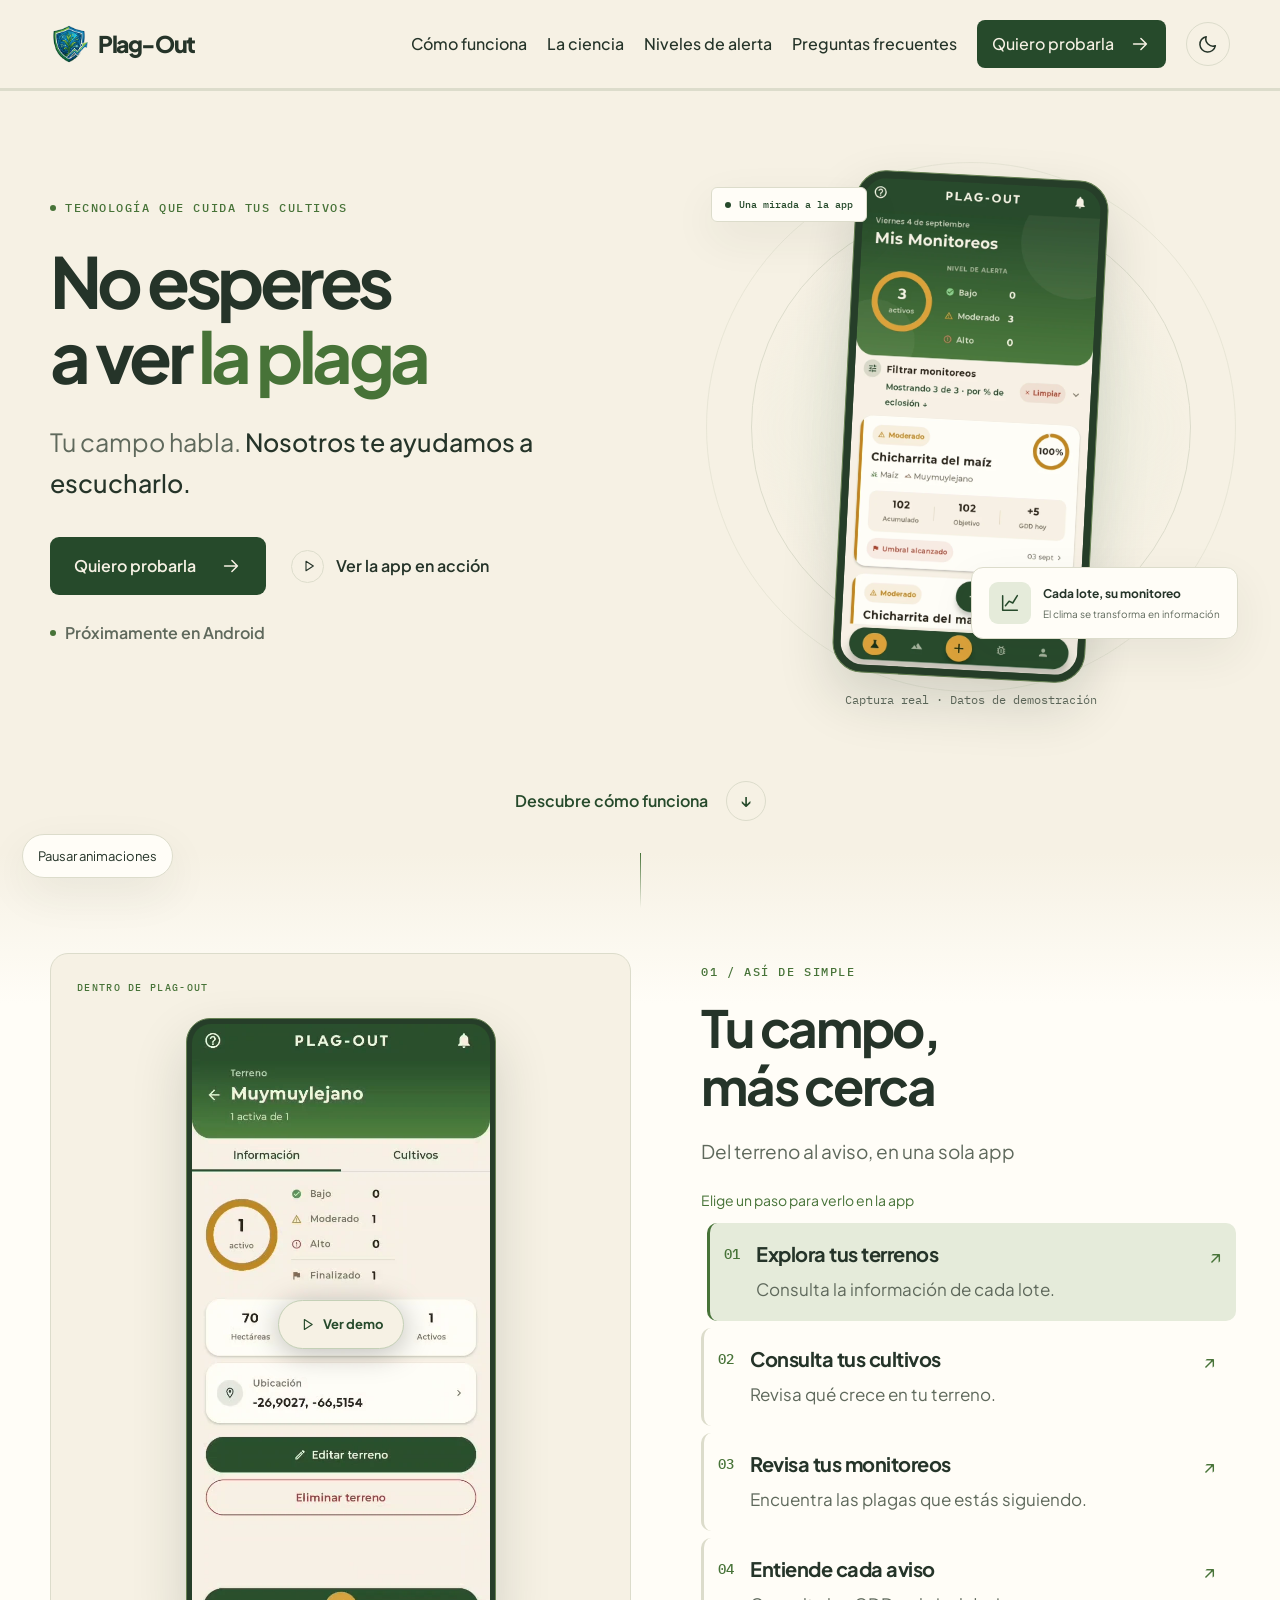
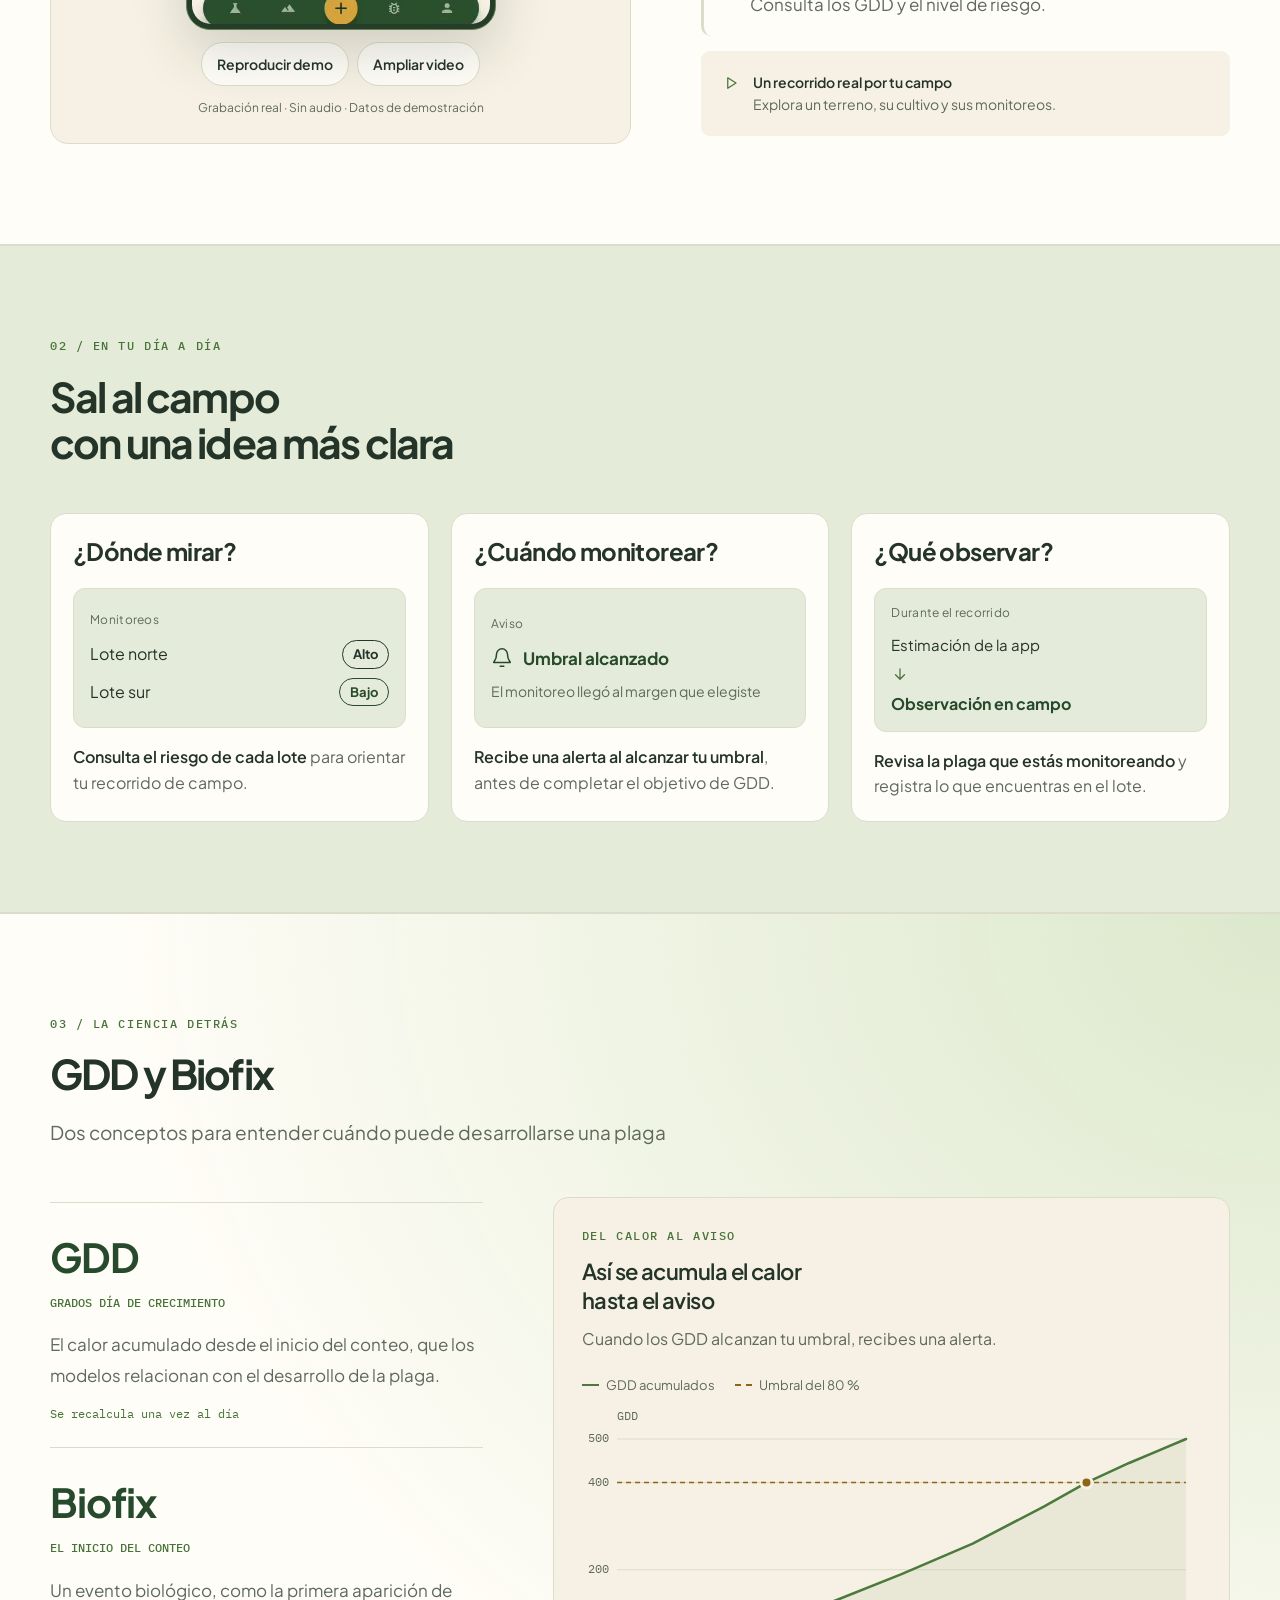
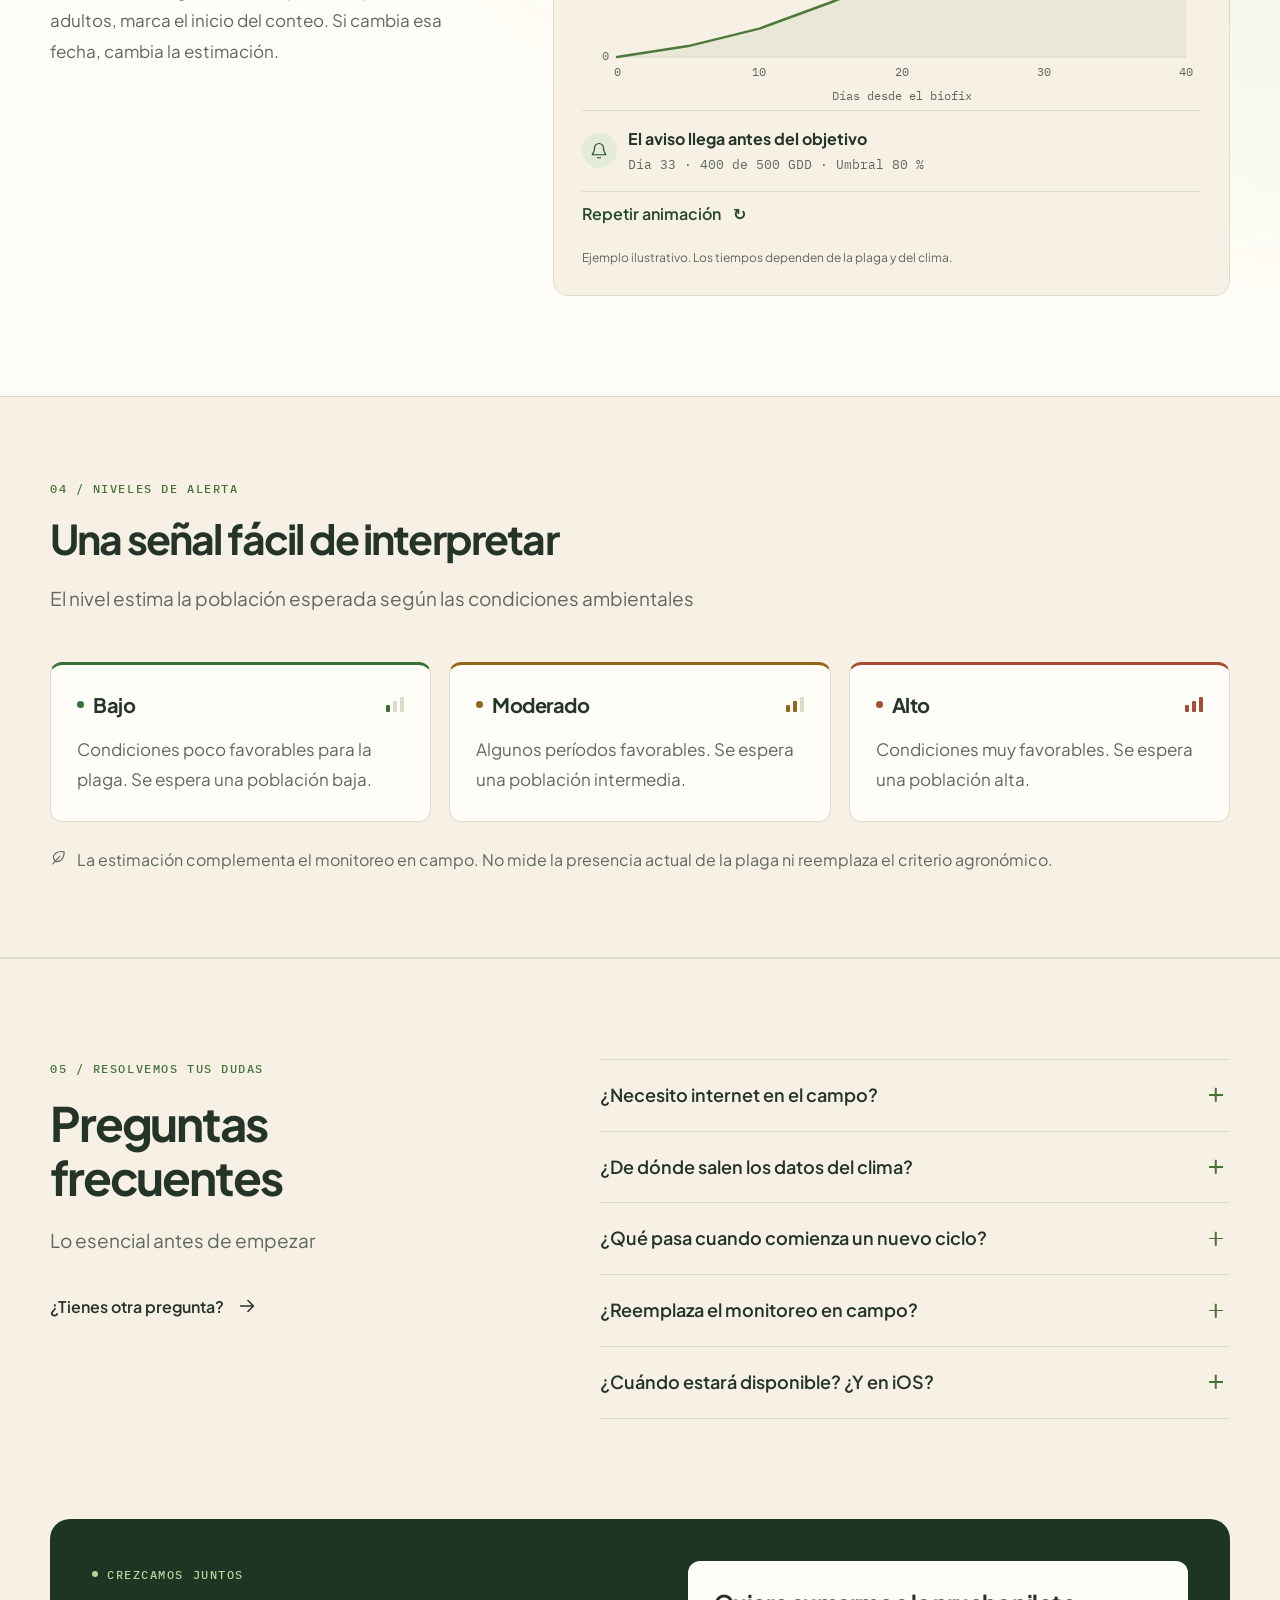
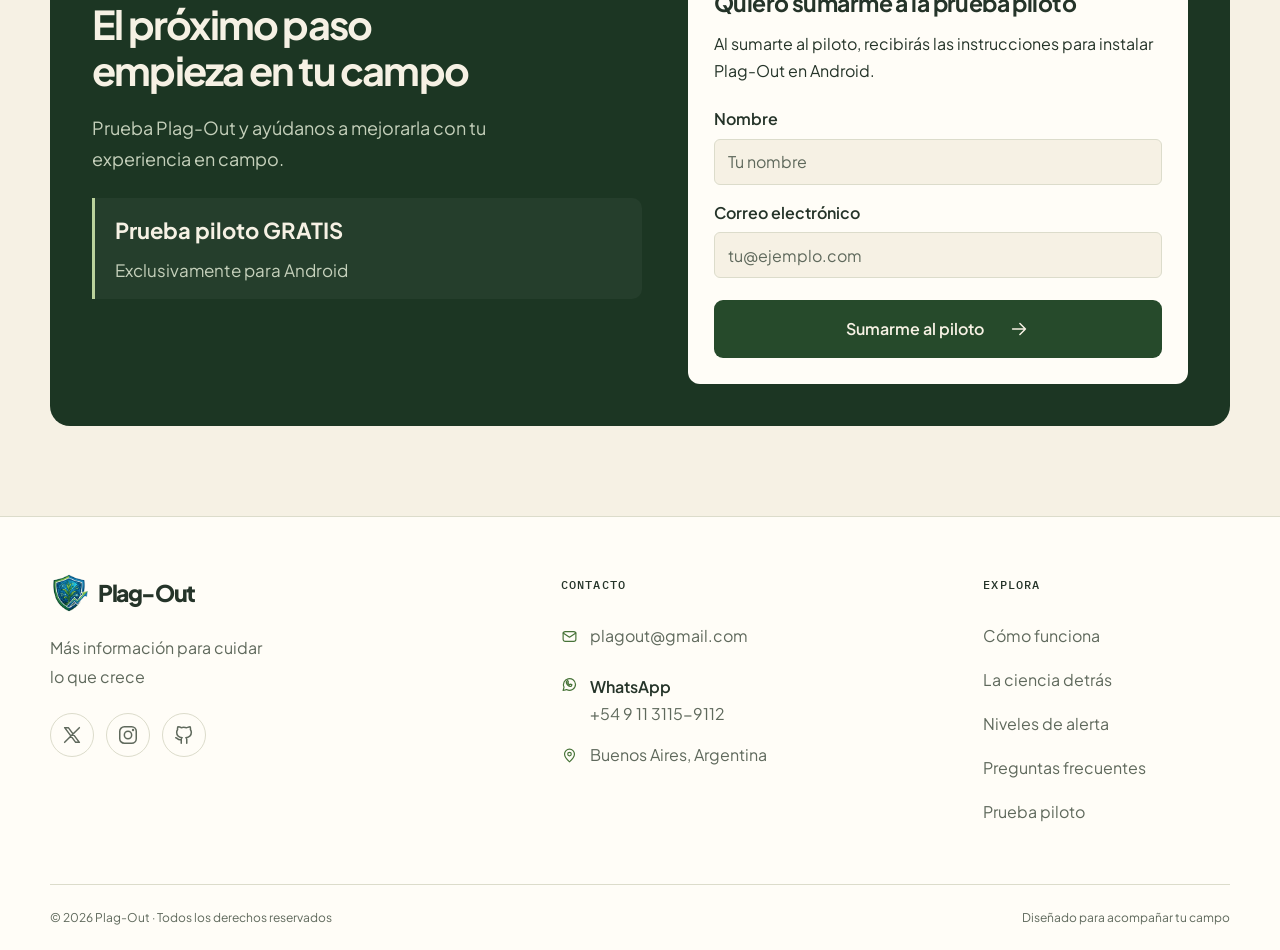
==== index.html @ e7abfa68 "Cambios landing" ====
<!doctype html>
<html lang="es-419">
<head>
  <meta charset="utf-8">
  <meta name="viewport" content="width=device-width, initial-scale=1, viewport-fit=cover">
  <title>Plag-Out — Anticipa las plagas en tus cultivos</title>
  <meta name="description" content="Conoce el riesgo de plagas en tus lotes con datos climáticos, monitoreos y avisos anticipados. Descubre Plag-Out, próximamente en Android.">
  <meta name="robots" content="noindex, nofollow">
  <meta property="og:title" content="Plag-Out — Anticipa las plagas en tus cultivos">
  <meta property="og:description" content="El clima de tus lotes, convertido en información para decidir cuándo mirar más de cerca.">
  <meta property="og:type" content="website">
  <link rel="icon" href="assets/logo.png" type="image/png">
  <link rel="preconnect" href="https://fonts.googleapis.com">
  <link rel="preconnect" href="https://fonts.gstatic.com" crossorigin>
  <link href="https://fonts.googleapis.com/css2?family=Plus+Jakarta+Sans:wght@400;500;600;700;800&family=IBM+Plex+Mono:wght@400;500;600&display=swap" rel="stylesheet">
  <script>try{const t=localStorage.getItem('plagout-theme');if(t==='light'||t==='dark')document.documentElement.dataset.theme=t;}catch{}</script>
  <link rel="stylesheet" href="styles.css?v=20260908-3">
  <script src="app.js?v=20260908-3" defer></script>
</head>
<body id="top">
  <a class="skip-link" href="#contenido">Ir al contenido</a>
  <svg class="svg-defs" xmlns="http://www.w3.org/2000/svg" aria-hidden="true"><defs>
    <symbol id="i-arrow" viewBox="0 0 24 24"><path d="M5 12h14m-6-6 6 6-6 6"/></symbol>
    <symbol id="i-up" viewBox="0 0 24 24"><path d="M12 19V5m-6 6 6-6 6 6"/></symbol>
    <symbol id="i-leaf" viewBox="0 0 24 24"><path d="M20 4c-9-2-16 3-15 9 1 5 6 6 10 3 4-3 5-8 5-12ZM4 21l10-11"/></symbol>
    <symbol id="i-pin" viewBox="0 0 24 24"><path d="M19 10c0 5-7 11-7 11S5 15 5 10a7 7 0 1 1 14 0Z"/><circle cx="12" cy="10" r="2.5"/></symbol>
    <symbol id="i-bell" viewBox="0 0 24 24"><path d="M18 8a6 6 0 0 0-12 0c0 7-3 7-3 9h18c0-2-3-2-3-9M10 21h4"/></symbol>
    <symbol id="i-chart" viewBox="0 0 24 24"><path d="M4 4v16h16M7 15l4-5 4 2 5-8"/></symbol>
    <symbol id="i-check" viewBox="0 0 24 24"><path d="m5 12 4 4L19 6"/></symbol>
    <symbol id="i-mail" viewBox="0 0 24 24"><rect x="3" y="5" width="18" height="14" rx="3"/><path d="m3 7 9 6 9-6"/></symbol>
    <symbol id="i-whatsapp" viewBox="0 0 24 24"><path d="M20.5 11.8a8.5 8.5 0 0 1-12.7 7.4L3 20.5l1.3-4.7a8.5 8.5 0 1 1 16.2-4Z"/><path d="M8 7.5c-2 3 3.5 8.5 6.5 7l1-2-2-1-1 1c-1.4-.6-2.4-1.6-3-3l1-1-1-2-1.5 1Z"/></symbol>
    <symbol id="i-sun" viewBox="0 0 24 24"><circle cx="12" cy="12" r="4"/><path d="M12 2v2m0 16v2M2 12h2m16 0h2M5 5l1.5 1.5m11 11L19 19M5 19l1.5-1.5m11-11L19 5"/></symbol>
    <symbol id="i-moon" viewBox="0 0 24 24"><path d="M20 14A8 8 0 0 1 10 4a8.5 8.5 0 1 0 10 10Z"/></symbol>
    <symbol id="i-play" viewBox="0 0 24 24"><path d="m9 5 11 7-11 7Z"/></symbol>
  </defs></svg>

  <header class="header" id="header">
    <div class="wrap header-inner">
      <a class="brand" href="#top" aria-label="Plag-Out, inicio"><img src="assets/logo.png" alt="" width="38" height="40"><span>Plag-Out</span></a>
      <nav class="nav-links" id="section-nav" aria-label="Secciones">
        <a href="#como-funciona">Cómo funciona</a>
        <a href="#ciencia">La ciencia</a>
        <a href="#alertas">Niveles de alerta</a>
        <a href="#faq">Preguntas frecuentes</a>
        <a class="nav-cta" href="#contacto">Quiero probarla <svg class="icon"><use href="#i-arrow"/></svg></a>
      </nav>
      <div class="header-tools">
        <button class="icon-button" id="theme-toggle" aria-label="Cambiar tema" type="button"><svg class="icon theme-moon"><use href="#i-moon"/></svg><svg class="icon theme-sun"><use href="#i-sun"/></svg></button>
        <button class="menu-toggle" id="menu-toggle" aria-controls="section-nav" aria-expanded="false" type="button"><span>Menú</span><span class="menu-lines" aria-hidden="true"></span></button>
      </div>
    </div>
    <div class="reading-progress" aria-hidden="true"><span id="reading-progress-fill"></span></div>
  </header>

  <main id="contenido">
    <section class="hero" aria-labelledby="hero-title">
      <div class="wrap hero-grid">
        <div class="hero-copy">
          <p class="eyebrow"><span class="status-dot"></span> Tecnología que cuida tus cultivos</p>
          <h1 id="hero-title">No esperes<br>a ver <em>la plaga</em></h1>
          <p class="hero-description">Tu campo habla. <strong>Nosotros te ayudamos a escucharlo.</strong></p>
          <div class="hero-actions"><a class="button primary" href="#contacto">Quiero probarla <svg class="icon"><use href="#i-arrow"/></svg></a><a class="text-link" href="#como-funciona"><span class="small-play"><svg class="icon"><use href="#i-play"/></svg></span> Ver la app en acción</a></div>
          <p class="availability"><span class="status-dot"></span> Próximamente en Android</p>
        </div>
        <div class="hero-visual">
          <div class="orbit orbit-one" aria-hidden="true"></div><div class="orbit orbit-two" aria-hidden="true"></div>
          <div class="visual-tag"><span class="status-dot"></span> Una mirada a la app</div>
          <figure class="phone hero-phone"><img src="assets/monitoreos-portada.webp" width="648" height="1332" alt="Pantalla de Mis Monitoreos de Plag-Out, con plagas, grados día acumulados y niveles de alerta" fetchpriority="high"></figure>
          <div class="insight-card"><span class="insight-icon"><svg class="icon"><use href="#i-chart"/></svg></span><div><strong>Cada lote, su monitoreo</strong><span>El clima se transforma en información</span></div></div>
          <span class="visual-caption">Captura real · Datos de demostración</span>
        </div>
      </div>
      <div class="hero-bridge wrap"><a href="#como-funciona">Descubre cómo funciona <span aria-hidden="true">↓</span></a></div>
    </section>

    <section class="section how" id="como-funciona" aria-labelledby="how-title">
      <div class="wrap how-grid">
        <div class="how-copy">
          <p class="eyebrow">01 / Así de simple</p>
          <h2 id="how-title">Tu campo,<br>más cerca</h2>
          <p class="lead">Del terreno al aviso, en una sola app</p>
          <p class="step-hint">Elige un paso para verlo en la app</p>
          <ol class="steps" aria-label="Pasos del recorrido en video">
            <li data-demo-phase="0" class="is-active"><button class="step-button" type="button" aria-controls="app-demo" aria-label="Ver paso 1: Explora tus terrenos"><span class="step-number">01</span><span class="step-copy"><span class="step-title">Explora tus terrenos</span><span class="step-description">Consulta la información de cada lote.</span></span><span class="step-play" aria-hidden="true">↗</span></button></li>
            <li data-demo-phase="1"><button class="step-button" type="button" aria-controls="app-demo" aria-label="Ver paso 2: Consulta tus cultivos"><span class="step-number">02</span><span class="step-copy"><span class="step-title">Consulta tus cultivos</span><span class="step-description">Revisa qué crece en tu terreno.</span></span><span class="step-play" aria-hidden="true">↗</span></button></li>
            <li data-demo-phase="2"><button class="step-button" type="button" aria-controls="app-demo" aria-label="Ver paso 3: Revisa tus monitoreos"><span class="step-number">03</span><span class="step-copy"><span class="step-title">Revisa tus monitoreos</span><span class="step-description">Encuentra las plagas que estás siguiendo.</span></span><span class="step-play" aria-hidden="true">↗</span></button></li>
            <li data-demo-phase="3"><button class="step-button" type="button" aria-controls="app-demo" aria-label="Ver paso 4: Entiende cada aviso"><span class="step-number">04</span><span class="step-copy"><span class="step-title">Entiende cada aviso</span><span class="step-description">Consulta los GDD y el nivel de riesgo.</span></span><span class="step-play" aria-hidden="true">↗</span></button></li>
          </ol>
          <div class="demo-note"><svg class="icon"><use href="#i-play"/></svg><p><strong>Un recorrido real por tu campo</strong><br>Explora un terreno, su cultivo y sus monitoreos.</p></div>
        </div>
        <div class="demo-panel">
          <div class="demo-panel-top"><span class="eyebrow">Dentro de Plag-Out</span></div>
          <div class="demo-stage">
            <div class="demo-phone phone">
              <video id="app-demo" width="576" height="1160" controls muted loop playsinline preload="none" poster="assets/demo-portada.webp" aria-label="Demostración de Plag-Out: terrenos, cultivos y monitoreos" aria-describedby="demo-description"><source data-src="assets/demo.mp4" type="video/mp4">Tu navegador no admite video. El recorrido muestra cómo consultar un terreno, abrir su cultivo y revisar el monitoreo de una plaga.</video>
              <button type="button" class="demo-play" id="demo-play" aria-label="Reproducir demo de la app"><svg class="icon"><use href="#i-play"/></svg><span>Ver demo</span></button>
            </div>
          </div>
          <div class="demo-controls"><button class="demo-control text-link" id="demo-control" type="button">Reproducir demo</button><button class="demo-control text-link" id="demo-fullscreen" type="button" hidden>Ampliar video</button></div>
          <p class="micro" id="demo-description">Grabación real · Sin audio · Datos de demostración</p>
        </div>
      </div>
    </section>

    <section class="section benefits" id="beneficios" aria-labelledby="benefits-title">
      <div class="wrap">
        <div class="section-heading"><p class="eyebrow">02 / En tu día a día</p><h2 id="benefits-title">Sal al campo<br>con una idea más clara</h2></div>
        <div class="decision-grid">
          <article class="decision-card"><h3 class="decision-question">¿Dónde mirar?</h3><div class="benefit-example"><span class="example-caption">Monitoreos</span><div class="lot-example"><span>Lote norte</span><strong class="example-risk-high">Alto</strong></div><div class="lot-example"><span>Lote sur</span><strong class="example-risk-low">Bajo</strong></div></div><p><strong>Consulta el riesgo de cada lote</strong> para orientar tu recorrido de campo.</p></article>
          <article class="decision-card"><h3 class="decision-question">¿Cuándo monitorear?</h3><div class="benefit-example"><span class="example-caption">Aviso</span><div class="notice-example"><svg class="icon" aria-hidden="true"><use href="#i-bell"/></svg><strong>Umbral alcanzado</strong></div><span class="example-detail">El monitoreo llegó al margen que elegiste</span></div><p><strong>Recibe una alerta al alcanzar tu umbral</strong>, antes de completar el objetivo de GDD.</p></article>
          <article class="decision-card"><h3 class="decision-question">¿Qué observar?</h3><div class="benefit-example"><span class="example-caption">Durante el recorrido</span><div class="observe-example"><span>Estimación de la app</span><svg class="icon" aria-hidden="true"><use href="#i-arrow"/></svg><strong>Observación en campo</strong></div></div><p><strong>Revisa la plaga que estás monitoreando</strong> y registra lo que encuentras en el lote.</p></article>
        </div>
      </div>
    </section>

    <section class="section science" id="ciencia" aria-labelledby="science-title">
      <div class="wrap">
        <div class="section-heading"><p class="eyebrow">03 / La ciencia detrás</p><h2 id="science-title">GDD y Biofix</h2><p class="lead">Dos conceptos para entender cuándo puede desarrollarse una plaga</p></div>
        <div class="science-grid">
          <div class="definitions">
            <article class="definition"><h3>GDD</h3><span class="definition-label">Grados Día de Crecimiento</span><p>El calor acumulado desde el inicio del conteo, que los modelos relacionan con el desarrollo de la plaga.</p><span class="definition-foot">Se recalcula una vez al día</span></article>
            <article class="definition"><h3>Biofix</h3><span class="definition-label">El inicio del conteo</span><p>Un evento biológico, como la primera aparición de adultos, marca el inicio del conteo. Si cambia esa fecha, cambia la estimación.</p></article>
          </div>
          <figure class="chart-card" id="chart-card">
            <figcaption><span class="eyebrow">Del calor al aviso</span><h3>Así se acumula el calor<br>hasta el aviso</h3><p>Cuando los GDD alcanzan tu umbral, recibes una alerta.</p></figcaption>
            <div class="chart-legend"><span><i class="legend-line"></i>GDD acumulados</span><span><i class="legend-dash"></i><span id="threshold-legend">Umbral del 80 %</span></span></div>

            <div class="chart-plot"><svg id="gdd-chart" role="img" aria-labelledby="chart-title chart-desc"><title id="chart-title">Acumulación de grados día desde el biofix</title><desc id="chart-desc">Ejemplo ilustrativo: la curva sube desde cero hasta 500 GDD al día 40. Cruza el umbral de 400 GDD, equivalente al 80 %, alrededor del día 33, cuando se emite el aviso.</desc></svg></div>
            <div class="chart-result"><span class="result-icon"><svg class="icon"><use href="#i-bell"/></svg></span><div><strong>El aviso llega antes del objetivo</strong><span id="threshold-result" aria-live="polite" aria-atomic="true">Día 33 · 400 de 500 GDD · Umbral 80 %</span></div></div>
            <button class="text-link chart-replay" type="button" id="chart-replay">Repetir animación <span aria-hidden="true">↻</span></button><p class="micro">Ejemplo ilustrativo. Los tiempos dependen de la plaga y del clima.</p>
          </figure>
        </div>
      </div>
    </section>

    <section class="section alerts" id="alertas" aria-labelledby="alerts-title">
      <div class="wrap">
        <div class="section-heading"><p class="eyebrow">04 / Niveles de alerta</p><h2 id="alerts-title">Una señal fácil de interpretar</h2><p class="lead">El nivel estima la población esperada según las condiciones ambientales</p></div>
        <div class="alert-grid">
          <article class="alert-card risk-low"><div class="risk-label"><span class="risk-dot"></span><h3>Bajo</h3><span class="risk-bars" aria-hidden="true"><i></i><i></i><i></i></span></div><p>Condiciones poco favorables para la plaga. Se espera una población baja.</p></article>
          <article class="alert-card risk-medium"><div class="risk-label"><span class="risk-dot"></span><h3>Moderado</h3><span class="risk-bars" aria-hidden="true"><i></i><i></i><i></i></span></div><p>Algunos períodos favorables. Se espera una población intermedia.</p></article>
          <article class="alert-card risk-high"><div class="risk-label"><span class="risk-dot"></span><h3>Alto</h3><span class="risk-bars" aria-hidden="true"><i></i><i></i><i></i></span></div><p>Condiciones muy favorables. Se espera una población alta.</p></article>
        </div>
        <p class="field-note"><svg class="icon"><use href="#i-leaf"/></svg>La estimación complementa el monitoreo en campo. No mide la presencia actual de la plaga ni reemplaza el criterio agronómico.</p>
      </div>
    </section>

    <section class="section faq" id="faq" aria-labelledby="faq-title">
      <div class="wrap faq-grid">
        <div class="faq-heading"><p class="eyebrow">05 / Resolvemos tus dudas</p><h2 id="faq-title">Preguntas<br>frecuentes</h2><p class="lead">Lo esencial antes de empezar</p><a class="text-link" href="#contacto">¿Tienes otra pregunta? <svg class="icon"><use href="#i-arrow"/></svg></a></div>
        <div class="faq-list">
          <details><summary>¿Necesito internet en el campo?<span class="plus" aria-hidden="true"></span></summary><div class="detail-content"><p>Puedes consultar los datos guardados en tu teléfono sin conexión. Para actualizarlos necesitas internet; la copia local puede estar desactualizada.</p></div></details>
          <details><summary>¿De dónde salen los datos del clima?<span class="plus" aria-hidden="true"></span></summary><div class="detail-content"><p>De las coordenadas de cada terreno. Con esos datos climáticos, Plag-Out recalcula diariamente los GDD de los monitoreos activos.</p></div></details>
          <details><summary>¿Qué pasa cuando comienza un nuevo ciclo?<span class="plus" aria-hidden="true"></span></summary><div class="detail-content"><p>Al completar los GDD de una generación, la app avisa de un nuevo biofix y reinicia el conteo. La estimación depende del modelo de cada plaga.</p></div></details>
          <details><summary>¿Reemplaza el monitoreo en campo?<span class="plus" aria-hidden="true"></span></summary><div class="detail-content"><p>No. Ayuda a decidir dónde y cuándo observar. Aplicar un control requiere observación en campo y criterio agronómico.</p></div></details>
          <details><summary>¿Cuándo estará disponible? ¿Y en iOS?<span class="plus" aria-hidden="true"></span></summary><div class="detail-content"><p>Preparamos pruebas piloto sin costo en Android. iOS está en los planes, todavía sin fecha.</p></div></details>
        </div>
      </div>
    </section>

    <section class="contact-section" id="contacto" aria-labelledby="contact-title">
      <div class="wrap"><div class="contact-panel">
        <div class="contact-copy"><p class="eyebrow"><span class="status-dot"></span> Crezcamos juntos</p><h2 id="contact-title">El próximo paso<br>empieza en tu campo</h2><p class="lead">Prueba Plag-Out y ayúdanos a mejorarla con tu experiencia en campo.</p><div class="pilot-note"><strong>Prueba piloto GRATIS</strong><span>Exclusivamente para Android</span></div></div>
        <div class="form-card"><h3>Quiero sumarme a la prueba piloto</h3>
          <p class="pilot-next" id="form-help"><svg class="icon" aria-hidden="true"><use href="#i-arrow"/></svg><span>Al sumarte al piloto, recibirás las instrucciones para instalar Plag-Out en Android.</span></p>
          <form id="wait-form" aria-describedby="form-help" novalidate>
            <div class="form-field"><label for="f-name">Nombre</label><input id="f-name" name="name" autocomplete="given-name" placeholder="Tu nombre" required minlength="2" maxlength="100" aria-describedby="e-name"><span class="error" id="e-name"></span></div>
            <div class="form-field"><label for="f-mail">Correo electrónico</label><input id="f-mail" name="email" type="email" autocomplete="email" placeholder="tu@ejemplo.com" required maxlength="254" aria-describedby="e-mail"><span class="error" id="e-mail"></span></div>
            <button class="button primary" type="submit">Sumarme al piloto <svg class="icon"><use href="#i-arrow"/></svg></button>
            <p class="form-status" id="form-status" role="status" tabindex="-1" hidden></p>
          </form>
        </div>
      </div></div>
    </section>
  </main>

  <footer class="footer"><div class="wrap"><div class="footer-grid">
    <div class="footer-brand"><a class="brand" href="#top"><img src="assets/logo.png" alt="" width="38" height="40"><span>Plag-Out</span></a><p>Más información para cuidar<br>lo que crece</p><div class="social-icons" aria-label="Redes sociales, enlaces próximamente"><span role="img" aria-label="X, próximamente" title="X · Próximamente"><svg class="icon" viewBox="0 0 24 24"><path d="M4 4h4l12 16h-4ZM20 4 4 20"/></svg></span><span role="img" aria-label="Instagram, próximamente" title="Instagram · Próximamente"><svg class="icon" viewBox="0 0 24 24"><rect x="3" y="3" width="18" height="18" rx="5"/><circle cx="12" cy="12" r="4"/><circle cx="17.5" cy="6.5" r=".5"/></svg></span><span role="img" aria-label="GitHub, próximamente" title="GitHub · Próximamente"><svg class="icon" viewBox="0 0 24 24"><path d="M9 21v-4c-4 1-4-2-6-2m12 6v-4c0-1-.3-2-1-2 4-.5 6-2 6-6 0-1-.4-2-1-3 .2-1 .2-2-.3-3-2 0-3 1-4 1a12 12 0 0 0-6 0C8 3 7 3 5.3 3c-.5 1-.5 2-.3 3-.6 1-1 2-1 3 0 4 2 5.5 6 6-.7 0-1 1-1 2"/></svg></span></div></div>
    <div><h2 class="footer-title">Contacto</h2><ul class="contact-list"><li><svg class="icon"><use href="#i-mail"/></svg><a href="mailto:plagout@gmail.com">plagout@gmail.com</a></li><li class="whatsapp-contact"><svg class="icon"><use href="#i-whatsapp"/></svg><a class="whatsapp-link" href="https://wa.me/5491131159112"><span class="contact-label">WhatsApp</span><span class="contact-number">+54 9 11 3115-9112</span></a></li><li><svg class="icon"><use href="#i-pin"/></svg><span>Buenos Aires, Argentina</span></li></ul></div>
    <nav aria-label="Navegación del pie de página"><h2 class="footer-title">Explora</h2><a href="#como-funciona">Cómo funciona</a><a href="#ciencia">La ciencia detrás</a><a href="#alertas">Niveles de alerta</a><a href="#faq">Preguntas frecuentes</a><a href="#contacto">Prueba piloto</a></nav>
  </div><div class="footer-bottom"><span>© 2026 Plag-Out · Todos los derechos reservados</span><span>Diseñado para acompañar tu campo</span></div></div></footer>
  <a class="back-top" id="back-top" href="#top" aria-label="Volver al inicio" hidden><svg class="icon"><use href="#i-up"/></svg></a>
</body>
</html>
---- styles.css ----
:root{
color-scheme:light;
--bg:#f6f1e4;
--surface:#fffdf7;
--soft:#eee9db;
--fg:#253429;
--muted:#5f695c;
--green:#264a2b;
--green-soft:#e5ebda;
--accent:#477338;
--line:#dcdccb;
--gold:#dca23a;
--on-green:#f6f1e4;
--dark:#1c3623;
--chart-line:#4c7a3d;
--warning:#8c6515;
--shadow:0 16px 45px #263c2412;
--header-h:88px;
--sans:'Plus Jakarta Sans',system-ui,sans-serif;
--mono:'IBM Plex Mono',monospace;
}
:root[data-theme=dark]{
color-scheme:dark;
--bg:#162b1d;
--surface:#1d3525;
--soft:#203b29;
--fg:#f6f1e4;
--muted:#b5c4ae;
--green:#b0cf96;
--green-soft:#2c4530;
--accent:#a8c68f;
--line:#3b5140;
--on-green:#182d1e;
--dark:#102417;
--chart-line:#a8c68f;
--warning:#e7b960;
--shadow:0 16px 45px #0002}
@media(prefers-color-scheme:dark){
:root:not([data-theme=light]){
color-scheme:dark;
--bg:#162b1d;
--surface:#1d3525;
--soft:#203b29;
--fg:#f6f1e4;
--muted:#b5c4ae;
--green:#b0cf96;
--green-soft:#2c4530;
--accent:#a8c68f;
--line:#3b5140;
--on-green:#182d1e;
--dark:#102417;
--chart-line:#a8c68f;
--warning:#e7b960;
--shadow:0 16px 45px #0002}
}
*{
box-sizing:border-box}
html{
scroll-behavior:smooth;
scroll-padding-top:calc(var(--header-h) + 22px)}
body{
margin:0;
background:var(--bg);
color:var(--fg);
font-family:var(--sans);
font-size:16px;
line-height:1.6;
-webkit-font-smoothing:antialiased}
button,input{
font:inherit}
button,a,input,summary{
-webkit-tap-highlight-color:transparent}
button{
cursor:pointer}
a{
color:inherit;
text-decoration:none}
p,h1,h2,h3,figure{
margin:0}
h1,h2,h3{
line-height:1.13;
letter-spacing:-.045em}
h2{
font-size:clamp(2rem,3.2vw,2.85rem);
font-weight:700}
h3{
font-size:1.12rem;
letter-spacing:-.025em;
font-weight:700;
line-height:1.4}
img,video{
display:block;
max-width:100%;
height:auto}
svg{
display:block}
.icon{
width:22px;
height:22px;
fill:none;
stroke:currentColor;
stroke-width:1.65;
stroke-linecap:round;
stroke-linejoin:round;
flex:none}
.svg-defs{
position:absolute;
width:0;
height:0;
overflow:hidden}
:focus-visible{
outline:3px solid var(--accent);
outline-offset:5px;
border-radius:4px}
[hidden]{
display:none!important}
.wrap{
width:min(1180px,100% - 96px);
margin-inline:auto}
.section{
padding:100px 0}
.eyebrow{
display:flex;
align-items:center;
gap:9px;
font:500 11px/1.6 var(--mono);
letter-spacing:.13em;
text-transform:uppercase;
color:var(--accent)}
.status-dot{
width:6px;
height:6px;
border-radius:50%;
background:currentColor;
flex:none}
.lead{
font-size:17px;
line-height:1.7;
color:var(--muted);
margin-top:20px;
max-width:52ch}
.section-heading{
margin-bottom:48px}
.section-heading h2{
margin-top:17px}
.split-heading{
display:flex;
align-items:flex-end;
justify-content:space-between;
gap:40px}
.split-heading .lead{
font-size:15px}
.text-link{
display:inline-flex;
align-items:center;
gap:12px;
font-size:14px;
font-weight:600;
min-height:44px}
.text-link:hover{
color:var(--accent)}
.button{
display:inline-flex;
align-items:center;
justify-content:center;
gap:24px;
min-height:52px;
padding:15px 23px;
border:1px solid transparent;
border-radius:9px;
font-weight:600;
font-size:14px;
transition:background .2s,transform .2s,box-shadow .2s}
.primary{
background:var(--green);
color:var(--on-green)}
.primary:hover{
box-shadow:0 5px 20px #264a2b26;
transform:translateY(-2px)}
.micro{
font-size:11px;
color:var(--muted);
line-height:1.6}
.skip-link{
position:fixed;
left:16px;
top:-100px;
padding:12px 20px;
background:var(--green);
color:var(--on-green);
z-index:1000}
.skip-link:focus{
top:12px}
/* Navigation */
.header{
position:sticky;
top:0;
z-index:100;
background:var(--bg);
border-bottom:1px solid var(--line)}
.header-inner{
height:var(--header-h);
display:flex;
align-items:center;
gap:32px}
.brand{
display:inline-flex;
align-items:center;
gap:10px;
font-size:23px;
font-weight:800;
letter-spacing:-.06em;
flex:none;
min-height:44px}
.brand img{
object-fit:contain}
.nav-links{
margin-left:auto;
display:flex;
align-items:center;
gap:25px}
.nav-links>a{
min-height:44px;
display:flex;
align-items:center;
gap:15px;
font-size:15px;
font-weight:500;
position:relative}
.nav-links>a:not(.nav-cta)::after{
content:'';
position:absolute;
left:0;
right:0;
bottom:3px;
height:2px;
background:var(--accent);
transform:scaleX(0);
transition:transform .2s}
.nav-links>a[aria-current=location]::after,.nav-links>a:hover::after{
transform:scaleX(1)}
.nav-links .nav-cta{
background:var(--green);
color:var(--on-green);
border-radius:8px;
padding:11px 18px;
font-size:14px}
.header-tools{
display:flex;
gap:8px}
.icon-button{
width:44px;
height:44px;
border:1px solid var(--line);
border-radius:50%;
display:grid;
place-items:center;
color:var(--fg);
background:transparent}
.icon-button:hover{
background:var(--green-soft)}
.theme-sun{
display:none}
:root[data-theme=dark] .theme-sun{
display:block}
:root[data-theme=dark] .theme-moon{
display:none}
@media(prefers-color-scheme:dark){
:root:not([data-theme=light]) .theme-sun{
display:block}
:root:not([data-theme=light]) .theme-moon{
display:none}
}
.menu-toggle{
display:none}
/* Hero */
.hero{
overflow:hidden}
.hero-grid{
display:grid;
grid-template-columns:1.15fr 1fr;
align-items:center;
gap:65px;
padding-top:58px;
padding-bottom:58px}
.hero-copy{
padding-bottom:10px}
.hero h1{
font-size:clamp(3.4rem,5.5vw,4.9rem);
font-weight:700;
line-height:1.075;
letter-spacing:-.064em;
margin-top:25px}
.hero h1 em{
font-style:normal;
color:var(--accent)}
.hero-description{
max-width:33ch;
color:var(--muted);
font-size:18px;
line-height:1.8;
margin-top:28px}
.hero-description strong{
font-weight:500;
color:var(--fg)}
.hero-actions{
display:flex;
align-items:center;
gap:25px;
margin-top:33px}
.small-play{
display:grid;
place-items:center;
border:1px solid var(--line);
border-radius:50%;
width:33px;
height:33px}
.small-play .icon{
width:16px;
height:16px}
.availability{
display:flex;
align-items:center;
flex-wrap:wrap;
gap:9px;
font-size:11px;
color:var(--muted);
margin-top:25px}
.availability .status-dot{
color:var(--accent)}
.availability-separator{
color:var(--muted);
padding:0 3px}
.hero-visual{
position:relative;
min-height:560px;
display:flex;
justify-content:center;
align-items:center}
.phone{
background:#263e29;
padding:7px;
border:1px solid #668153;
border-radius:30px;
box-shadow:0 24px 55px #172c2129;
overflow:hidden}
.phone img,.phone video{
border-radius:23px;
width:100%}
.hero-phone{
width:253px;
z-index:2;
transform:rotate(3deg);
position:relative}
.orbit{
position:absolute;
width:440px;
aspect-ratio:1;
border-radius:50%;
border:1px solid var(--line)}
.orbit-one{
background:radial-gradient(circle at center,var(--green-soft),transparent 70%)}
.orbit-two{
width:530px;
opacity:.55}
.visual-tag{
position:absolute;
z-index:3;
left:0;
top:40px;
background:var(--surface);
border:1px solid var(--line);
border-radius:6px;
box-shadow:var(--shadow);
padding:10px 13px;
display:flex;
align-items:center;
gap:8px;
font:500 10px var(--mono);
color:var(--green)}
.insight-card{
position:absolute;
z-index:3;
bottom:68px;
right:-8px;
background:var(--surface);
border:1px solid var(--line);
border-radius:12px;
padding:14px 17px;
display:flex;
align-items:center;
gap:12px;
box-shadow:var(--shadow)}
.insight-icon{
padding:10px;
border-radius:9px;
background:var(--green-soft);
color:var(--green)}
.insight-card strong{
display:block;
font-size:12px}
.insight-card span:not(.insight-icon){
display:block;
color:var(--muted);
font-size:10px;
margin-top:3px}
.visual-caption{
position:absolute;
bottom:0;
color:var(--muted);
font:400 9px var(--mono)}
.hero-bottom{
border-top:1px solid var(--line);
padding-block:23px;
display:flex;
align-items:center;
justify-content:space-between;
gap:20px;
color:var(--muted);
font-size:12px}
.hero-bottom>span{
font:400 10px var(--mono);
letter-spacing:.12em}
.hero-bottom>div{
display:flex;
align-items:center;
gap:18px}
.hero-bottom .icon{
width:16px;
height:16px;
opacity:.5}
.hero-bottom>a{
min-height:44px;
display:flex;
align-items:center;
gap:24px}
/* Product demonstration */
.how{
background:var(--surface);
border-block:1px solid var(--line)}
.how-grid{
display:grid;
grid-template-columns:1fr 1fr;
gap:110px;
align-items:center}
.how h2{
margin-top:18px;
font-size:clamp(2.4rem,4vw,3.4rem)}
.steps{
list-style:none;
padding:0;
margin:36px 0 0}
.steps li{
display:flex;
gap:19px;
padding:24px 0;
border-top:1px solid var(--line)}
.step-number{
font:500 11px var(--mono);
padding-top:5px;
color:var(--accent)}
.steps h3{
font-size:16px}
.steps p{
font-size:14px;
line-height:1.7;
margin-top:7px;
color:var(--muted);
max-width:34ch}
.demo-note{
display:flex;
gap:14px;
margin-top:15px;
padding:20px;
background:var(--bg);
border-radius:9px;
color:var(--muted);
font-size:12px}
.demo-note .icon{
width:18px;
height:18px;
color:var(--accent);
margin-top:3px}
.demo-note strong{
font-weight:600;
color:var(--fg)}
.demo-panel{
border-radius:18px;
background:var(--bg);
padding:25px 28px 19px;
border:1px solid var(--line)}
.demo-panel-top{
display:flex;
align-items:center;
justify-content:space-between;
gap:12px}
.demo-panel .eyebrow{
font-size:10px}
.demo-duration{
font:400 10px var(--mono);
color:var(--muted)}
.demo-stage{
display:flex;
justify-content:center;
padding:25px 0 21px}
.demo-phone{
width:231px;
padding:5px;
border-radius:24px;
position:relative}
.demo-phone video{
border-radius:19px;
aspect-ratio:576/1160;
object-fit:cover}
.demo-play{
position:absolute;
inset:0;
margin:auto;
width:126px;
height:49px;
display:flex;
align-items:center;
justify-content:center;
gap:8px;
background:#f6f1e4;
color:#264a2b;
border:1px solid #c4d0b6;
border-radius:30px;
font-size:13px;
font-weight:700;
box-shadow:0 4px 30px #0004}
.demo-play .icon{
width:17px;
height:17px}
.demo-caption{
display:flex;
align-items:center;
gap:11px;
padding:15px 0;
border-top:1px solid var(--line);
font-size:13px;
font-weight:600}
.demo-caption-number{
font:500 10px var(--mono);
background:var(--green-soft);
color:var(--green);
padding:4px 6px;
border-radius:4px}
.demo-caption-line{
height:1px;
flex:1;
background:var(--line);
margin-left:8px}
.demo-panel>.micro{
text-align:center;
font-size:9px}
/* Benefits */
.benefits{
padding-block:90px}
.benefit-grid{
display:grid;
grid-template-columns:repeat(3,1fr);
gap:44px}
.benefit-grid article+article{
border-left:1px solid var(--line);
padding-left:35px}
.feature-icon{
display:grid;
place-items:center;
width:44px;
height:44px;
border-radius:11px;
background:var(--green-soft);
color:var(--green);
margin-bottom:21px}
.benefit-grid p{
font-size:14px;
color:var(--muted);
margin-top:12px;
line-height:1.8;
max-width:32ch}
/* Science and responsive chart */
.science{
background:var(--surface);
border-block:1px solid var(--line)}
.science-grid{
display:grid;
grid-template-columns:.78fr 1.22fr;
gap:70px;
align-items:start}
.definitions{
padding-top:5px}
details{
border-bottom:1px solid var(--line)}
summary{
list-style:none;
cursor:pointer;
display:flex;
align-items:center;
justify-content:space-between;
gap:20px;
min-height:64px}
summary::-webkit-details-marker{
display:none}
.definitions summary{
padding:27px 0}
.definitions details:first-child{
border-top:1px solid var(--line)}
.definitions summary strong{
font-size:37px;
letter-spacing:-.055em;
color:var(--green);
display:block;
font-weight:600;
line-height:1.2}
.definitions summary>span>span{
display:block;
font:400 10px/1.7 var(--mono);
text-transform:uppercase;
letter-spacing:.07em;
margin-top:7px;
color:var(--muted)}
.plus{
width:28px;
height:28px;
position:relative;
flex:none;
color:var(--accent)}
.plus::before,.plus::after{
content:'';
position:absolute;
top:13px;
left:7px;
width:14px;
height:1.5px;
background:currentColor;
transition:transform .2s}
.plus::after{
transform:rotate(90deg)}
details[open] .plus::after{
transform:rotate(0)}
.detail-content{
padding:0 0 24px;
font-size:14px;
color:var(--muted);
line-height:1.8}
.definition-foot{
display:block;
margin-top:16px;
font:400 10px var(--mono);
color:var(--accent)}
.chart-card{
border:1px solid var(--line);
border-radius:15px;
padding:28px;
background:var(--bg);
min-width:0}
.chart-card h3{
font-size:22px;
line-height:1.3;
margin-top:12px;
font-weight:600}
.chart-card figcaption>p{
font-size:13px;
color:var(--muted);
max-width:40ch;
margin-top:12px}
.chart-legend{
display:flex;
flex-wrap:wrap;
gap:10px 20px;
margin-top:23px;
font-size:10px;
color:var(--muted)}
.chart-legend>span{
display:flex;
align-items:center;
gap:7px}
.legend-line{
width:17px;
height:2px;
background:var(--chart-line)}
.legend-dash{
width:17px;
border-top:2px dashed var(--warning)}
.chart-plot{
width:100%;
height:252px;
margin-top:10px}
.chart-plot svg{
width:100%;
height:100%;
overflow:visible}
.chart-grid{
stroke:var(--line);
stroke-width:1}
.chart-axis{
fill:var(--muted);
font-family:var(--mono);
font-size:10px}
.chart-curve{
fill:none;
stroke:var(--chart-line);
stroke-width:2.5;
stroke-linecap:round;
stroke-linejoin:round}
.chart-area{
fill:var(--chart-line);
opacity:.08}
.chart-threshold{
stroke:var(--warning);
stroke-dasharray:5 4;
stroke-width:1.5}
.chart-dot{
fill:var(--warning);
stroke:var(--bg);
stroke-width:3}
.chart-result{
display:flex;
align-items:center;
gap:11px;
padding:15px 0;
border-block:1px solid var(--line);
margin-top:4px}
.result-icon{
width:35px;
height:35px;
display:grid;
place-items:center;
background:var(--green-soft);
border-radius:50%;
color:var(--green)}
.result-icon .icon{
width:18px;
height:18px}
.chart-result strong{
font-size:12px;
display:block}
.chart-result div>span{
font:400 10px/1.6 var(--mono);
color:var(--muted);
display:block;
margin-top:4px}
.chart-card>.micro{
margin-top:12px;
font-size:10px}
/* Risk scale */
.alerts{
padding-block:82px}
.alert-grid{
display:grid;
grid-template-columns:repeat(3,1fr);
gap:18px}
.alert-card{
--risk:#397038;
background:var(--surface);
padding:26px;
border-radius:12px;
border:1px solid var(--line);
border-top:3px solid var(--risk)}
.risk-medium{
--risk:#93661a}
.risk-high{
--risk:#a64c36}
.risk-label{
display:flex;
align-items:center;
gap:9px}
.risk-dot{
width:7px;
height:7px;
border-radius:50%;
background:var(--risk)}
.risk-label h3{
font-size:17px}
.risk-bars{
display:flex;
gap:3px;
margin-left:auto;
align-items:flex-end}
.risk-bars i{
width:4px;
height:7px;
background:var(--line);
border-radius:1px}
.risk-bars i:nth-child(2){
height:11px}
.risk-bars i:nth-child(3){
height:15px}
.risk-bars i:first-child,.risk-medium .risk-bars i:nth-child(2),.risk-high .risk-bars i{
background:var(--risk)}
.alert-card p{
font-size:13px;
color:var(--muted);
line-height:1.8;
margin-top:15px}
.field-note{
display:flex;
gap:10px;
color:var(--muted);
font-size:12px;
line-height:1.8;
margin-top:24px;
max-width:92ch}
.field-note .icon{
width:17px;
height:17px;
margin-top:3px}
/* Frequently asked questions */
.faq{
border-top:1px solid var(--line)}
.faq-grid{
display:grid;
grid-template-columns:.85fr 1.15fr;
gap:85px}
.faq-heading h2{
margin-top:19px;
font-size:clamp(2.4rem,3.7vw,3.2rem)}
.faq-heading .text-link{
margin-top:28px;
font-size:13px}
.faq-list{
border-top:1px solid var(--line)}
.faq-list summary{
padding:21px 0;
font-size:14px;
font-weight:600;
line-height:1.6}
.faq-list .detail-content{
max-width:62ch;
font-size:13px}
/* Contact */
.contact-section{
padding:0 0 90px}
.contact-panel{
display:grid;
grid-template-columns:1.1fr 1fr;
gap:65px;
padding:55px;
border-radius:20px;
background:var(--dark);
color:#f6f1e4;
align-items:center}
.contact-copy .eyebrow{
color:#bad29c}
.contact-copy h2{
font-size:clamp(2rem,3.1vw,2.8rem);
line-height:1.15;
margin-top:24px}
.contact-copy .lead{
color:#c5d0bb;
font-size:15px;
max-width:36ch}
.pilot-note{
display:flex;
align-items:center;
gap:8px;
font-size:11px;
color:#c5d0bb;
margin-top:28px}
.pilot-note .icon{
width:17px;
height:17px;
color:#b9d098}
.form-card{
padding:28px;
background:var(--surface);
color:var(--fg);
border-radius:12px}
.preview-badge{
display:inline-block;
color:var(--muted);
font:400 9px/1.8 var(--mono);
margin-bottom:12px}
.form-card h3{
font-size:18px}
.form-card>p{
font-size:11px;
color:var(--muted);
line-height:1.7;
margin-top:10px}
.form-field{
margin-top:16px}
.form-field label{
display:block;
font-size:12px;
font-weight:600;
margin-bottom:7px}
.form-field input{
width:100%;
min-width:0;
height:46px;
border:1px solid var(--line);
border-radius:6px;
background:var(--bg);
color:var(--fg);
padding:10px 13px;
font-size:16px}
.form-field input::placeholder{
color:var(--muted);
opacity:1}
.form-field input[aria-invalid=true]{
border-color:#b14d39}
.error{
display:block;
color:#a93d2e;
font-size:12px}
.error:not(:empty){
margin-top:5px}
.form-card .button{
width:100%;
margin-top:22px;
min-height:47px;
font-size:13px}
.form-status{
padding:12px;
border:1px solid var(--line);
border-radius:6px;
margin-top:14px;
color:var(--fg);
font-size:12px}
.footer{
border-top:1px solid var(--line);
padding-top:54px;
background:var(--surface)}
.footer-grid{
display:grid;
grid-template-columns:1.25fr 1fr .7fr;
gap:70px;
padding-bottom:50px}
.footer-brand>p{
font-size:13px;
color:var(--muted);
line-height:1.8;
margin-top:13px}
.footer-title{
font:500 11px var(--mono);
text-transform:uppercase;
letter-spacing:.1em;
margin:6px 0 22px}
.contact-list{
list-style:none;
margin:0;
padding:0;
display:grid;
gap:16px}
.contact-list li{
display:flex;
align-items:center;
gap:12px;
font-size:12px;
color:var(--muted)}
.contact-list .icon{
width:17px;
height:17px;
color:var(--accent)}
.contact-list .whatsapp-contact{
align-items:flex-start}
.whatsapp-contact>.icon{
margin-top:2px}
.contact-label,.contact-number{
display:block}
.contact-label{
font-weight:600;
color:var(--fg);
font-size:12px}
.contact-number{
white-space:nowrap;
font-size:12px;
margin-top:1px}
.whatsapp-contact small{
font:400 9px var(--mono);
display:block;
margin-top:4px}
.footer nav>a{
display:flex;
align-items:center;
min-height:44px;
font-size:12px;
color:var(--muted)}
.footer a:hover{
color:var(--accent)}
.footer-bottom{
display:flex;
justify-content:space-between;
flex-wrap:wrap;
gap:16px;
padding:23px 0;
border-top:1px solid var(--line);
font-size:10px;
color:var(--muted)}
.preview-label{
font-family:var(--mono);
font-size:9px}
.back-top{
position:fixed;
bottom:22px;
right:22px;
display:grid;
place-items:center;
width:44px;
height:44px;
background:var(--surface);
color:var(--green);
border:1px solid var(--line);
border-radius:50%;
box-shadow:var(--shadow);
z-index:90}
.back-top .icon{
width:18px;
height:18px}
/* Responsive */
@media(min-width:1101px){
.nav-links>a:not(.nav-cta){
font-size:16px}
}
@media(max-width:1100px){
.wrap{
width:calc(100% - 64px)}
.header-inner{
gap:22px}
.nav-links{
gap:17px}
.nav-links>a{
font-size:13px}
.nav-links .nav-cta{
padding-inline:13px;
font-size:12px}
.brand{
font-size:21px}
.hero-grid{
gap:30px}
.hero-actions{
gap:16px;
flex-wrap:wrap}
.hero-visual{
min-height:530px}
.hero-phone{
width:231px}
.insight-card{
right:-9px;
font-size:11px}
.how-grid{
gap:65px}
.science-grid{
gap:40px}
.contact-panel{
padding:40px;
gap:35px}
.faq-grid{
gap:50px}
.footer-grid{
gap:45px}
}
@media(max-width:1099px){
:root{
--header-h:76px}
.wrap{
width:calc(100% - 48px)}
.header-tools{
margin-left:auto}
.menu-toggle{
display:flex;
align-items:center;
gap:10px;
height:44px;
padding:0 13px;
border:1px solid var(--line);
border-radius:22px;
background:transparent;
color:var(--fg);
font-size:13px;
font-weight:600}
.menu-lines{
width:15px;
height:12px;
position:relative}
.menu-lines::before,.menu-lines::after{
content:'';
position:absolute;
left:0;
width:15px;
height:1.5px;
background:currentColor;
top:3px;
transition:transform .2s}
.menu-lines::after{
top:9px}
.menu-toggle[aria-expanded=true] .menu-lines::before{
transform:translateY(3px) rotate(45deg)}
.menu-toggle[aria-expanded=true] .menu-lines::after{
transform:translateY(-3px) rotate(-45deg)}
.nav-links{
display:none;
position:absolute;
top:100%;
left:0;
right:0;
padding:14px 24px 22px;
background:var(--bg);
border-bottom:1px solid var(--line);
box-shadow:var(--shadow);
gap:5px;
max-height:calc(100dvh - var(--header-h));
overflow:auto}
.nav-links.is-open{
display:flex;
flex-direction:column;
align-items:stretch}
.nav-links>a{
padding:11px 13px;
font-size:16px;
min-height:49px;
border-radius:6px}
.nav-links>a:not(.nav-cta)::after{
display:none}
.nav-links>a[aria-current=location]{
background:var(--green-soft)}
.nav-links .nav-cta{
font-size:15px;
justify-content:space-between;
padding:13px;
margin-top:8px}
}
@media(max-width:899px){.hero-grid{
gap:15px;
padding-block:42px}
.hero h1{
font-size:clamp(2.6rem,5.6vw,3.7rem)}
.hero-copy>.eyebrow{
font-size:9px}
.hero-description{
font-size:16px}
.hero-visual{
min-height:490px}
.hero-phone{
width:209px}
.orbit-one{
width:320px}
.orbit-two{
width:400px}
.visual-tag{
font-size:8px;
left:0;
top:24px}
.insight-card{
right:-5px;
bottom:47px;
padding:11px;
gap:8px}
.insight-card strong{
font-size:10px}
.insight-card span:not(.insight-icon){
font-size:8px}
.hero-bottom>span{
font-size:8px}
.hero-bottom>div{
gap:11px;
font-size:11px}
.section{
padding-block:74px}
.how-grid{
gap:45px}
.demo-panel{
padding:20px 18px 16px}
.demo-panel-top{
gap:5px}
.demo-panel .eyebrow{
font-size:8px}
.demo-phone{
width:210px}
.demo-caption{
font-size:11px}
.demo-note{
padding:13px;
font-size:11px}
.benefit-grid{
gap:23px}
.benefit-grid article+article{
padding-left:22px}
.benefit-grid h3{
font-size:16px}
.benefit-grid p{
font-size:13px}
.split-heading{
display:block}
.split-heading .lead br{
display:none}
.science-grid{
grid-template-columns:.8fr 1.2fr;
gap:30px}
.chart-card{
padding:20px}
.chart-result strong{
font-size:10px}
.chart-result div>span{
font-size:9px}
.alert-card{
padding:20px}
.alert-card p{
font-size:12px}
.risk-label h3{
font-size:15px}
.faq-grid{
grid-template-columns:.8fr 1.2fr;
gap:35px}
.contact-panel{
padding:32px;
gap:28px}
.form-card{
padding:23px}
.contact-copy h2{
font-size:31px}
.contact-copy .lead{
font-size:14px}
.pilot-note{
font-size:10px}
.contact-section{
padding-bottom:65px}
.footer-grid{
gap:30px}
}
@media(max-width:639px){
:root{
--header-h:72px}
.wrap{
width:calc(100% - 40px)}
.brand{
font-size:22px;
gap:8px}
.brand img{
width:32px;
height:35px}
.header-inner{
gap:14px}
.icon-button{
width:44px;
height:44px}
.menu-toggle{
padding-inline:12px}
.hero-grid{
grid-template-columns:1fr;
gap:8px;
padding-top:35px;
padding-bottom:26px}
.hero-copy{
padding:0}
.hero-copy>.eyebrow{
font-size:9px;
letter-spacing:.09em}
.hero h1{
font-size:clamp(2.7rem,11.1vw,4.2rem);
margin-top:22px;
line-height:1.08}
.hero-description{
font-size:16px;
line-height:1.75;
max-width:33ch;
margin-top:20px}
.hero-actions{
margin-top:25px;
gap:12px;
align-items:flex-start}
.hero-actions .button{
font-size:13px;
gap:20px;
min-height:50px}
.hero-actions .text-link{
font-size:12px;
gap:8px;
min-height:50px}
.small-play{
width:27px;
height:27px}
.availability{
margin-top:17px;
font-size:10px;
gap:7px}
.hero-visual{
min-height:425px;
margin-top:24px;
margin-inline:0}
.hero-phone{
width:190px;
border-radius:26px;
padding:5px}
.hero-phone img{
border-radius:21px}
.orbit-one{
width:305px}
.orbit-two{
width:375px}
.visual-tag{
left:1px;
top:11px;
padding:8px 10px;
font-size:8px}
.insight-card{
bottom:40px;
right:0;
padding:10px 12px}
.insight-card strong{
font-size:10px}
.insight-card span:not(.insight-icon){
font-size:8px}
.insight-icon{
padding:7px}
.insight-icon .icon{
width:18px;
height:18px}
.visual-caption{
font-size:8px;
bottom:0}
.hero-bottom{
padding-block:12px;
gap:12px}
.hero-bottom>span{
display:none}
.hero-bottom>div{
gap:12px;
font-size:10px}
.hero-bottom>a{
font-size:10px;
gap:8px}
.section{
padding-block:60px}
.section-heading{
margin-bottom:30px}
h2{
font-size:30px;
line-height:1.17}
.lead{
font-size:15px;
margin-top:16px}
.eyebrow{
font-size:10px;
letter-spacing:.1em}
.how-grid,.science-grid,.faq-grid{
grid-template-columns:1fr;
gap:32px}
.how h2{
font-size:38px}
.how h2 br{
display:none}
.steps{
margin-top:26px}
.steps li{
padding:21px 0}
.steps h3{
font-size:16px}
.steps p{
font-size:14px;
max-width:unset}
.demo-note{
margin-top:4px;
padding:16px;
font-size:12px}
.demo-panel{
padding:21px}
.demo-panel .eyebrow{
font-size:9px}
.demo-phone{
width:223px}
.demo-caption{
font-size:12px}
.demo-stage{
padding-top:23px}
.demo-panel>.micro{
font-size:9px}
.benefit-grid{
grid-template-columns:1fr;
gap:0}
.benefit-grid article{
position:relative;
padding:23px 0 23px 62px!important;
border-left:0!important}
.benefit-grid article+article{
border-top:1px solid var(--line)}
.benefit-grid .feature-icon{
position:absolute;
left:0;
top:23px;
width:43px;
height:43px}
.benefit-grid h3{
font-size:17px}
.benefit-grid p{
font-size:14px;
margin-top:9px;
max-width:none}
.split-heading .lead{
font-size:15px}
.definitions summary{
padding:22px 0}
.definitions summary strong{
font-size:33px}
.science-grid{
gap:30px}
.chart-card{
padding:21px 17px}
.chart-card h3{
font-size:21px}
.chart-card figcaption>p{
font-size:13px}
.chart-result{
gap:8px}
.chart-result strong{
font-size:11px}
.chart-result div>span{
font-size:9px}
.chart-card>.micro{
font-size:10px}
.chart-plot{
height:245px}
.alert-grid{
grid-template-columns:1fr;
gap:13px}
.alert-card{
padding:20px 21px}
.risk-label h3{
font-size:17px}
.alert-card p{
font-size:14px;
margin-top:10px}
.field-note{
font-size:12px;
gap:9px}
.faq-heading h2{
font-size:36px}
.faq-heading h2 br{
display:none}
.faq-heading .text-link{
margin-top:15px}
.faq-list summary{
font-size:14px;
padding-block:19px}
.faq-list .detail-content{
font-size:14px}
.faq-grid{
gap:27px}
.contact-section{
padding:0 0 50px}
.contact-section>.wrap{
width:calc(100% - 24px)}
.contact-panel{
grid-template-columns:1fr;
gap:30px;
padding:30px 18px;
border-radius:15px}
.contact-copy{
padding:0 5px}
.contact-copy h2{
font-size:33px;
margin-top:19px}
.contact-copy .lead{
font-size:15px}
.pilot-note{
font-size:11px;
margin-top:22px}
.form-card{
padding:23px 20px}
.form-card h3{
font-size:18px}
.preview-badge{
font-size:9px}
.form-card>p{
font-size:12px}
.form-field label{
font-size:13px}
.form-card .button{
font-size:14px;
min-height:49px}
.footer{
padding-top:37px}
.footer-grid{
grid-template-columns:1fr 1fr;
gap:30px 18px;
padding-bottom:30px}
.footer-brand{
grid-column:1/-1}
.footer-brand>p br{
display:none}
.footer-brand>p{
font-size:12px}
.footer-title{
font-size:10px;
margin-bottom:16px}
.footer nav>a{
font-size:11px}
.contact-list li{
font-size:11px;
gap:7px}
.contact-list .icon{
width:15px;
height:15px}
.contact-number{
font-size:11px}
.contact-label{
font-size:11px}
.whatsapp-contact small{
font-size:8px}
.footer-bottom{
font-size:9px;
gap:9px;
padding-bottom:28px}
.footer-bottom>span:nth-child(2){
display:none}
.back-top{
right:14px;
bottom:max(14px,env(safe-area-inset-bottom))}
}
@media(max-width:374px){
.hero-actions{
flex-direction:column;
gap:5px}
.hero-actions .button{
width:100%;
justify-content:space-between}
.hero-actions .text-link{
align-self:center}
.hero-visual{
min-height:422px}
.contact-panel{
padding-inline:13px}
.form-card{
padding-inline:17px}
.hero h1{
font-size:39px}
.footer-grid{
grid-template-columns:1fr}
.footer-brand{
grid-column:auto}
.footer nav{
display:grid;
grid-template-columns:1fr 1fr}
.footer nav h2{
grid-column:1/-1}
.footer nav>a{
font-size:12px}
.contact-list li,.contact-label,.contact-number{
font-size:13px}
.preview-badge{
font-size:8px}
}
@media(prefers-reduced-motion:no-preference){
.hero-copy,.hero-visual{
animation:enter .6s both}
.hero-visual{
animation-delay:.12s}
@keyframes enter{
from{
opacity:0;
transform:translateY(10px)}
to{
opacity:1;
transform:translateY(0)}
}
}
@media(prefers-reduced-motion:reduce){
html{
scroll-behavior:auto}
*,*::before,*::after{
animation:none!important;
transition:none!important;
scroll-behavior:auto!important}
}
/* Keep chart labels readable at their actual pixel size on small screens. */
.chart-axis{
font-size:11px}
:root[data-theme=dark] .risk-low{
--risk:#8fbd77}
:root[data-theme=dark] .risk-medium{
--risk:#ddb456}
:root[data-theme=dark] .risk-high{
--risk:#e39882}
:root[data-theme=dark] .error{
color:#f0aa96}
@media(prefers-color-scheme:dark){
:root:not([data-theme=light]) .risk-low{
--risk:#8fbd77}
:root:not([data-theme=light]) .risk-medium{
--risk:#ddb456}
:root:not([data-theme=light]) .risk-high{
--risk:#e39882}
:root:not([data-theme=light]) .error{
color:#f0aa96}
}

video { color: #f6f1e4; }
.contact-list a {
display: inline-flex;
align-items: center;
min-height: 44px;
}

/* Readability and guided motion */
body{font-size:18px}
.lead,.split-heading .lead,.contact-copy .lead{font-size:19px}
.hero-description{font-size:clamp(21px,2.1vw,25px);line-height:1.65}
.availability{font-size:16px;font-weight:600}
.eyebrow,.hero-copy>.eyebrow{font-size:12px}
.button,.hero-actions .button,.form-card .button,.text-link,.hero-actions .text-link,.faq-heading .text-link{font-size:16px}
.nav-links>a,.nav-links .nav-cta{font-size:16px}
.benefit-grid p,.alert-card p,.faq-list .detail-content,.detail-content,.steps p{font-size:17px}
.steps h3,.benefit-grid h3,.risk-label h3{font-size:20px}
.faq-list summary{font-size:18px}
.field-note,.form-card>p,.form-field label,.error,.form-status,.footer-brand>p,.contact-list li,.contact-label,.contact-number,.footer nav>a{font-size:16px}
.micro,.chart-card>.micro,.demo-panel>.micro,.preview-badge,.footer-bottom,.footer-title,.definition-foot,.visual-caption,.demo-duration{font-size:12px}
.chart-card figcaption>p,.chart-result strong{font-size:16px}
.chart-result div>span,.chart-legend{font-size:13px}
.chart-axis{font-size:12px}
.chart-plot{height:300px}
.hero-actions{flex-wrap:wrap}
.how-grid{grid-template-columns:1.1fr 1fr;gap:70px}
.demo-panel{grid-column:1;grid-row:1;padding:26px}
.how-copy{grid-column:2;grid-row:1}
.demo-phone{width:min(100%,310px)}
.demo-stage{padding:22px 0 12px}
.demo-control{display:flex;margin:0 auto 12px;border:1px solid var(--line);border-radius:24px;padding:8px 20px;background:var(--surface);color:var(--fg)}
.steps{margin-top:25px}
.steps li{padding:17px 14px;border-radius:10px;border-top:0;border-left:3px solid var(--line);margin:7px 0;transition:background .35s,border-color .35s,transform .35s}
.steps li.is-active{background:var(--green-soft);border-color:var(--accent);transform:translateX(6px)}
.step-number{font-size:14px}
.demo-note{font-size:14px}
.definition{padding:26px 0;border-top:1px solid var(--line)}
.definition h3{font-size:40px;color:var(--green)}
.definition-label{display:block;font:500 12px/1.7 var(--mono);text-transform:uppercase;margin:8px 0 16px;color:var(--accent)}
.definition p{font-size:17px;color:var(--muted);line-height:1.8}
.pilot-note{display:flex;flex-direction:column;align-items:flex-start;gap:8px;border-left:3px solid #bad29c;padding:15px 20px;background:#ffffff0a;border-radius:0 10px 10px 0}
.pilot-note strong{font-size:22px;color:#f6f1e4}
.pilot-note span{font-size:17px;color:#c5d0bb}
.contact-list .whatsapp-link{display:flex;flex-direction:column;align-items:flex-start}
.social-icons{display:flex;gap:12px;margin-top:22px}
.social-icons>span{display:grid;place-items:center;width:44px;height:44px;border:1px solid var(--line);border-radius:50%;color:var(--muted)}
.chart-replay{border:0;background:transparent;color:var(--green);padding:8px 0}
.motion-control{position:fixed;bottom:22px;left:22px;z-index:90;background:var(--surface);color:var(--fg);border:1px solid var(--line);border-radius:25px;min-height:44px;padding:8px 15px;font-size:13px;box-shadow:var(--shadow)}
@media(min-width:900px) and (max-width:1100px){.header-inner{gap:14px}.nav-links{gap:12px}.nav-links>a,.nav-links .nav-cta{font-size:14px}}
@media(max-width:899px){.how-grid{gap:30px}.science-grid,.faq-grid{grid-template-columns:1fr}.contact-panel{grid-template-columns:1fr}.footer-grid{gap:25px}.demo-panel{padding:18px}.insight-card strong{font-size:12px}.insight-card span:not(.insight-icon){font-size:10px}}
@media(max-width:639px){.how-grid{grid-template-columns:1fr}.how-copy{grid-column:1;grid-row:1}.demo-panel{grid-row:2}.steps{margin-top:20px}.steps li{padding:12px}.steps h3{font-size:18px}.steps p{font-size:16px}.demo-phone{width:min(100%,290px)}.footer-grid{grid-template-columns:1fr}.hero-bottom>div,.hero-bottom>a{font-size:12px}.chart-legend{font-size:12px}.chart-result div>span{font-size:12px}.chart-result strong{font-size:15px}.chart-plot{height:270px}.motion-control{bottom:14px;left:14px}.hero-description{font-size:21px}.hero-actions{gap:14px}.hero-copy>.eyebrow{font-size:11px}.availability{font-size:16px}.pilot-note strong{font-size:21px}}
@media(prefers-reduced-motion:no-preference){
.reveal{opacity:0;transform:translateY(24px);transition:opacity .7s ease,transform .7s ease;transition-delay:var(--reveal-delay,0ms)}
.reveal.is-visible{opacity:1;transform:none}
.hero-phone{animation:phone-float 5s ease-in-out infinite}
.insight-card{animation:card-float 5s ease-in-out infinite .7s}
.orbit-two{animation:orbit-breathe 6s ease-in-out infinite}
.benefit-grid article:hover .feature-icon{transform:translateY(-5px) rotate(-7deg)}
.feature-icon{transition:transform .3s}
.chart-running .chart-curve{stroke-dasharray:1;stroke-dashoffset:1;animation:draw-curve 1.6s ease-in-out forwards}
.chart-running .chart-area{animation:area-in 1.6s ease-in-out both}
.chart-running .chart-dot{animation:notice-in .25s 1.1s both}
.chart-running .result-icon{animation:notice-in .25s 1.1s both}
@keyframes phone-float{50%{transform:translateY(-10px) rotate(1deg)}}
@keyframes card-float{50%{transform:translateY(-8px)}}
@keyframes orbit-breathe{50%{transform:scale(.94);opacity:.9}}
@keyframes draw-curve{to{stroke-dashoffset:0}}
@keyframes area-in{from{opacity:0}to{opacity:.08}}
@keyframes notice-in{from{opacity:0}to{opacity:1}}
}
.motion-paused *, .motion-paused *::before,.motion-paused *::after{animation:none!important;transition:none!important}
.motion-paused .reveal{opacity:1;transform:none}
.motion-paused .chart-curve{stroke-dashoffset:0}

/* A quiet guide through the page and a clear entrance into the demo. */
.reading-progress{position:absolute;bottom:-3px;left:0;width:100%;height:3px;background:var(--line);pointer-events:none}
.reading-progress span{display:block;width:100%;height:100%;background:var(--accent);transform:scaleX(0);transform-origin:left}
.hero-bridge{display:flex;justify-content:center;padding:12px 0 28px}
.hero-bridge a{display:flex;align-items:center;gap:18px;font-size:16px;font-weight:600;min-height:48px;color:var(--green)}
.hero-bridge a span{display:grid;place-items:center;width:40px;height:40px;border:1px solid var(--line);border-radius:50%}
.how{position:relative;border-top:0;background:linear-gradient(var(--bg),var(--surface) 150px)}
.how::before{content:'';position:absolute;top:0;left:50%;height:55px;width:1px;background:linear-gradient(var(--accent),transparent)}
@media(prefers-reduced-motion:no-preference){
.hero-bridge a span{animation:scroll-cue 2.8s ease-in-out infinite}
.demo-panel.reveal{transform:translateY(36px) scale(.97);transition:opacity .85s ease,transform .85s ease}
.demo-panel.reveal.is-visible{transform:none}
@keyframes scroll-cue{50%{transform:translateY(5px)}}
}
@media(max-width:639px){.hero-bridge{padding-bottom:20px}.how::before{height:30px}}
.motion-paused .demo-panel.reveal{transform:none}

/* Product exploration and more distinct section backgrounds. */
:root{--benefit-bg:#e4ecd9;--alert-bg:#ede4d0;--science-glow:#dce8cc}
:root[data-theme=dark]{--benefit-bg:#284330;--alert-bg:#343a28;--science-glow:#304c35}
@media(prefers-color-scheme:dark){:root:not([data-theme=light]){--benefit-bg:#284330;--alert-bg:#343a28;--science-glow:#304c35}}
.benefits{background:var(--benefit-bg);border-block:1px solid var(--line)}
.science{background:radial-gradient(ellipse at top right,var(--science-glow),transparent 65%),var(--surface)}
.alerts{background:var(--alert-bg);border-bottom:1px solid var(--line)}
.faq{background:var(--bg)}
.step-hint{font-size:14px;color:var(--accent);margin-top:22px}
.steps{margin-top:12px}
.steps li{display:block;padding:0;overflow:hidden}
.step-button{display:flex;align-items:flex-start;gap:16px;width:100%;text-align:left;padding:17px 14px;background:transparent;color:var(--fg);border:0;min-height:64px}
.step-button:hover{background:var(--green-soft)}
.step-button:focus-visible{outline-offset:-4px}
.step-copy{flex:1;min-width:0}
.step-title{display:block;font-size:20px;font-weight:700;line-height:1.4;letter-spacing:-.025em}
.step-description{display:block;font-size:17px;line-height:1.7;color:var(--muted);margin-top:7px}
.step-play{color:var(--accent);font-size:19px}
.threshold-control{margin-top:22px;padding:18px;border-radius:10px;background:var(--green-soft)}
.threshold-control>div{display:flex;align-items:center;justify-content:space-between;gap:14px}
.threshold-control label{font-size:15px;font-weight:600;line-height:1.5;max-width:27ch}
.threshold-control output{font:600 20px var(--mono);color:var(--green);white-space:nowrap}
.threshold-control input{display:block;width:100%;height:44px;margin:8px 0 0;padding:0;accent-color:var(--green);cursor:pointer}
.threshold-control p{font-size:13px;line-height:1.6;color:var(--muted)}
@media(min-width:1100px){.header-inner{gap:20px}.nav-links{gap:20px}.nav-links>a{font-size:16px}.nav-links .nav-cta{padding-inline:15px}}
@media(max-width:639px){.step-title{font-size:18px}.step-description{font-size:16px}.steps li{padding:0}.step-button{padding:14px 12px;gap:12px}.threshold-control{padding:14px}.threshold-control label{font-size:14px}.threshold-control output{font-size:18px}}

.form-card .pilot-next{display:flex;gap:12px;margin-top:18px;padding:15px 0;border-block:1px solid var(--line);font-size:15px;color:var(--fg)}
.pilot-next .icon{color:var(--accent);margin-top:2px}

/* Focused refinements: stable video, compact chart and balanced contact. */
.alerts{background:var(--bg)}
.demo-panel{opacity:1;transform:none;isolation:isolate}
.demo-phone video{opacity:1;filter:none;transform:none;background:#f6f1e4}
.demo-controls{display:flex;flex-wrap:wrap;justify-content:center;gap:8px;margin-bottom:12px}
.demo-controls .demo-control{margin:0;font-size:14px;padding:8px 15px}
.threshold-options{display:flex;flex-wrap:wrap;align-items:center;gap:10px 16px;border:0;padding:0;margin:18px 0 8px;min-width:0}
.threshold-options legend{float:left;padding:0;margin:0;font-size:14px;color:var(--muted);line-height:44px}
.threshold-options>div{display:flex;gap:6px}
.threshold-options label{position:relative;cursor:pointer}
.threshold-options input{position:absolute;opacity:0;width:100%;height:100%;margin:0;cursor:pointer}
.threshold-options label span{display:grid;place-items:center;min-width:58px;min-height:44px;border:1px solid var(--line);border-radius:8px;font:500 14px var(--mono);background:var(--surface);color:var(--muted)}
.threshold-options input:checked+span{background:var(--green);color:var(--on-green);border-color:var(--green)}
.threshold-options input:focus-visible+span{outline:3px solid var(--accent);outline-offset:3px}
.contact-panel{align-items:start;gap:46px;padding:42px}
.contact-copy{padding-top:4px}
.contact-copy h2{margin-top:18px}
.contact-copy .lead{font-size:18px;margin-top:20px}
.contact-copy .pilot-note{margin-top:24px}
.form-card{padding:26px}
.form-card h3{font-size:23px;line-height:1.35}
.form-card .pilot-next{padding:0;border:0;margin:12px 0 22px;font-size:16px}
.pilot-next>.icon{display:none}
.form-field{margin-top:15px}
.decision-grid{display:grid;grid-template-columns:repeat(3,1fr);gap:22px}
.decision-card{padding:26px;border-radius:16px;background:var(--surface);border:1px solid var(--line)}
.decision-question{font-size:16px;font-weight:600;color:var(--accent)}
.decision-visual{height:125px;display:grid;place-items:center;margin:20px 0;color:var(--accent);background:var(--green-soft);border-radius:10px}
.decision-visual svg{width:100%;height:110px;max-width:260px}
.field-shape{fill:none;stroke:currentColor;stroke-width:2.5;stroke-linecap:round}
.field-path{fill:none;stroke:currentColor;stroke-width:2;stroke-linecap:round;stroke-linejoin:round}
.field-target{fill:var(--surface);stroke:currentColor;stroke-width:2}
.decision-card h3{font-size:23px;line-height:1.3}
.decision-card p{font-size:17px;color:var(--muted);line-height:1.7;margin-top:12px}
@media(max-width:899px){.decision-grid{gap:15px}.decision-card{padding:20px}.decision-card h3{font-size:20px}.contact-panel{padding:32px}}
@media(max-width:639px){.decision-grid{grid-template-columns:1fr}.decision-card{display:grid;grid-template-columns:1fr 90px;column-gap:14px;padding:22px}.decision-question{grid-column:1/-1;margin-bottom:15px}.decision-visual{grid-column:2;grid-row:2/4;height:90px;margin:0}.decision-visual svg{height:80px}.decision-card h3{grid-column:1;font-size:21px}.decision-card p{grid-column:1;font-size:16px;margin-top:10px}.contact-panel{padding:28px 18px;gap:26px}.form-card{padding:23px 20px}.form-card h3{font-size:22px}.threshold-options{gap:4px 12px}.threshold-options legend{line-height:32px;font-size:13px}}

/* Concrete examples make the benefit visible without abstract illustrations. */
.decision-card{display:flex;flex-direction:column;gap:0}
.decision-card .decision-question{font-size:26px;line-height:1.25;color:var(--fg);font-weight:700;min-height:2.5em;margin:0 0 22px}
.benefit-example{display:flex;flex-direction:column;justify-content:center;gap:12px;background:var(--green-soft);border:1px solid var(--line);border-radius:12px;padding:18px;min-height:190px}
.example-caption{font-size:12px;letter-spacing:.025em;color:var(--muted);margin-bottom:2px}
.lot-example{display:flex;justify-content:space-between;align-items:center;gap:12px;font-size:16px}
.lot-example strong{font-size:13px;padding:3px 10px;border-radius:20px;border:1px solid currentColor}
.example-risk-high{color:var(--fg)}
.example-risk-low{color:var(--green)}
.notice-example{display:flex;align-items:center;gap:10px;font-size:17px;color:var(--green)}
.example-detail{font-size:14px;line-height:1.5;color:var(--muted)}
.observe-example{display:flex;flex-direction:column;align-items:flex-start;gap:8px;font-size:15px}
.observe-example .icon{transform:rotate(90deg);width:18px;height:18px;color:var(--accent)}
.observe-example strong{color:var(--green);font-size:16px}
.decision-card p{margin-top:20px}
.decision-card p strong{color:var(--fg);font-weight:600}
@media(max-width:899px){.decision-grid{grid-template-columns:1fr}.decision-card{display:grid;grid-template-columns:1fr 1fr;column-gap:26px;padding:26px}.decision-card .decision-question{grid-column:1;min-height:0;margin:0;font-size:25px}.benefit-example{grid-column:2;grid-row:1/3}.decision-card p{grid-column:1;margin-top:14px}}
@media(max-width:639px){.decision-card{display:flex;padding:24px}.decision-card .decision-question{font-size:25px;margin-bottom:18px}.benefit-example{min-height:165px}.decision-card p{font-size:17px;margin-top:18px}}

/* Compact spacing shared by the three benefit cards. */
.decision-card .decision-question{min-height:0;margin-bottom:14px}
.benefit-example{min-height:160px;padding:16px}
.decision-card p{margin-top:16px}
@media(min-width:900px){.decision-card .decision-question{display:flex;align-items:flex-end;height:2.5em}}
@media(min-width:640px) and (max-width:899px){.decision-card .decision-question{margin-bottom:0}}

/* Shorter cards, natural title alignment and a deliberate gap above each inset. */
.decision-card{padding:22px}
.decision-card .decision-question{display:block;height:auto;min-height:0;font-size:24px;line-height:1.25;margin:0 0 22px}
.benefit-example{min-height:140px;padding:14px 16px;gap:9px}
.decision-card p{margin-top:16px;font-size:16px;line-height:1.6}
@media(min-width:640px) and (max-width:899px){.decision-card .decision-question{margin-bottom:0}}
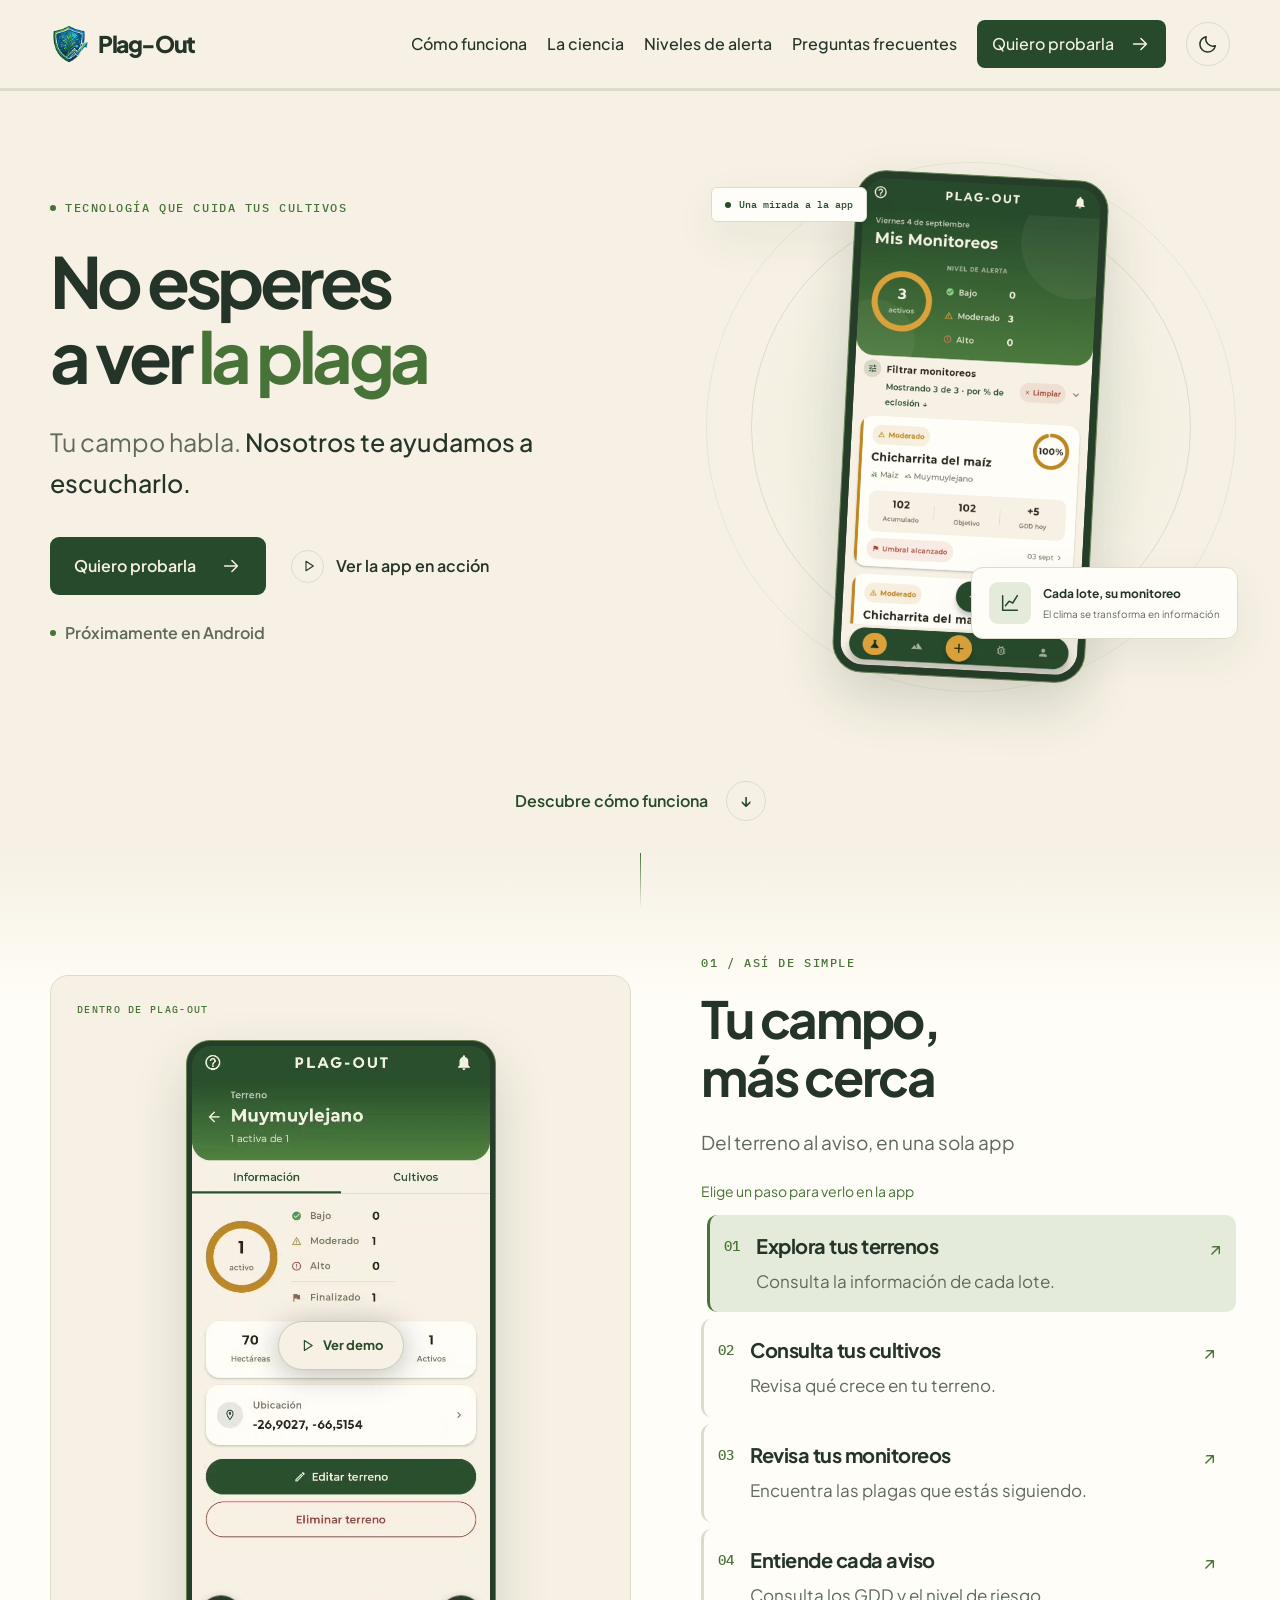
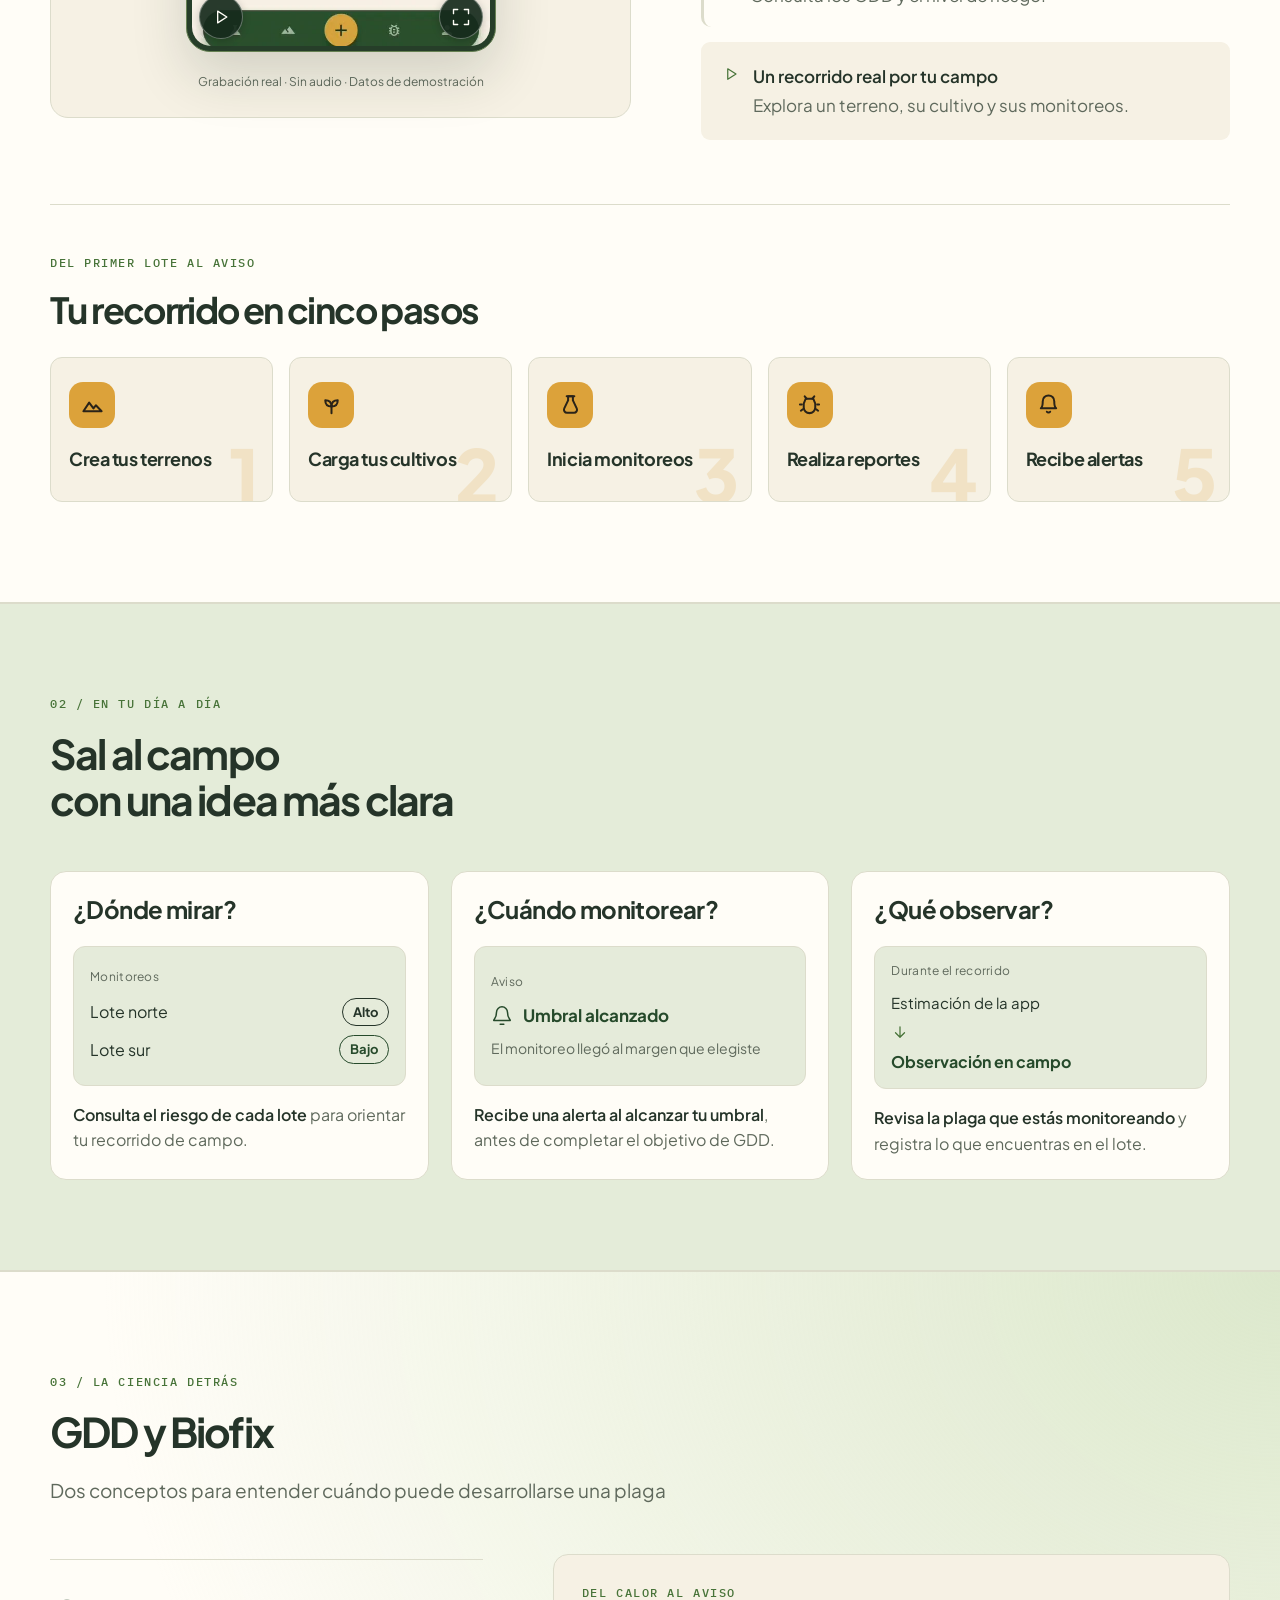
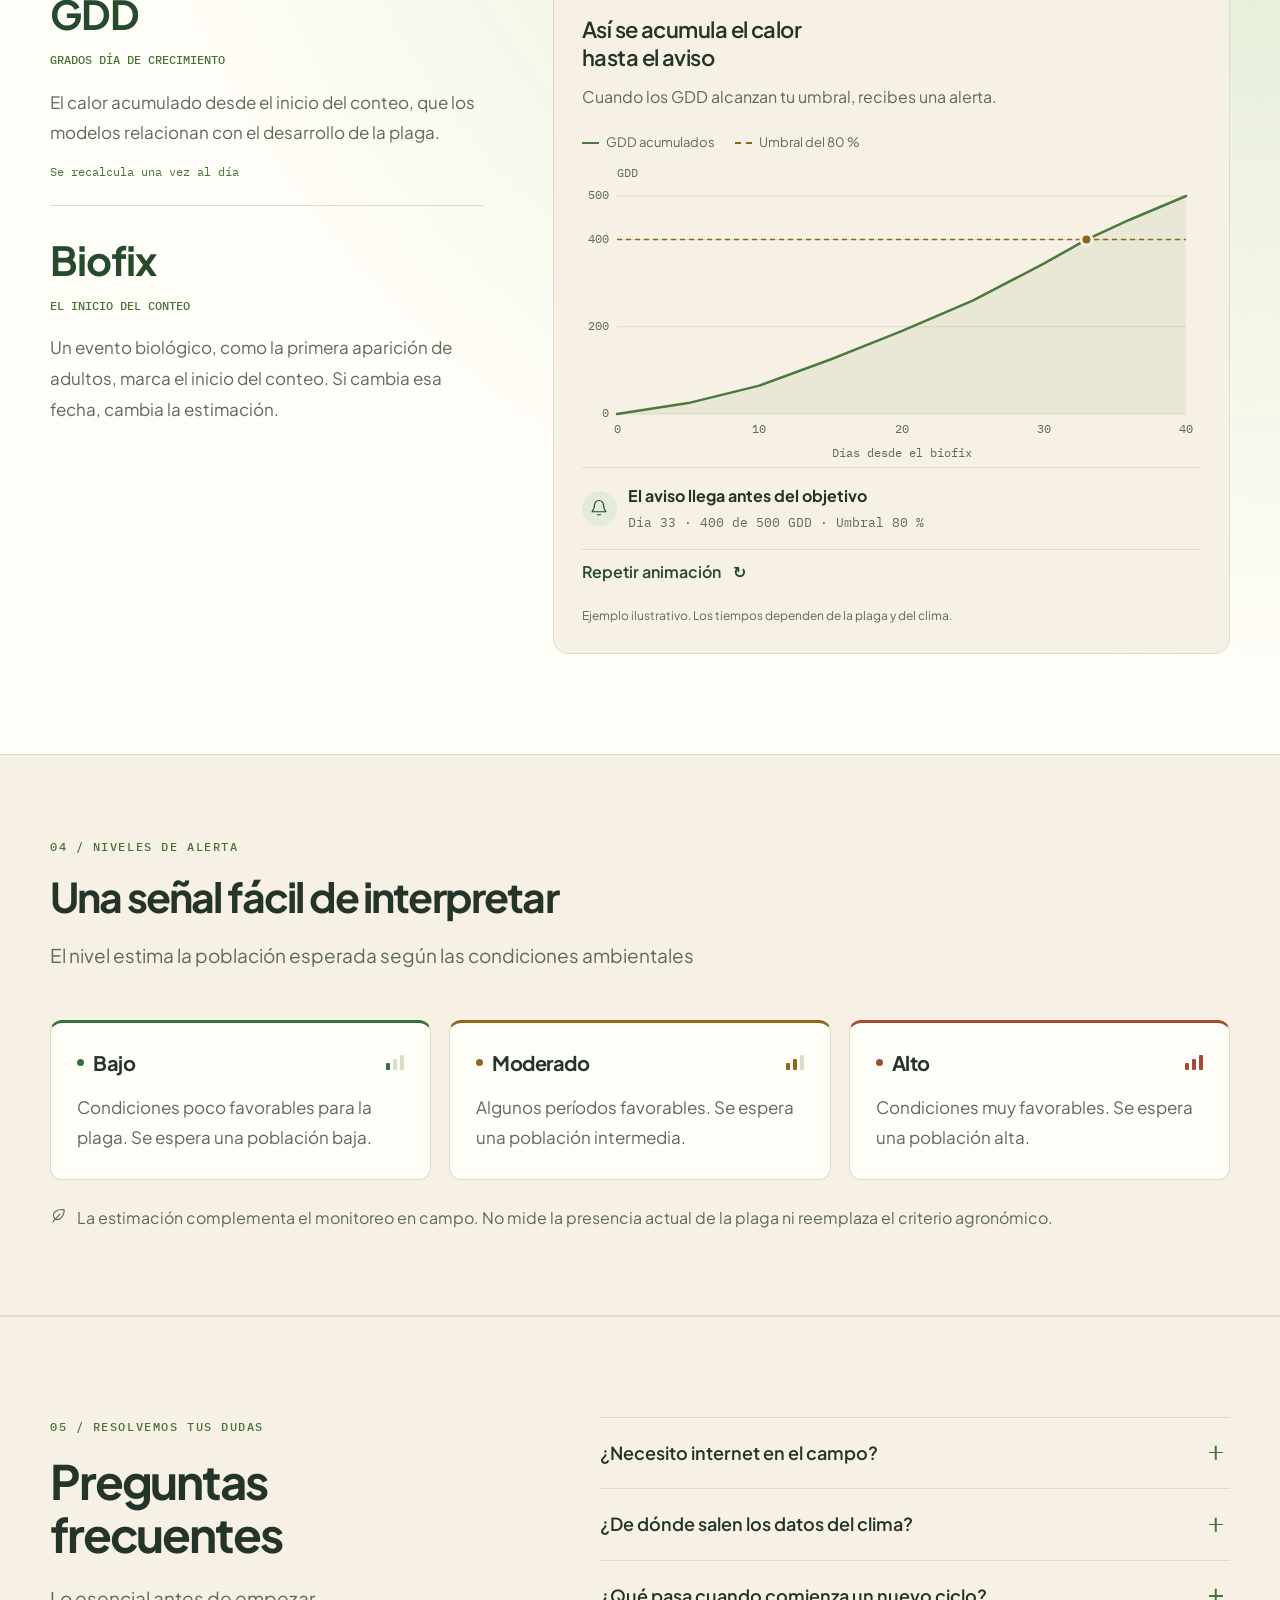
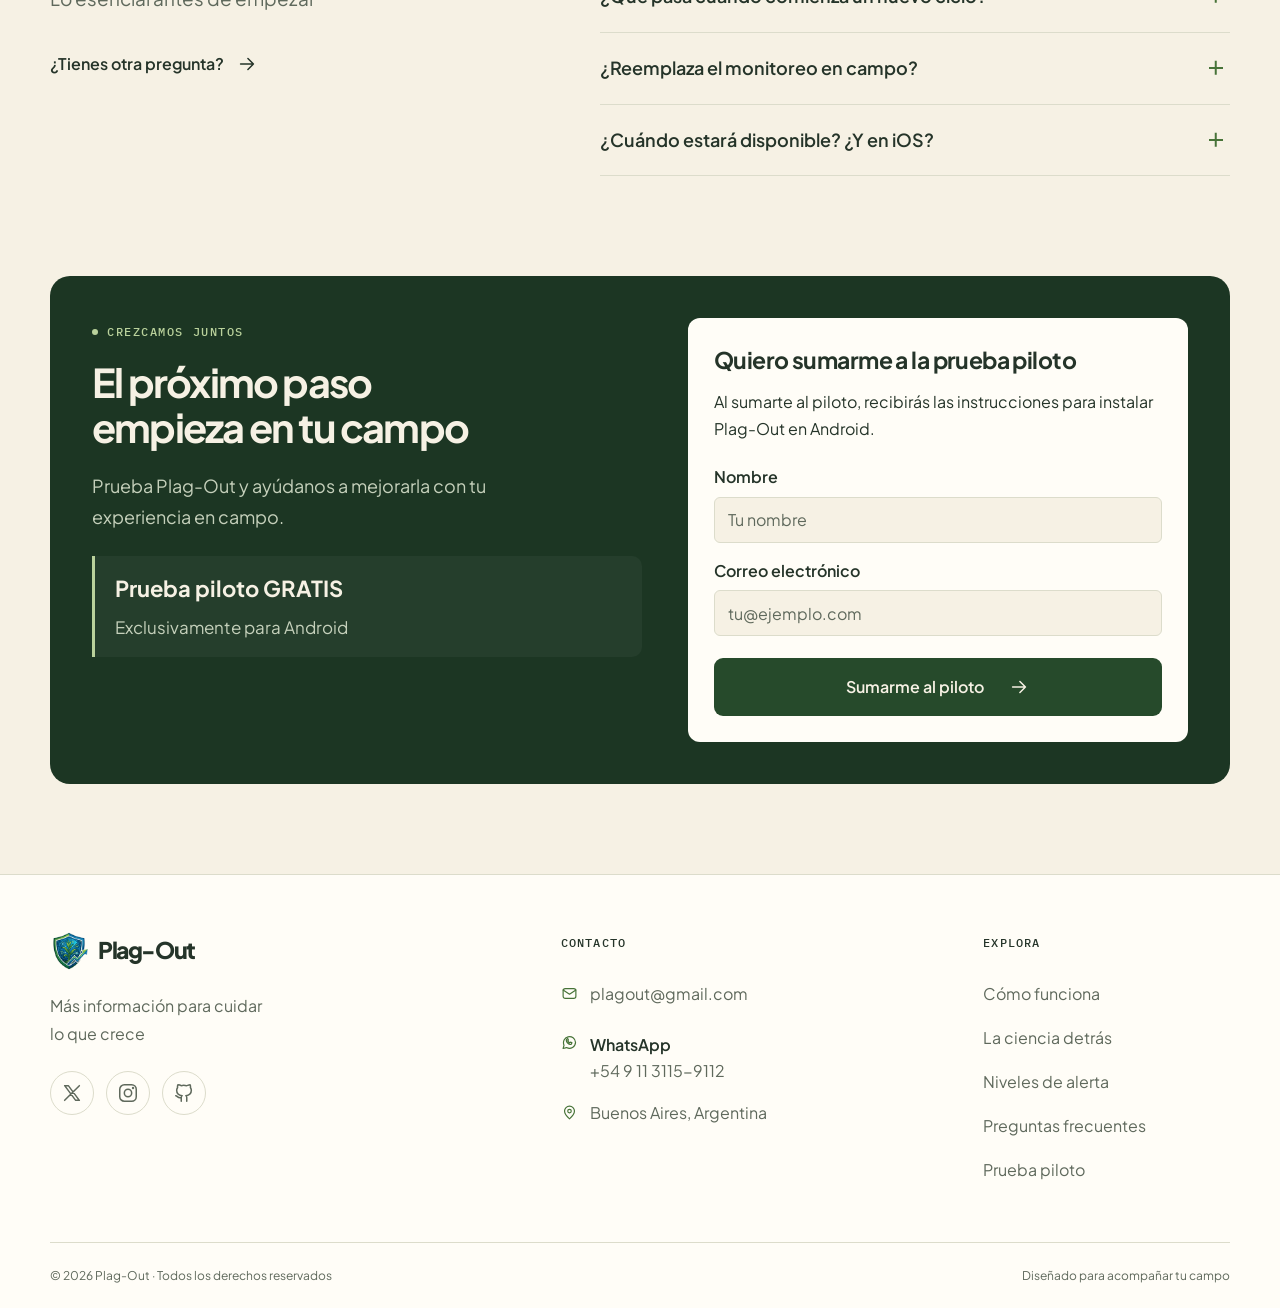
==== commit b0bf93dd: "Mejora recorrido, controles de demo e inscripción al piloto" ====
--- a/index.html
+++ b/index.html
@@ -14,8 +14,8 @@
   <link rel="preconnect" href="https://fonts.gstatic.com" crossorigin>
   <link href="https://fonts.googleapis.com/css2?family=Plus+Jakarta+Sans:wght@400;500;600;700;800&family=IBM+Plex+Mono:wght@400;500;600&display=swap" rel="stylesheet">
   <script>try{const t=localStorage.getItem('plagout-theme');if(t==='light'||t==='dark')document.documentElement.dataset.theme=t;}catch{}</script>
-  <link rel="stylesheet" href="styles.css?v=20260908-3">
-  <script src="app.js?v=20260908-3" defer></script>
+  <link rel="stylesheet" href="styles.css?v=20260908-6">
+  <script src="app.js?v=6995d4b9f348" defer></script>
 </head>
 <body id="top">
   <a class="skip-link" href="#contenido">Ir al contenido</a>
@@ -67,7 +67,6 @@
           <div class="visual-tag"><span class="status-dot"></span> Una mirada a la app</div>
           <figure class="phone hero-phone"><img src="assets/monitoreos-portada.webp" width="648" height="1332" alt="Pantalla de Mis Monitoreos de Plag-Out, con plagas, grados día acumulados y niveles de alerta" fetchpriority="high"></figure>
           <div class="insight-card"><span class="insight-icon"><svg class="icon"><use href="#i-chart"/></svg></span><div><strong>Cada lote, su monitoreo</strong><span>El clima se transforma en información</span></div></div>
-          <span class="visual-caption">Captura real · Datos de demostración</span>
         </div>
       </div>
       <div class="hero-bridge wrap"><a href="#como-funciona">Descubre cómo funciona <span aria-hidden="true">↓</span></a></div>
@@ -94,11 +93,44 @@
             <div class="demo-phone phone">
               <video id="app-demo" width="576" height="1160" controls muted loop playsinline preload="none" poster="assets/demo-portada.webp" aria-label="Demostración de Plag-Out: terrenos, cultivos y monitoreos" aria-describedby="demo-description"><source data-src="assets/demo.mp4" type="video/mp4">Tu navegador no admite video. El recorrido muestra cómo consultar un terreno, abrir su cultivo y revisar el monitoreo de una plaga.</video>
               <button type="button" class="demo-play" id="demo-play" aria-label="Reproducir demo de la app"><svg class="icon"><use href="#i-play"/></svg><span>Ver demo</span></button>
+              <div class="video-overlay-controls"><button class="video-icon-button" id="demo-control" type="button" aria-label="Reproducir demo"><svg class="icon" aria-hidden="true" viewBox="0 0 24 24"><path class="pause-glyph" d="M8 5v14M16 5v14"/><path class="play-glyph" d="m8 5 11 7-11 7Z"/></svg></button><button class="video-icon-button" id="demo-fullscreen" type="button" aria-label="Ampliar video"><svg class="icon" aria-hidden="true" viewBox="0 0 24 24"><path d="M8 3H3v5m13-5h5v5M3 16v5h5m13-5v5h-5"/></svg></button></div>
             </div>
           </div>
-          <div class="demo-controls"><button class="demo-control text-link" id="demo-control" type="button">Reproducir demo</button><button class="demo-control text-link" id="demo-fullscreen" type="button" hidden>Ampliar video</button></div>
+
           <p class="micro" id="demo-description">Grabación real · Sin audio · Datos de demostración</p>
         </div>
+      </div>
+      <div class="wrap journey" aria-labelledby="journey-title"><div class="section-heading"><p class="eyebrow">Del primer lote al aviso</p><h2 id="journey-title">Tu recorrido en cinco pasos</h2></div>    <div class="journey-steps">
+      <article class="journey-step">
+        <span class="journey-icon" aria-hidden="true"><svg viewBox="0 0 24 24" fill="none" stroke="currentColor" stroke-width="2.1" stroke-linecap="round" stroke-linejoin="round" aria-hidden="true"><path d="m2.5 19 6-9 4.5 6 2.5-3.2L21.5 19H2.5Z"/></svg></span>
+        <h3>Crea tus terrenos</h3>
+        <span class="journey-number" aria-hidden="true">1</span>
+      </article>
+
+      <article class="journey-step">
+        <span class="journey-icon" aria-hidden="true"><svg viewBox="0 0 24 24" fill="none" stroke="currentColor" stroke-width="2.1" stroke-linecap="round" stroke-linejoin="round" aria-hidden="true"><path d="M12 21v-7"/><path d="M12 14c0-4-2.5-6.5-6.5-6.5C5.5 11.5 8 14 12 14Z"/><path d="M12 14c0-4 2.5-6.5 6.5-6.5C18.5 11.5 16 14 12 14Z"/></svg></span>
+        <h3>Carga tus cultivos</h3>
+        <span class="journey-number" aria-hidden="true">2</span>
+      </article>
+
+      <article class="journey-step">
+        <span class="journey-icon" aria-hidden="true"><svg viewBox="0 0 24 24" fill="none" stroke="currentColor" stroke-width="2.1" stroke-linecap="round" stroke-linejoin="round" aria-hidden="true"><path d="M9.5 3.5h5v4.2l4 8.4a3.2 3.2 0 0 1-2.9 4.6H8.4a3.2 3.2 0 0 1-2.9-4.6l4-8.4V3.5Z"/><path d="M8 3.5h8"/></svg></span>
+        <h3>Inicia monitoreos</h3>
+        <span class="journey-number" aria-hidden="true">3</span>
+      </article>
+
+      <article class="journey-step">
+        <span class="journey-icon" aria-hidden="true"><svg viewBox="0 0 24 24" fill="none" stroke="currentColor" stroke-width="2.1" stroke-linecap="round" stroke-linejoin="round" aria-hidden="true"><path d="M8 6h8l2 5v4a6 6 0 0 1-12 0v-4l2-5Z"/><path d="M9 6 7 3.5M15 6l2-2.5M4 12H2M22 12h-2M5 17l-2 1.5M19 17l2 1.5"/></svg></span>
+        <h3>Realiza reportes</h3>
+        <span class="journey-number" aria-hidden="true">4</span>
+      </article>
+
+      <article class="journey-step">
+        <span class="journey-icon" aria-hidden="true"><svg viewBox="0 0 24 24" fill="none" stroke="currentColor" stroke-width="2.1" stroke-linecap="round" stroke-linejoin="round" aria-hidden="true"><path d="M18 8.5a6 6 0 1 0-12 0c0 6-2 7.5-2 7.5h16s-2-1.5-2-7.5Z"/><path d="M13.7 19.5a2 2 0 0 1-3.4 0"/></svg></span>
+        <h3>Recibe alertas</h3>
+        <span class="journey-number" aria-hidden="true">5</span>
+      </article>
+    </div>
       </div>
     </section>
 
@@ -163,7 +195,11 @@
         <div class="contact-copy"><p class="eyebrow"><span class="status-dot"></span> Crezcamos juntos</p><h2 id="contact-title">El próximo paso<br>empieza en tu campo</h2><p class="lead">Prueba Plag-Out y ayúdanos a mejorarla con tu experiencia en campo.</p><div class="pilot-note"><strong>Prueba piloto GRATIS</strong><span>Exclusivamente para Android</span></div></div>
         <div class="form-card"><h3>Quiero sumarme a la prueba piloto</h3>
           <p class="pilot-next" id="form-help"><svg class="icon" aria-hidden="true"><use href="#i-arrow"/></svg><span>Al sumarte al piloto, recibirás las instrucciones para instalar Plag-Out en Android.</span></p>
-          <form id="wait-form" aria-describedby="form-help" novalidate>
+          <form id="pilot-form" action="https://formsubmit.co/diegohcanetti@gmail.com" method="POST" aria-describedby="form-help">
+            <input type="hidden" name="_next" value="https://plag-out-landing-page.vercel.app/inscripcion.html">
+            <input type="hidden" name="_subject" value="Plag-Out: nueva solicitud para el piloto">
+            <input type="hidden" name="_template" value="table">
+            <input type="hidden" name="_autoresponse" value="Gracias por tu interés en Plag-Out. Recibimos tu solicitud para participar en la prueba piloto gratuita, exclusiva para Android. Próximamente te enviaremos las instrucciones para instalar la app. Equipo Plag-Out.">
             <div class="form-field"><label for="f-name">Nombre</label><input id="f-name" name="name" autocomplete="given-name" placeholder="Tu nombre" required minlength="2" maxlength="100" aria-describedby="e-name"><span class="error" id="e-name"></span></div>
             <div class="form-field"><label for="f-mail">Correo electrónico</label><input id="f-mail" name="email" type="email" autocomplete="email" placeholder="tu@ejemplo.com" required maxlength="254" aria-describedby="e-mail"><span class="error" id="e-mail"></span></div>
             <button class="button primary" type="submit">Sumarme al piloto <svg class="icon"><use href="#i-arrow"/></svg></button>
@@ -179,6 +215,7 @@
     <div><h2 class="footer-title">Contacto</h2><ul class="contact-list"><li><svg class="icon"><use href="#i-mail"/></svg><a href="mailto:plagout@gmail.com">plagout@gmail.com</a></li><li class="whatsapp-contact"><svg class="icon"><use href="#i-whatsapp"/></svg><a class="whatsapp-link" href="https://wa.me/5491131159112"><span class="contact-label">WhatsApp</span><span class="contact-number">+54 9 11 3115-9112</span></a></li><li><svg class="icon"><use href="#i-pin"/></svg><span>Buenos Aires, Argentina</span></li></ul></div>
     <nav aria-label="Navegación del pie de página"><h2 class="footer-title">Explora</h2><a href="#como-funciona">Cómo funciona</a><a href="#ciencia">La ciencia detrás</a><a href="#alertas">Niveles de alerta</a><a href="#faq">Preguntas frecuentes</a><a href="#contacto">Prueba piloto</a></nav>
   </div><div class="footer-bottom"><span>© 2026 Plag-Out · Todos los derechos reservados</span><span>Diseñado para acompañar tu campo</span></div></div></footer>
+  <dialog class="video-dialog" id="video-dialog" aria-label="Demo de Plag-Out ampliada"><button class="video-dialog-close" type="button" aria-label="Cerrar video ampliado">Cerrar <span aria-hidden="true">×</span></button><div class="expanded-video-stage"></div></dialog>
   <a class="back-top" id="back-top" href="#top" aria-label="Volver al inicio" hidden><svg class="icon"><use href="#i-up"/></svg></a>
 </body>
 </html>
--- a/styles.css
+++ b/styles.css
@@ -1776,3 +1776,52 @@
 .benefit-example{min-height:140px;padding:14px 16px;gap:9px}
 .decision-card p{margin-top:16px;font-size:16px;line-height:1.6}
 @media(min-width:640px) and (max-width:899px){.decision-card .decision-question{margin-bottom:0}}
+
+/* Complete app journey and controls inside the video frame. */
+.demo-note{font-size:17px;line-height:1.7}
+.video-overlay-controls{position:absolute;left:12px;right:12px;bottom:12px;display:flex;justify-content:space-between;gap:12px;pointer-events:none}
+.video-icon-button{display:grid;place-items:center;width:44px;height:44px;border:1px solid #ffffff55;border-radius:50%;background:#162b1deb;color:#fffdf7;pointer-events:auto;box-shadow:0 2px 8px #0003}
+.video-icon-button .icon{width:20px;height:20px}
+.video-icon-button .pause-glyph{display:none}
+.video-icon-button.is-playing .pause-glyph{display:block}
+.video-icon-button.is-playing .play-glyph{display:none}
+.video-icon-button:focus-visible{outline-color:#fffdf7}
+.demo-stage{padding-bottom:20px}
+.video-expanded{overflow:hidden}
+.video-dialog{border:1px solid var(--line);border-radius:18px;padding:58px 24px 20px;width:min(720px,calc(100vw - 24px));max-width:none;height:calc(100dvh - 24px);max-height:none;background:var(--bg);color:var(--fg);overflow:hidden}
+.video-dialog::backdrop{background:#07150ee8}
+.video-dialog-close{position:absolute;right:18px;top:9px;min-height:44px;background:transparent;border:0;color:var(--fg);font-size:16px;display:flex;align-items:center;gap:14px}
+.video-dialog-close span{font-size:26px}
+.expanded-video-stage{height:100%;display:flex;justify-content:center;align-items:center}
+.video-dialog .demo-phone{width:auto;height:100%;max-width:100%;aspect-ratio:576/1160;flex:none}
+.video-dialog .demo-phone video{width:100%;height:100%;object-fit:contain;aspect-ratio:auto}
+.journey{margin-top:64px;padding-top:48px;border-top:1px solid var(--line)}
+.journey .section-heading{margin-bottom:26px}
+.journey h2{font-size:clamp(28px,3vw,36px)}
+.journey-steps{display:grid;grid-template-columns:repeat(5,minmax(0,1fr));gap:16px}
+.journey-step{position:relative;overflow:hidden;display:flex;flex-direction:column;align-items:flex-start;gap:18px;padding:24px 18px 30px;border:1px solid var(--line);border-radius:12px;background:var(--bg);transition:transform .28s,box-shadow .28s,border-color .28s}
+.journey-step:hover{transform:translateY(-4px);box-shadow:var(--shadow);border-color:var(--gold)}
+.journey-icon{width:46px;height:46px;display:grid;place-items:center;background:var(--gold);color:#2a2318;border-radius:14px}
+.journey-icon svg{width:23px;height:23px}
+.journey-step h3{font-size:18px;position:relative;z-index:1;line-height:1.4;max-width:12ch}
+.journey-number{position:absolute;right:12px;bottom:-10px;color:var(--gold);opacity:.18;font-size:74px;font-weight:800;line-height:1;pointer-events:none}
+@media(max-width:899px){.journey-steps{grid-template-columns:repeat(3,minmax(0,1fr))}.journey{margin-top:44px}.demo-note{font-size:16px}}
+@media(max-width:639px){.journey-steps{grid-template-columns:1fr}.journey-step{flex-direction:row;align-items:center;padding:18px 22px;gap:20px}.journey-step h3{max-width:none}.journey-number{font-size:62px}.video-dialog{padding:56px 8px 12px}.demo-note{font-size:16px}}
+/* Decorative motion settles on its own; the demo retains an explicit pause control. */
+.hero-phone,.insight-card,.orbit-two,.hero-bridge a span{animation-iteration-count:2}
+
+.form-provider{margin-top:12px;font-size:12px}
+
+@media(prefers-reduced-motion:no-preference){
+.journey-running .journey-step{animation:journey-focus 1.8s ease both;animation-delay:var(--journey-delay)}
+.journey-running .journey-icon{animation:journey-icon-in .65s ease both;animation-delay:var(--journey-delay)}
+@keyframes journey-focus{0%{border-color:var(--line);transform:translateY(10px)}35%{border-color:var(--gold);box-shadow:0 6px 22px #dca23a22;transform:translateY(-4px)}100%{border-color:var(--line);transform:none}}
+@keyframes journey-icon-in{0%{transform:scale(.8) rotate(-10deg)}60%{transform:scale(1.12) rotate(4deg)}100%{transform:none}}
+}
+.signup-confirmation{min-height:100dvh;display:grid;place-items:center;padding:30px 20px;background:radial-gradient(ellipse at top,var(--green-soft),transparent 70%),var(--bg)}
+.signup-card{width:min(620px,100%);padding:clamp(26px,5vw,52px);border:1px solid var(--line);border-radius:20px;background:var(--surface);box-shadow:var(--shadow)}
+.signup-card h1{font-size:clamp(30px,5vw,44px);margin:28px 0 20px}
+.signup-card p{font-size:18px;color:var(--muted);line-height:1.7}
+.signup-card .button{margin-top:28px}
+.signup-card .micro{font-size:14px;margin-top:16px}
+button:disabled{cursor:wait;opacity:.7}
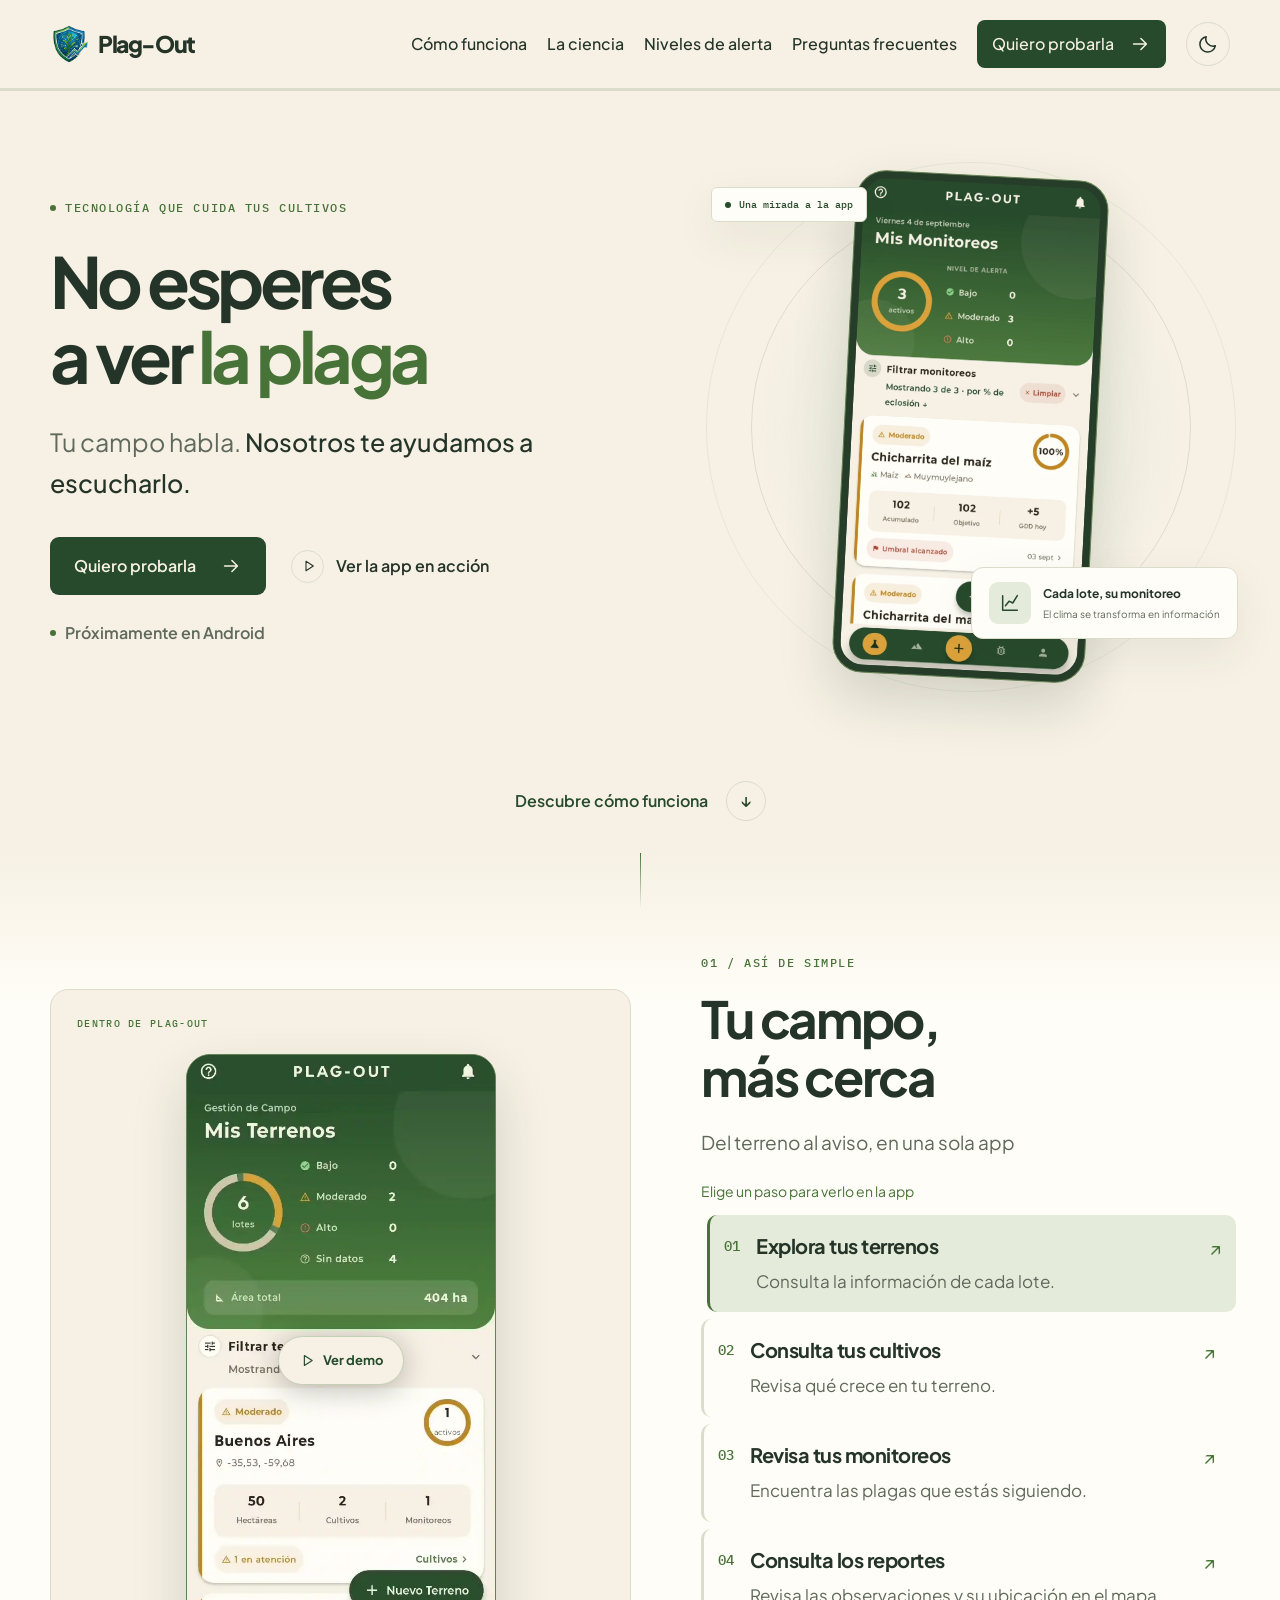
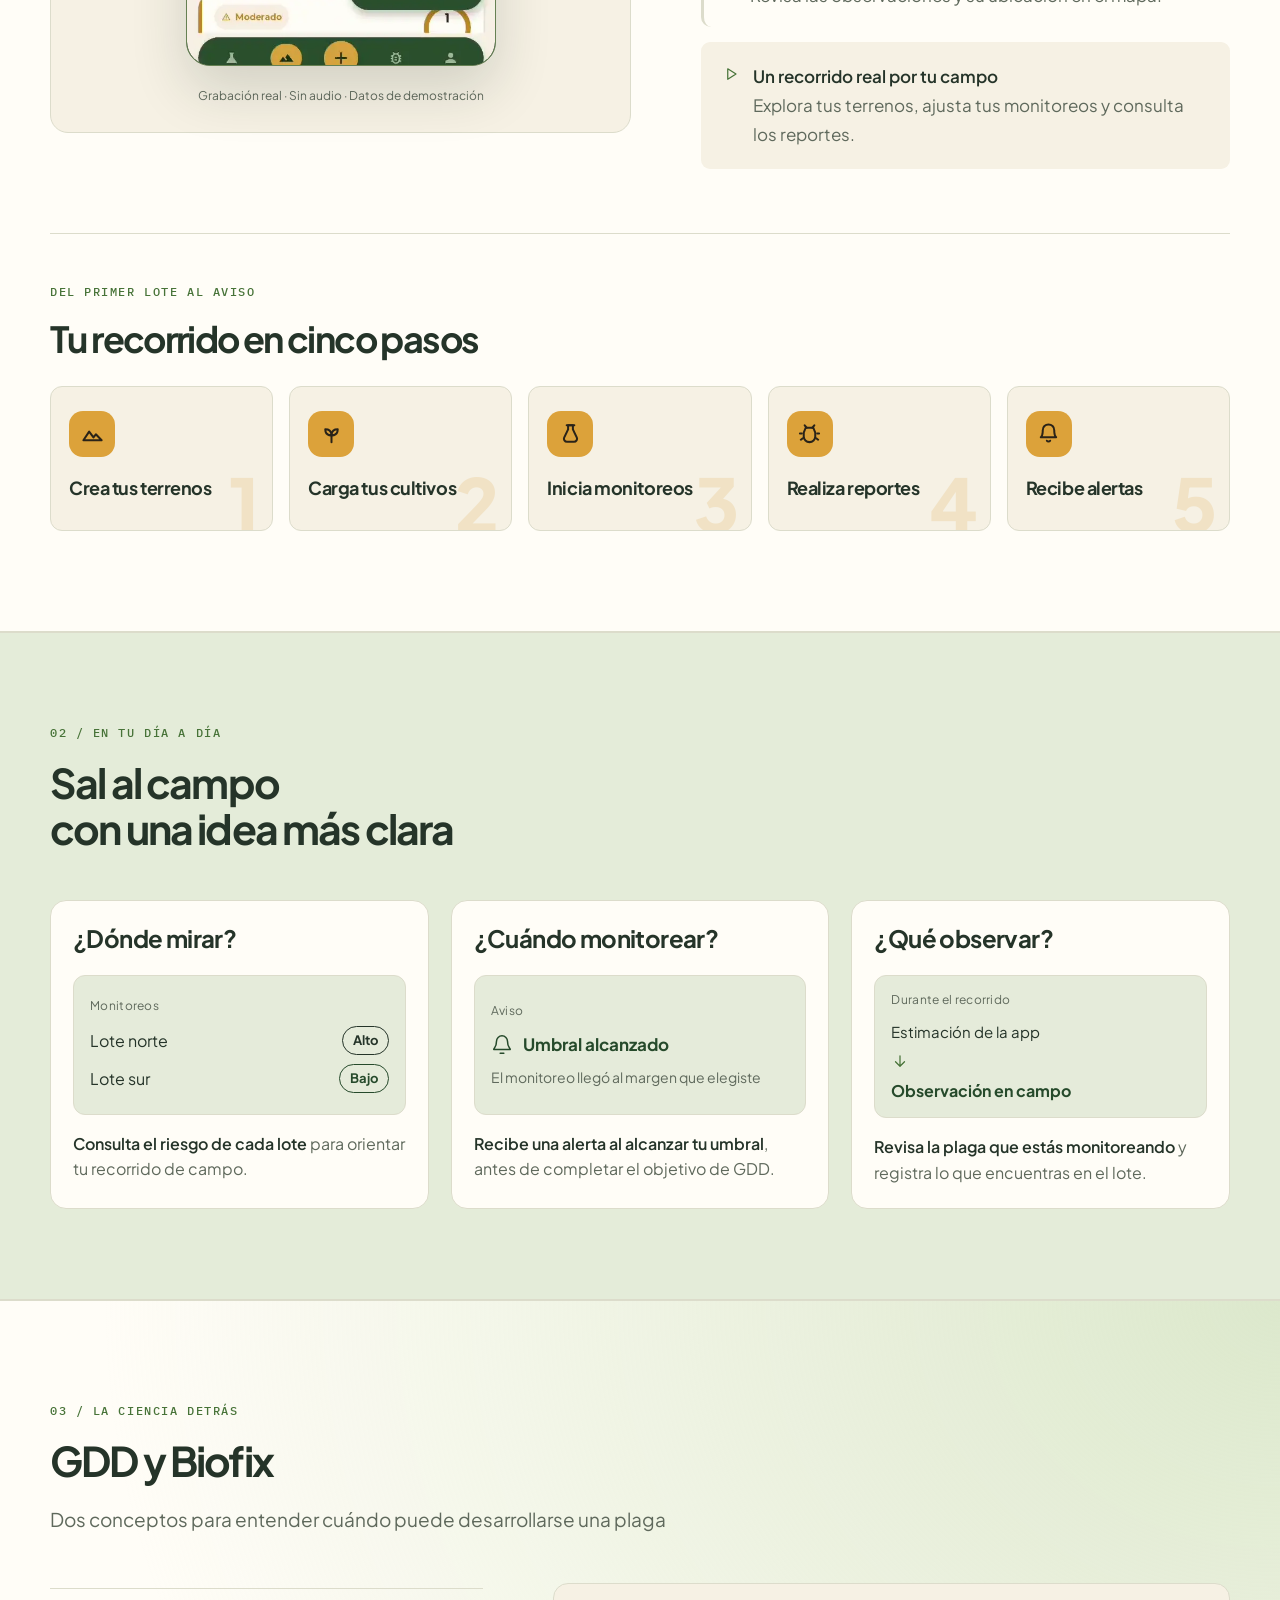
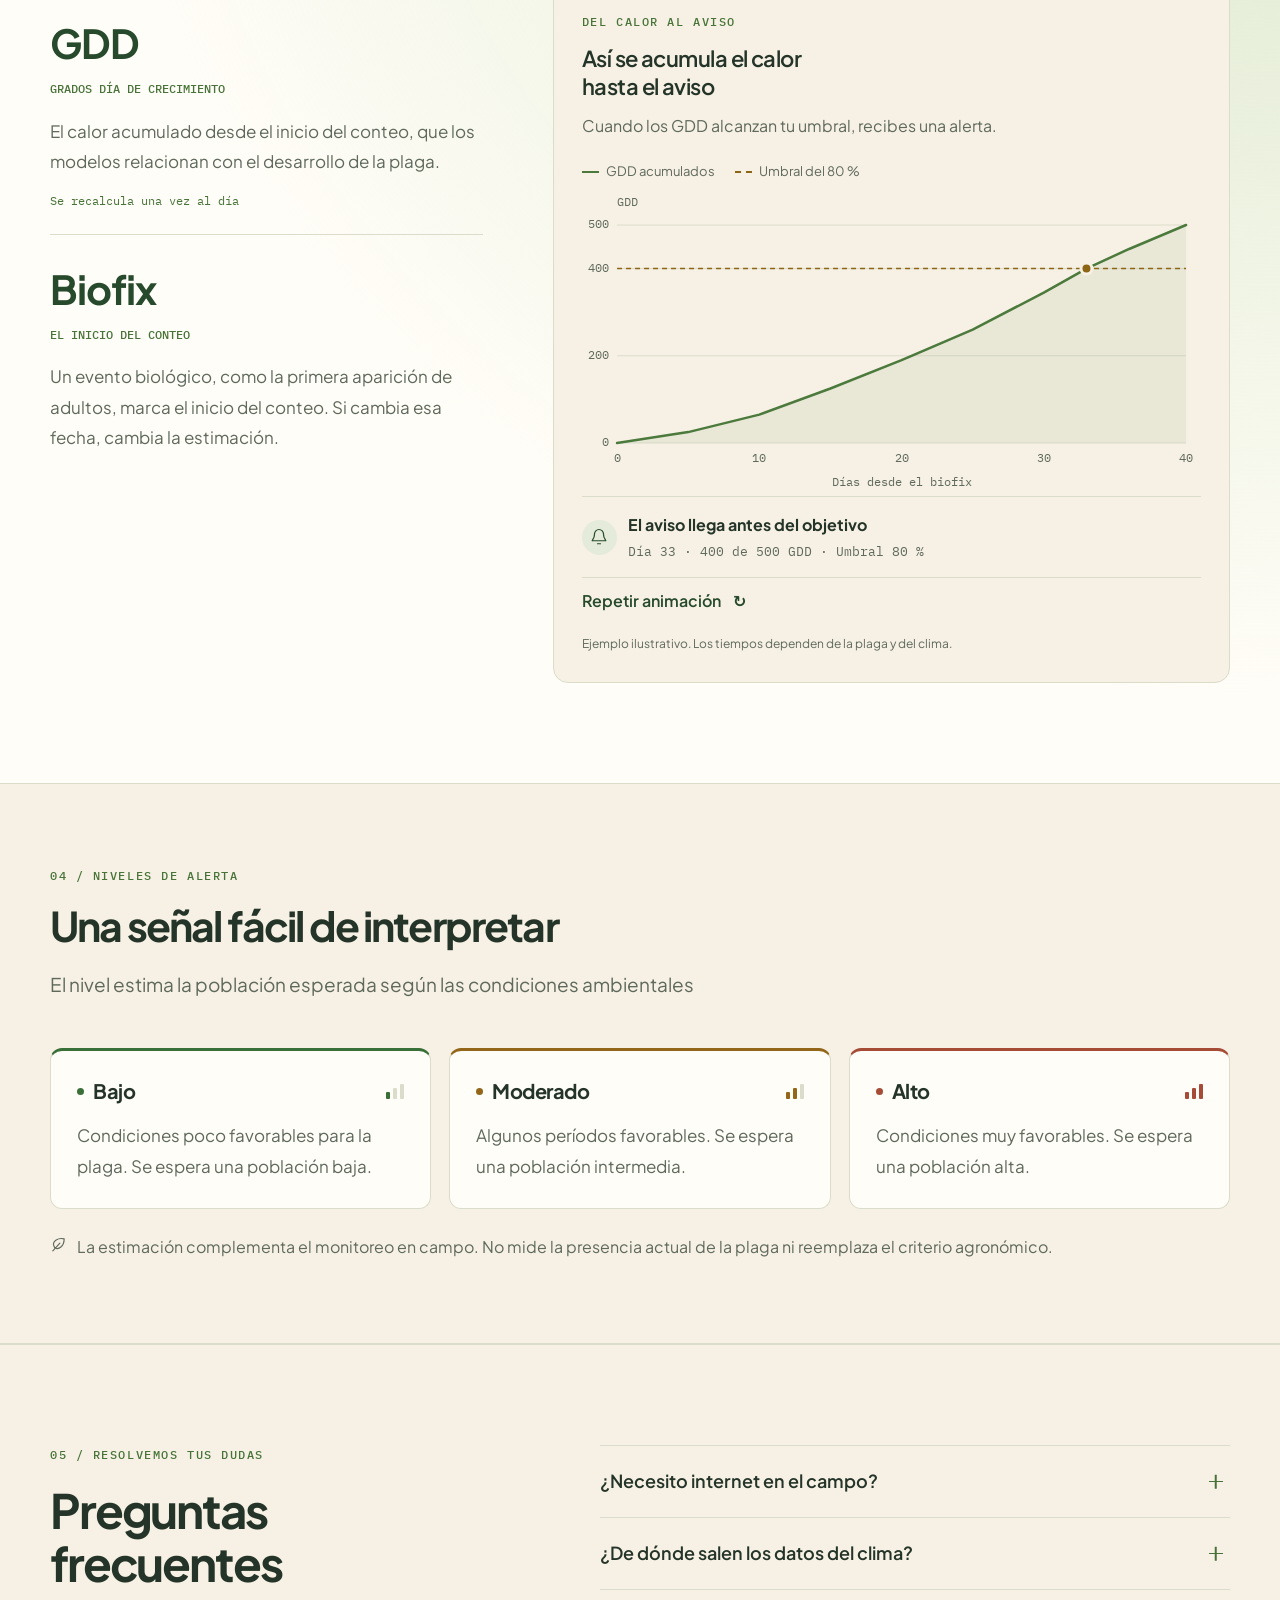
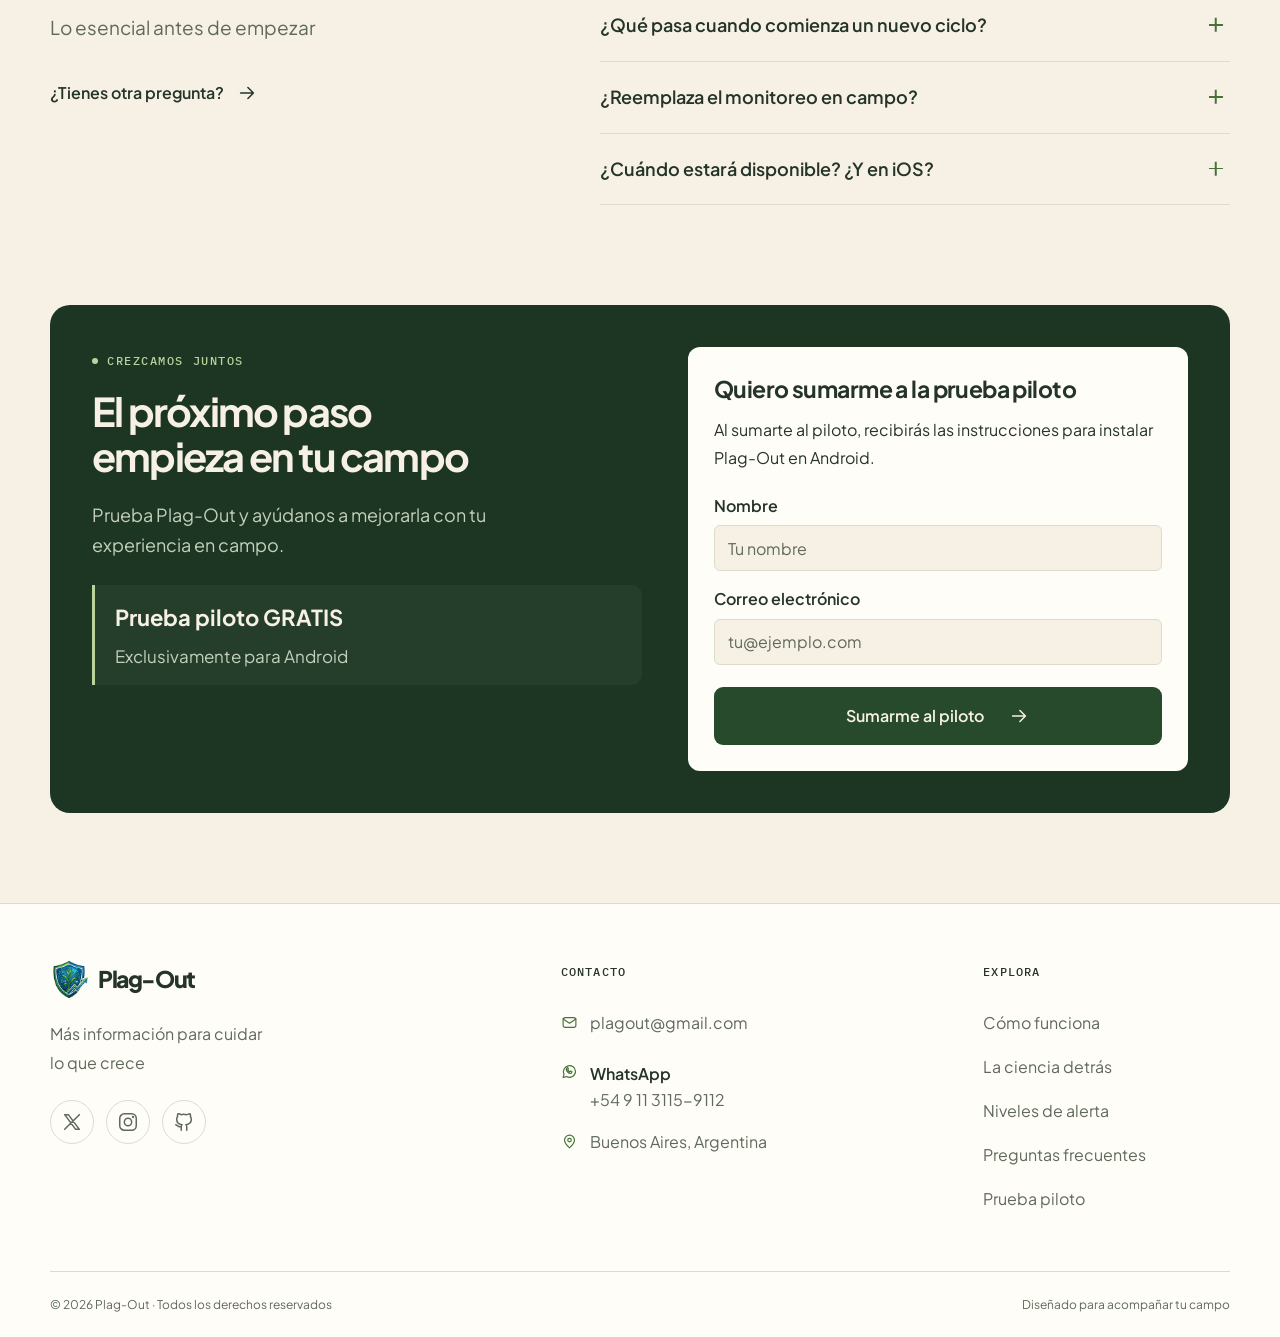
==== commit 233d4800: "Update app demo journey and reveal video controls on interaction" ====
--- a/index.html
+++ b/index.html
@@ -14,8 +14,8 @@
   <link rel="preconnect" href="https://fonts.gstatic.com" crossorigin>
   <link href="https://fonts.googleapis.com/css2?family=Plus+Jakarta+Sans:wght@400;500;600;700;800&family=IBM+Plex+Mono:wght@400;500;600&display=swap" rel="stylesheet">
   <script>try{const t=localStorage.getItem('plagout-theme');if(t==='light'||t==='dark')document.documentElement.dataset.theme=t;}catch{}</script>
-  <link rel="stylesheet" href="styles.css?v=20260908-6">
-  <script src="app.js?v=6995d4b9f348" defer></script>
+  <link rel="stylesheet" href="styles.css?v=20260909-video2">
+  <script src="app.js?v=20260909-video2" defer></script>
 </head>
 <body id="top">
   <a class="skip-link" href="#contenido">Ir al contenido</a>
@@ -83,15 +83,15 @@
             <li data-demo-phase="0" class="is-active"><button class="step-button" type="button" aria-controls="app-demo" aria-label="Ver paso 1: Explora tus terrenos"><span class="step-number">01</span><span class="step-copy"><span class="step-title">Explora tus terrenos</span><span class="step-description">Consulta la información de cada lote.</span></span><span class="step-play" aria-hidden="true">↗</span></button></li>
             <li data-demo-phase="1"><button class="step-button" type="button" aria-controls="app-demo" aria-label="Ver paso 2: Consulta tus cultivos"><span class="step-number">02</span><span class="step-copy"><span class="step-title">Consulta tus cultivos</span><span class="step-description">Revisa qué crece en tu terreno.</span></span><span class="step-play" aria-hidden="true">↗</span></button></li>
             <li data-demo-phase="2"><button class="step-button" type="button" aria-controls="app-demo" aria-label="Ver paso 3: Revisa tus monitoreos"><span class="step-number">03</span><span class="step-copy"><span class="step-title">Revisa tus monitoreos</span><span class="step-description">Encuentra las plagas que estás siguiendo.</span></span><span class="step-play" aria-hidden="true">↗</span></button></li>
-            <li data-demo-phase="3"><button class="step-button" type="button" aria-controls="app-demo" aria-label="Ver paso 4: Entiende cada aviso"><span class="step-number">04</span><span class="step-copy"><span class="step-title">Entiende cada aviso</span><span class="step-description">Consulta los GDD y el nivel de riesgo.</span></span><span class="step-play" aria-hidden="true">↗</span></button></li>
+            <li data-demo-phase="3"><button class="step-button" type="button" aria-controls="app-demo" aria-label="Ver paso 4: Consulta los reportes"><span class="step-number">04</span><span class="step-copy"><span class="step-title">Consulta los reportes</span><span class="step-description">Revisa las observaciones y su ubicación en el mapa.</span></span><span class="step-play" aria-hidden="true">↗</span></button></li>
           </ol>
-          <div class="demo-note"><svg class="icon"><use href="#i-play"/></svg><p><strong>Un recorrido real por tu campo</strong><br>Explora un terreno, su cultivo y sus monitoreos.</p></div>
+          <div class="demo-note"><svg class="icon"><use href="#i-play"/></svg><p><strong>Un recorrido real por tu campo</strong><br>Explora tus terrenos, ajusta tus monitoreos y consulta los reportes.</p></div>
         </div>
         <div class="demo-panel">
           <div class="demo-panel-top"><span class="eyebrow">Dentro de Plag-Out</span></div>
           <div class="demo-stage">
             <div class="demo-phone phone">
-              <video id="app-demo" width="576" height="1160" controls muted loop playsinline preload="none" poster="assets/demo-portada.webp" aria-label="Demostración de Plag-Out: terrenos, cultivos y monitoreos" aria-describedby="demo-description"><source data-src="assets/demo.mp4" type="video/mp4">Tu navegador no admite video. El recorrido muestra cómo consultar un terreno, abrir su cultivo y revisar el monitoreo de una plaga.</video>
+              <video id="app-demo" width="576" height="1160" controls muted loop playsinline preload="none" poster="assets/demo-recorrido-v2.webp" aria-label="Demostración de Plag-Out: terrenos, cultivos, monitoreos y reportes" aria-describedby="demo-description"><source data-src="assets/demo-recorrido-v2.mp4" type="video/mp4">Tu navegador no admite video. El recorrido muestra cómo consultar un terreno, abrir su cultivo, ajustar un monitoreo y consultar reportes en el mapa.</video><img class="demo-loading-poster" src="assets/demo-recorrido-v2.webp" alt="" aria-hidden="true" width="576" height="1160">
               <button type="button" class="demo-play" id="demo-play" aria-label="Reproducir demo de la app"><svg class="icon"><use href="#i-play"/></svg><span>Ver demo</span></button>
               <div class="video-overlay-controls"><button class="video-icon-button" id="demo-control" type="button" aria-label="Reproducir demo"><svg class="icon" aria-hidden="true" viewBox="0 0 24 24"><path class="pause-glyph" d="M8 5v14M16 5v14"/><path class="play-glyph" d="m8 5 11 7-11 7Z"/></svg></button><button class="video-icon-button" id="demo-fullscreen" type="button" aria-label="Ampliar video"><svg class="icon" aria-hidden="true" viewBox="0 0 24 24"><path d="M8 3H3v5m13-5h5v5M3 16v5h5m13-5v5h-5"/></svg></button></div>
             </div>
--- a/styles.css
+++ b/styles.css
@@ -1825,3 +1825,23 @@
 .signup-card .button{margin-top:28px}
 .signup-card .micro{font-size:14px;margin-top:16px}
 button:disabled{cursor:wait;opacity:.7}
+
+/* Keep the subtle hero motion looping. */
+.hero-phone,.insight-card,.orbit-two{animation-iteration-count:infinite}
+
+/* Reveal player controls on intent, including keyboard navigation. */
+.video-overlay-controls{opacity:0;transition:opacity .18s ease}
+.video-overlay-controls .video-icon-button{pointer-events:none}
+.demo-phone.controls-visible .video-overlay-controls,
+.demo-phone:has(.video-icon-button:focus-visible) .video-overlay-controls{opacity:1}
+.demo-phone.controls-visible .video-icon-button,
+.demo-phone .video-icon-button:focus-visible{pointer-events:auto}
+@media(hover:hover) and (pointer:fine){
+  .demo-phone:hover .video-overlay-controls{opacity:1}
+  .demo-phone:hover .video-icon-button{pointer-events:auto}
+}
+@media(prefers-reduced-motion:reduce){.video-overlay-controls{transition:none}}
+
+.demo-phone .demo-loading-poster{position:absolute;inset:0;width:100%;height:100%;object-fit:cover;z-index:1;pointer-events:none}
+.demo-phone .demo-loading-poster[hidden]{display:none}
+.video-overlay-controls,.demo-play{z-index:2}
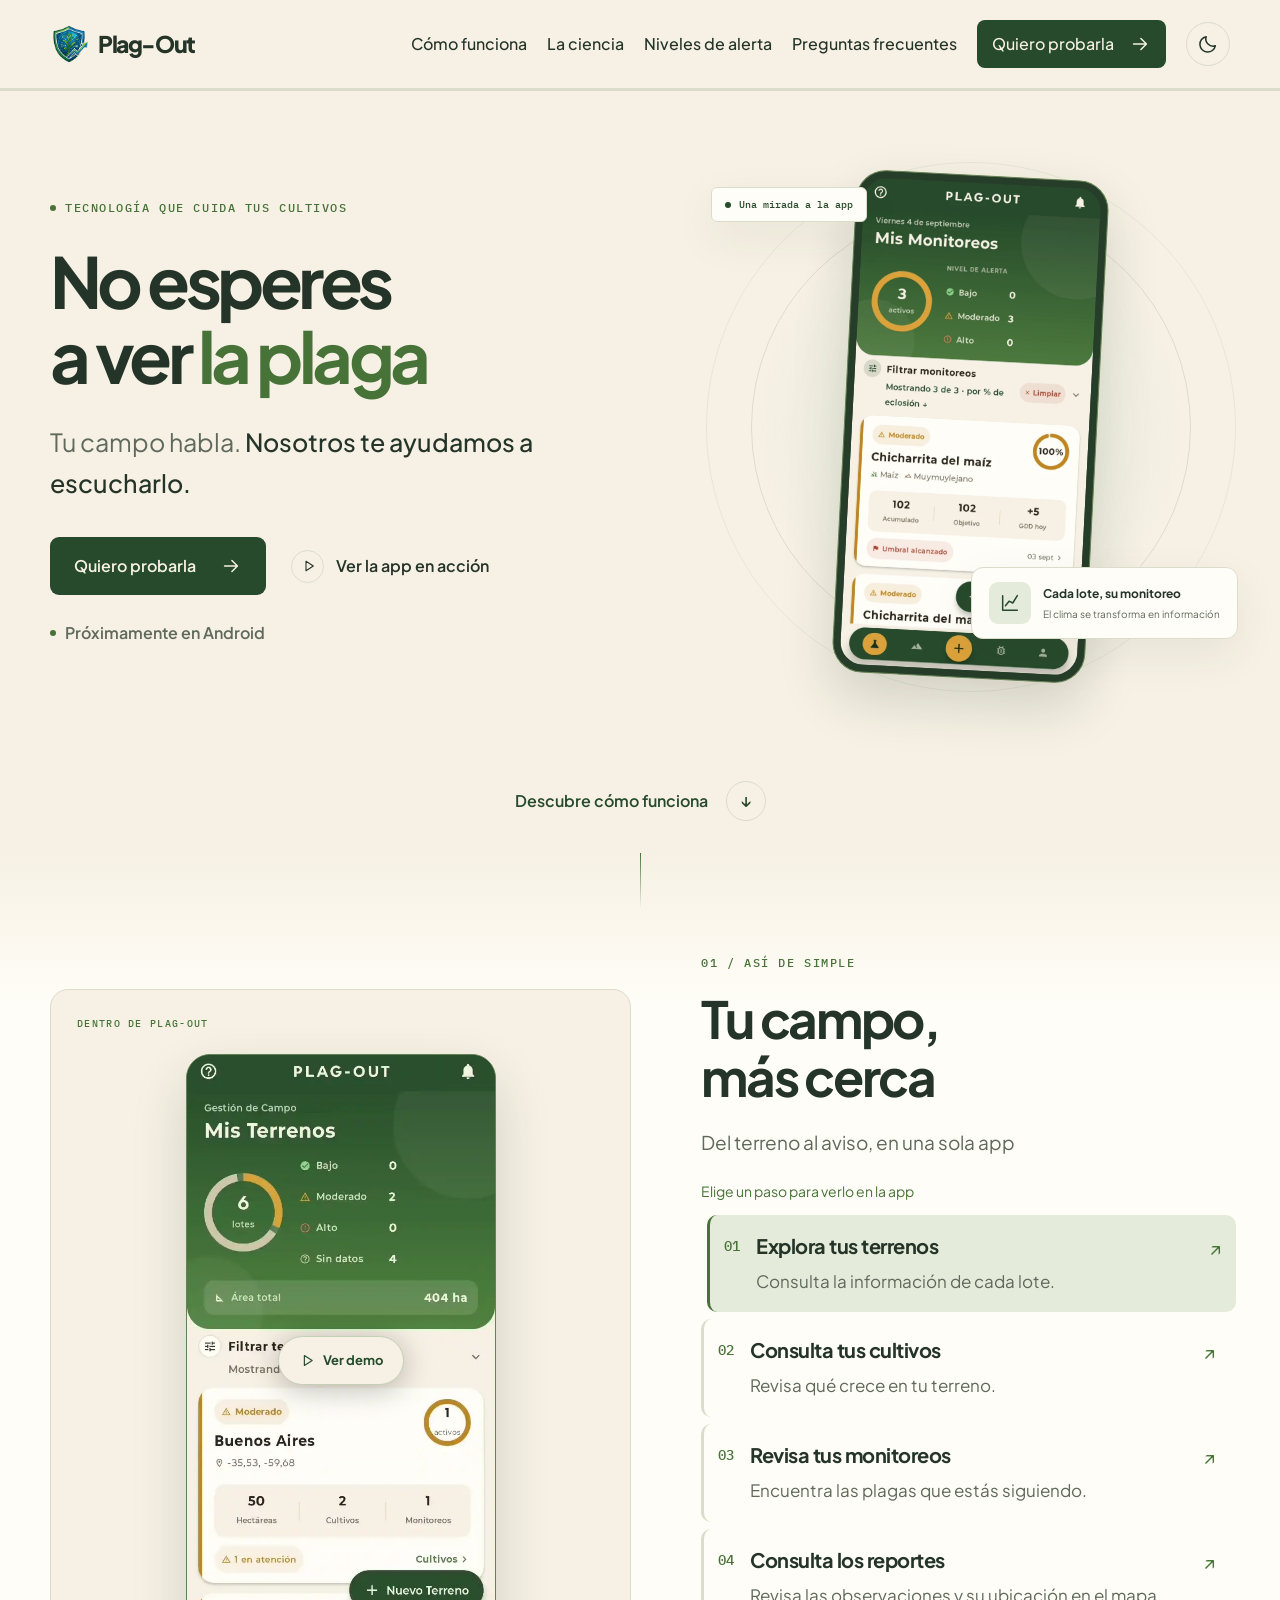
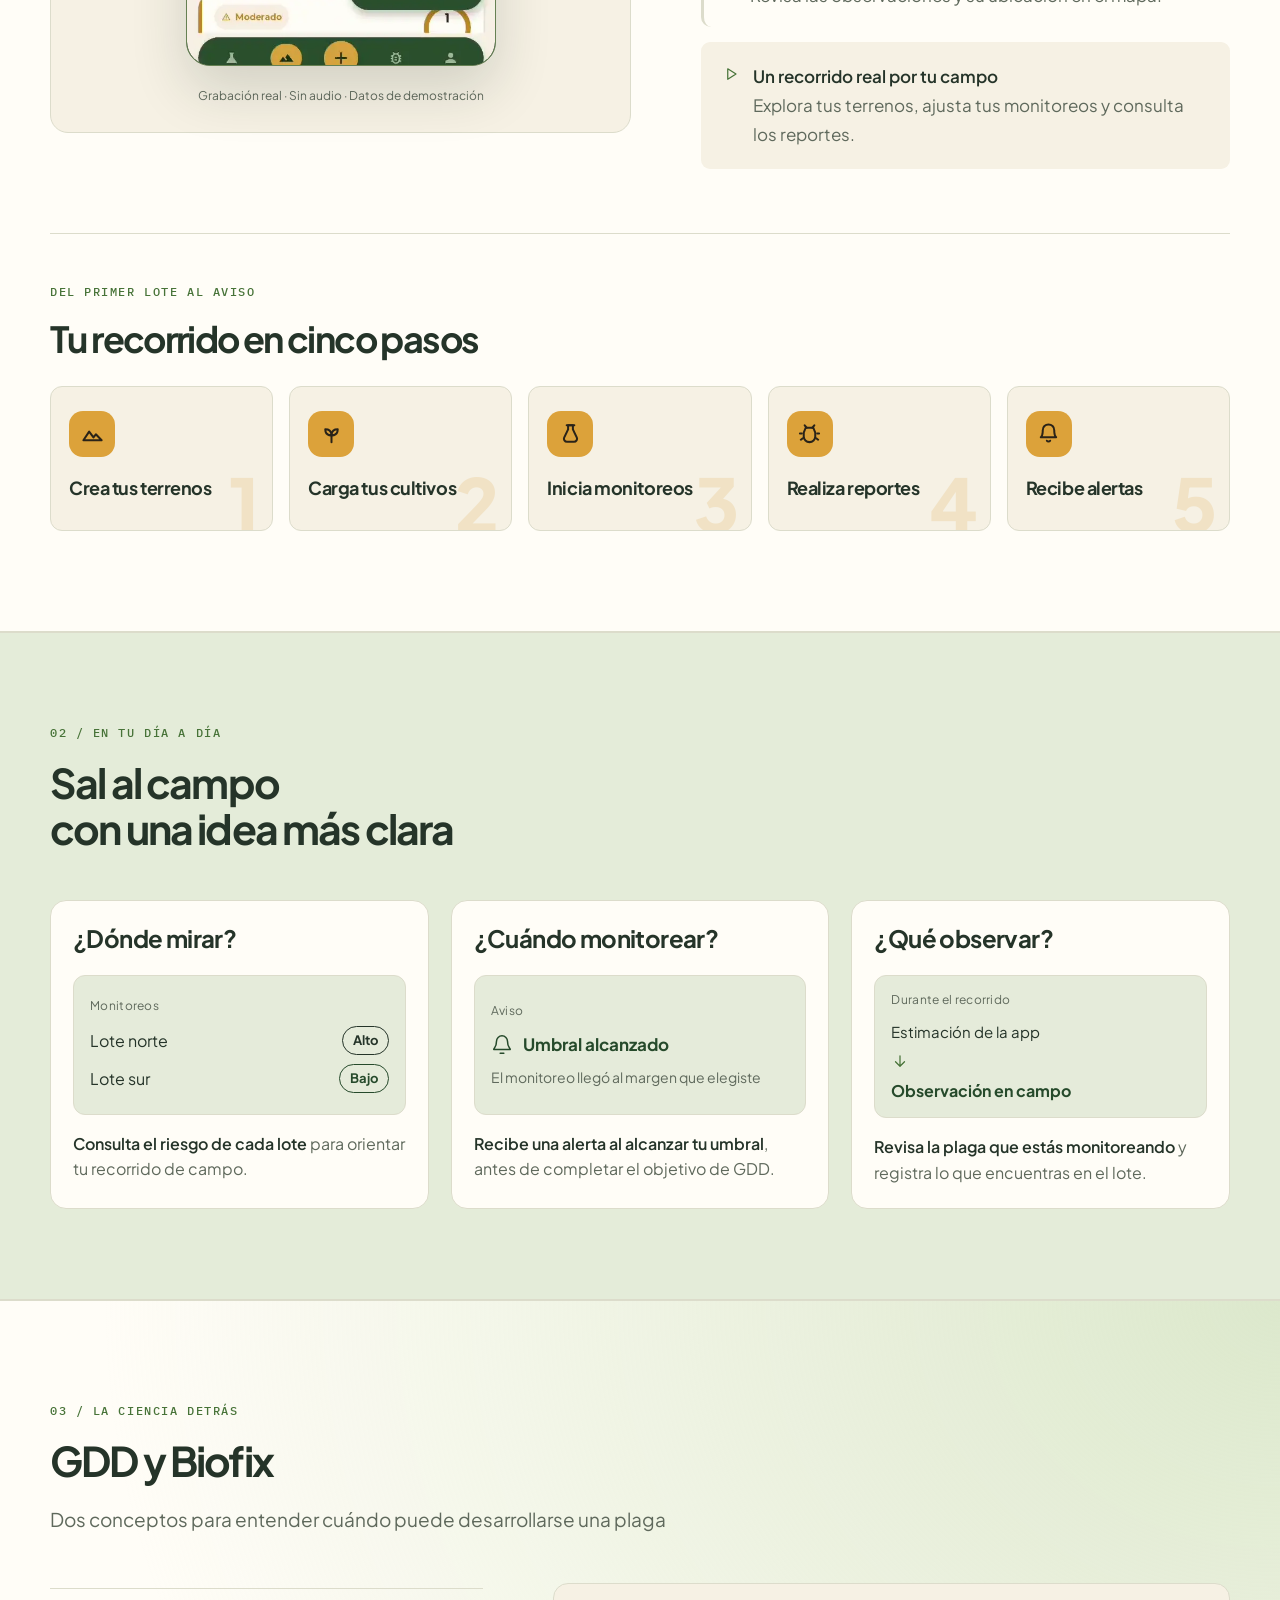
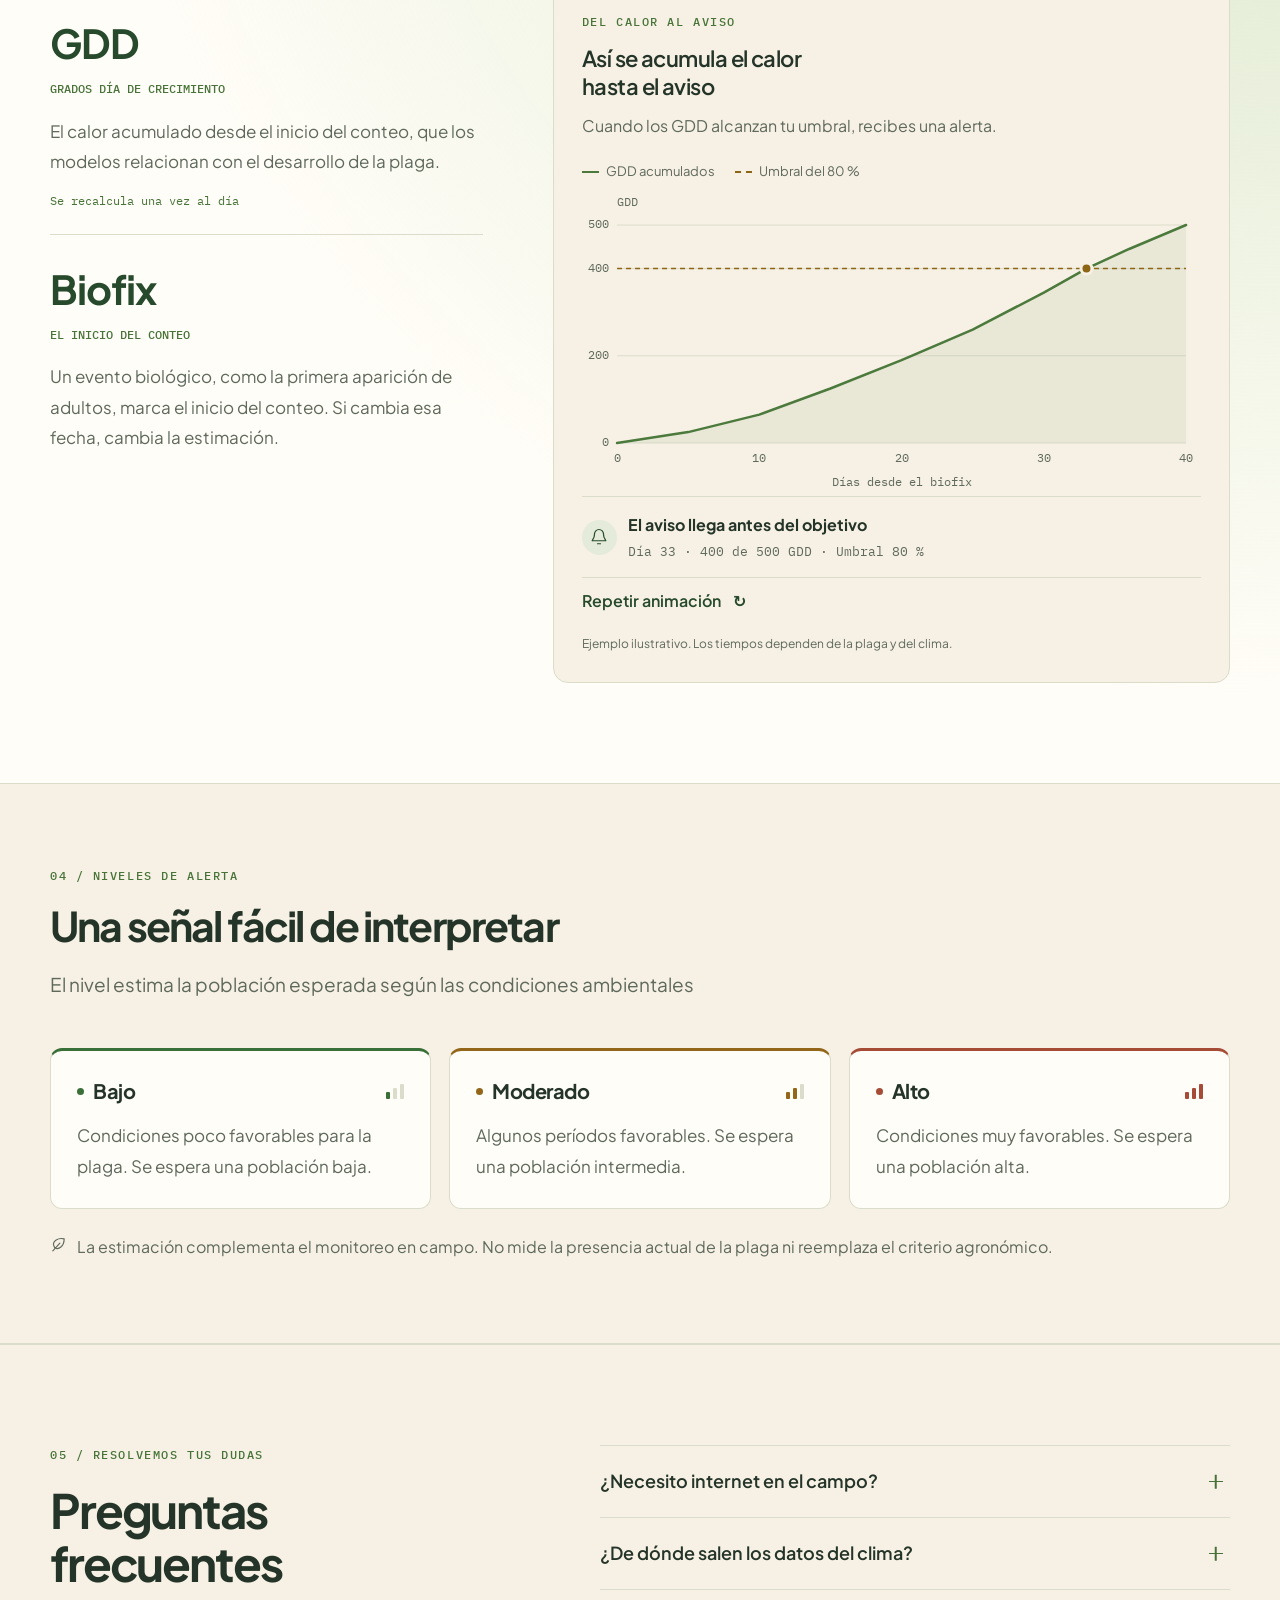
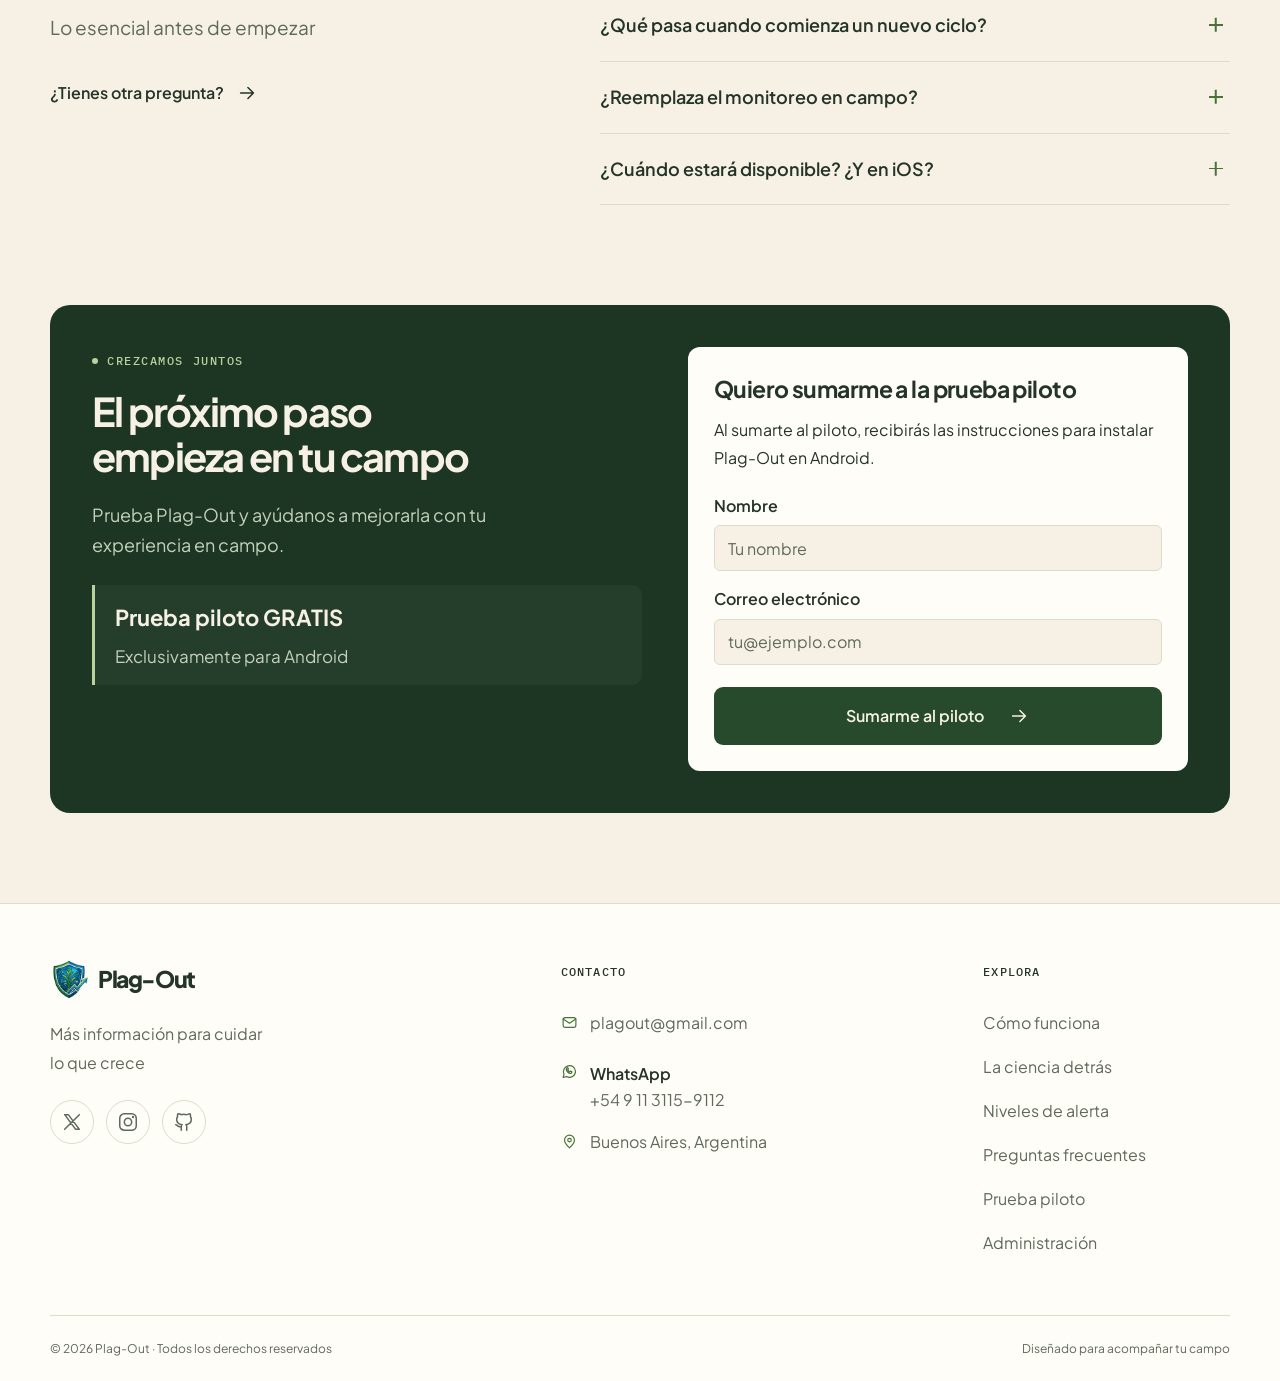
==== commit ab93d911: "feat: enlace al panel de administración en el pie de página Apunta al panel publicado en https://pla" ====
--- a/index.html
+++ b/index.html
@@ -213,7 +213,7 @@
   <footer class="footer"><div class="wrap"><div class="footer-grid">
     <div class="footer-brand"><a class="brand" href="#top"><img src="assets/logo.png" alt="" width="38" height="40"><span>Plag-Out</span></a><p>Más información para cuidar<br>lo que crece</p><div class="social-icons" aria-label="Redes sociales, enlaces próximamente"><span role="img" aria-label="X, próximamente" title="X · Próximamente"><svg class="icon" viewBox="0 0 24 24"><path d="M4 4h4l12 16h-4ZM20 4 4 20"/></svg></span><span role="img" aria-label="Instagram, próximamente" title="Instagram · Próximamente"><svg class="icon" viewBox="0 0 24 24"><rect x="3" y="3" width="18" height="18" rx="5"/><circle cx="12" cy="12" r="4"/><circle cx="17.5" cy="6.5" r=".5"/></svg></span><span role="img" aria-label="GitHub, próximamente" title="GitHub · Próximamente"><svg class="icon" viewBox="0 0 24 24"><path d="M9 21v-4c-4 1-4-2-6-2m12 6v-4c0-1-.3-2-1-2 4-.5 6-2 6-6 0-1-.4-2-1-3 .2-1 .2-2-.3-3-2 0-3 1-4 1a12 12 0 0 0-6 0C8 3 7 3 5.3 3c-.5 1-.5 2-.3 3-.6 1-1 2-1 3 0 4 2 5.5 6 6-.7 0-1 1-1 2"/></svg></span></div></div>
     <div><h2 class="footer-title">Contacto</h2><ul class="contact-list"><li><svg class="icon"><use href="#i-mail"/></svg><a href="mailto:plagout@gmail.com">plagout@gmail.com</a></li><li class="whatsapp-contact"><svg class="icon"><use href="#i-whatsapp"/></svg><a class="whatsapp-link" href="https://wa.me/5491131159112"><span class="contact-label">WhatsApp</span><span class="contact-number">+54 9 11 3115-9112</span></a></li><li><svg class="icon"><use href="#i-pin"/></svg><span>Buenos Aires, Argentina</span></li></ul></div>
-    <nav aria-label="Navegación del pie de página"><h2 class="footer-title">Explora</h2><a href="#como-funciona">Cómo funciona</a><a href="#ciencia">La ciencia detrás</a><a href="#alertas">Niveles de alerta</a><a href="#faq">Preguntas frecuentes</a><a href="#contacto">Prueba piloto</a></nav>
+    <nav aria-label="Navegación del pie de página"><h2 class="footer-title">Explora</h2><a href="#como-funciona">Cómo funciona</a><a href="#ciencia">La ciencia detrás</a><a href="#alertas">Niveles de alerta</a><a href="#faq">Preguntas frecuentes</a><a href="#contacto">Prueba piloto</a><!-- URL del panel admin: único lugar a cambiar al publicarlo. --><a href="https://plag-out-admin.vercel.app/login" rel="nofollow">Administración</a></nav>
   </div><div class="footer-bottom"><span>© 2026 Plag-Out · Todos los derechos reservados</span><span>Diseñado para acompañar tu campo</span></div></div></footer>
   <dialog class="video-dialog" id="video-dialog" aria-label="Demo de Plag-Out ampliada"><button class="video-dialog-close" type="button" aria-label="Cerrar video ampliado">Cerrar <span aria-hidden="true">×</span></button><div class="expanded-video-stage"></div></dialog>
   <a class="back-top" id="back-top" href="#top" aria-label="Volver al inicio" hidden><svg class="icon"><use href="#i-up"/></svg></a>
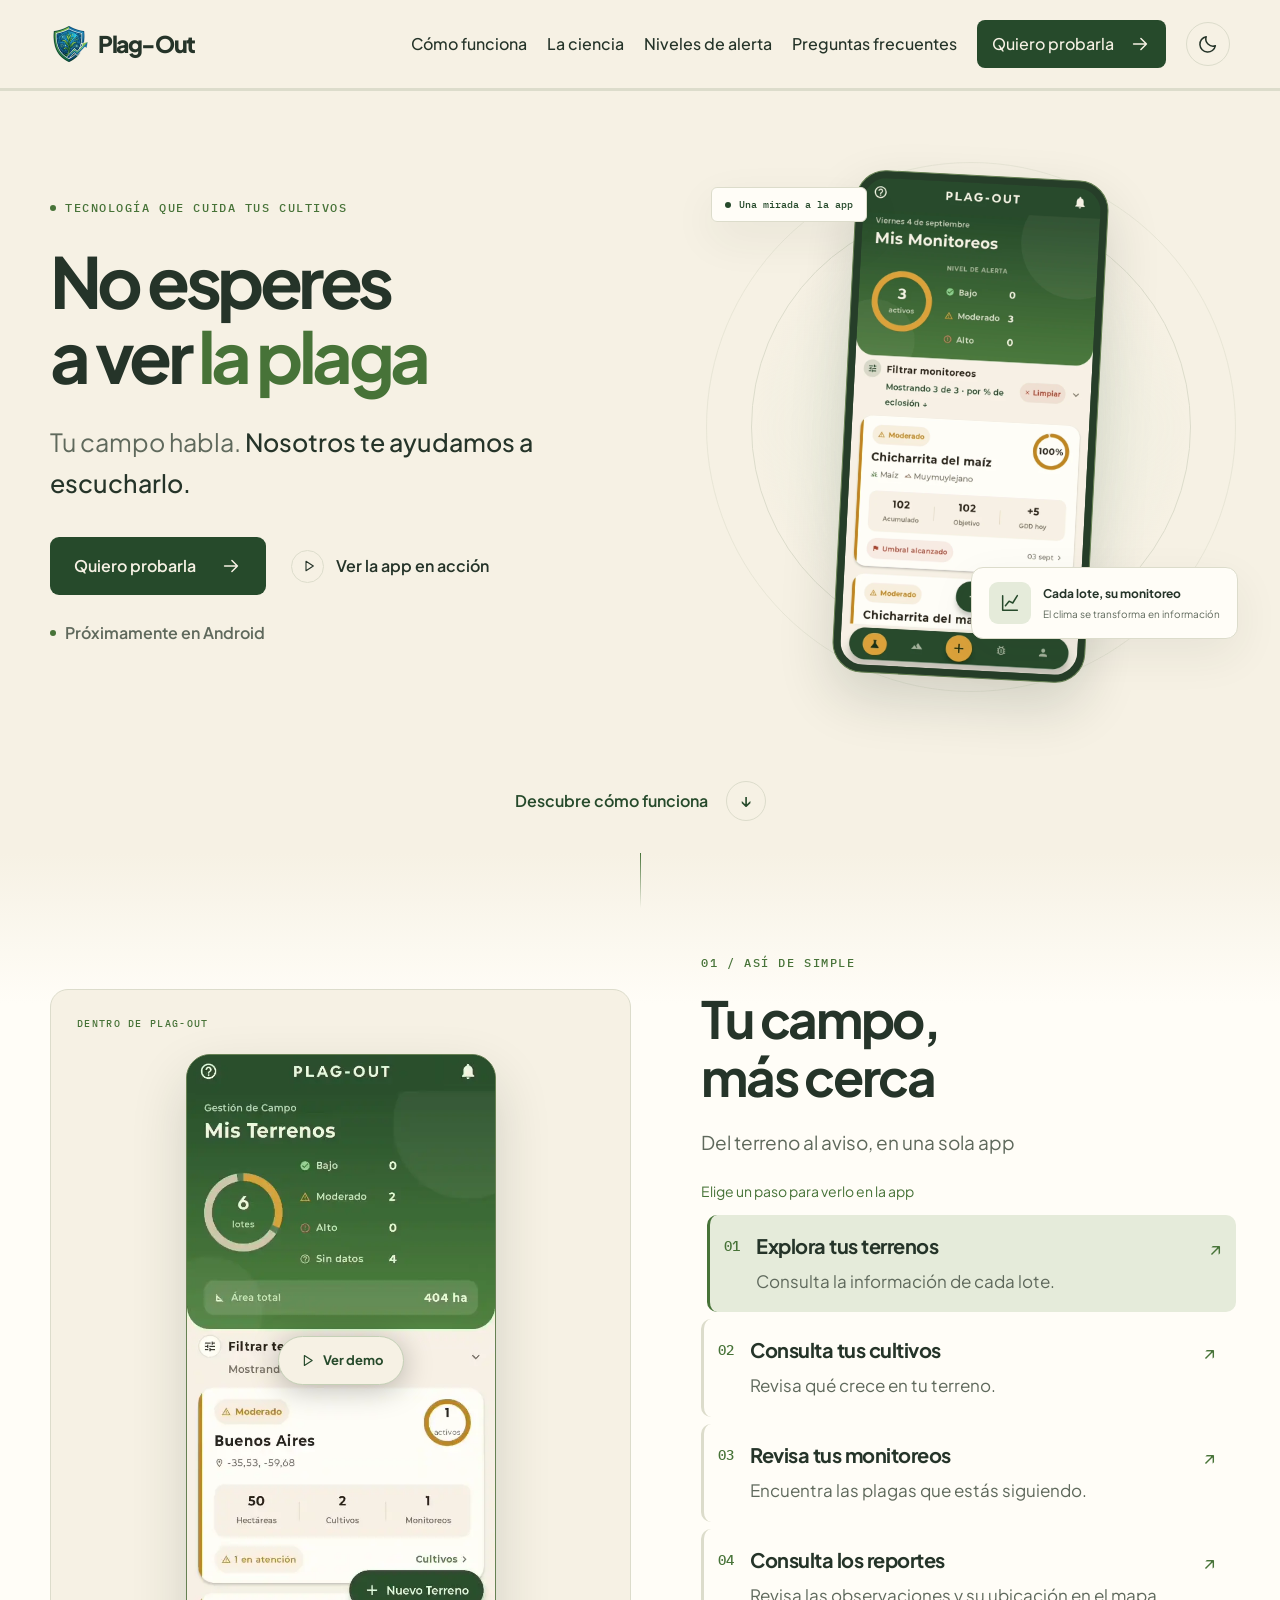
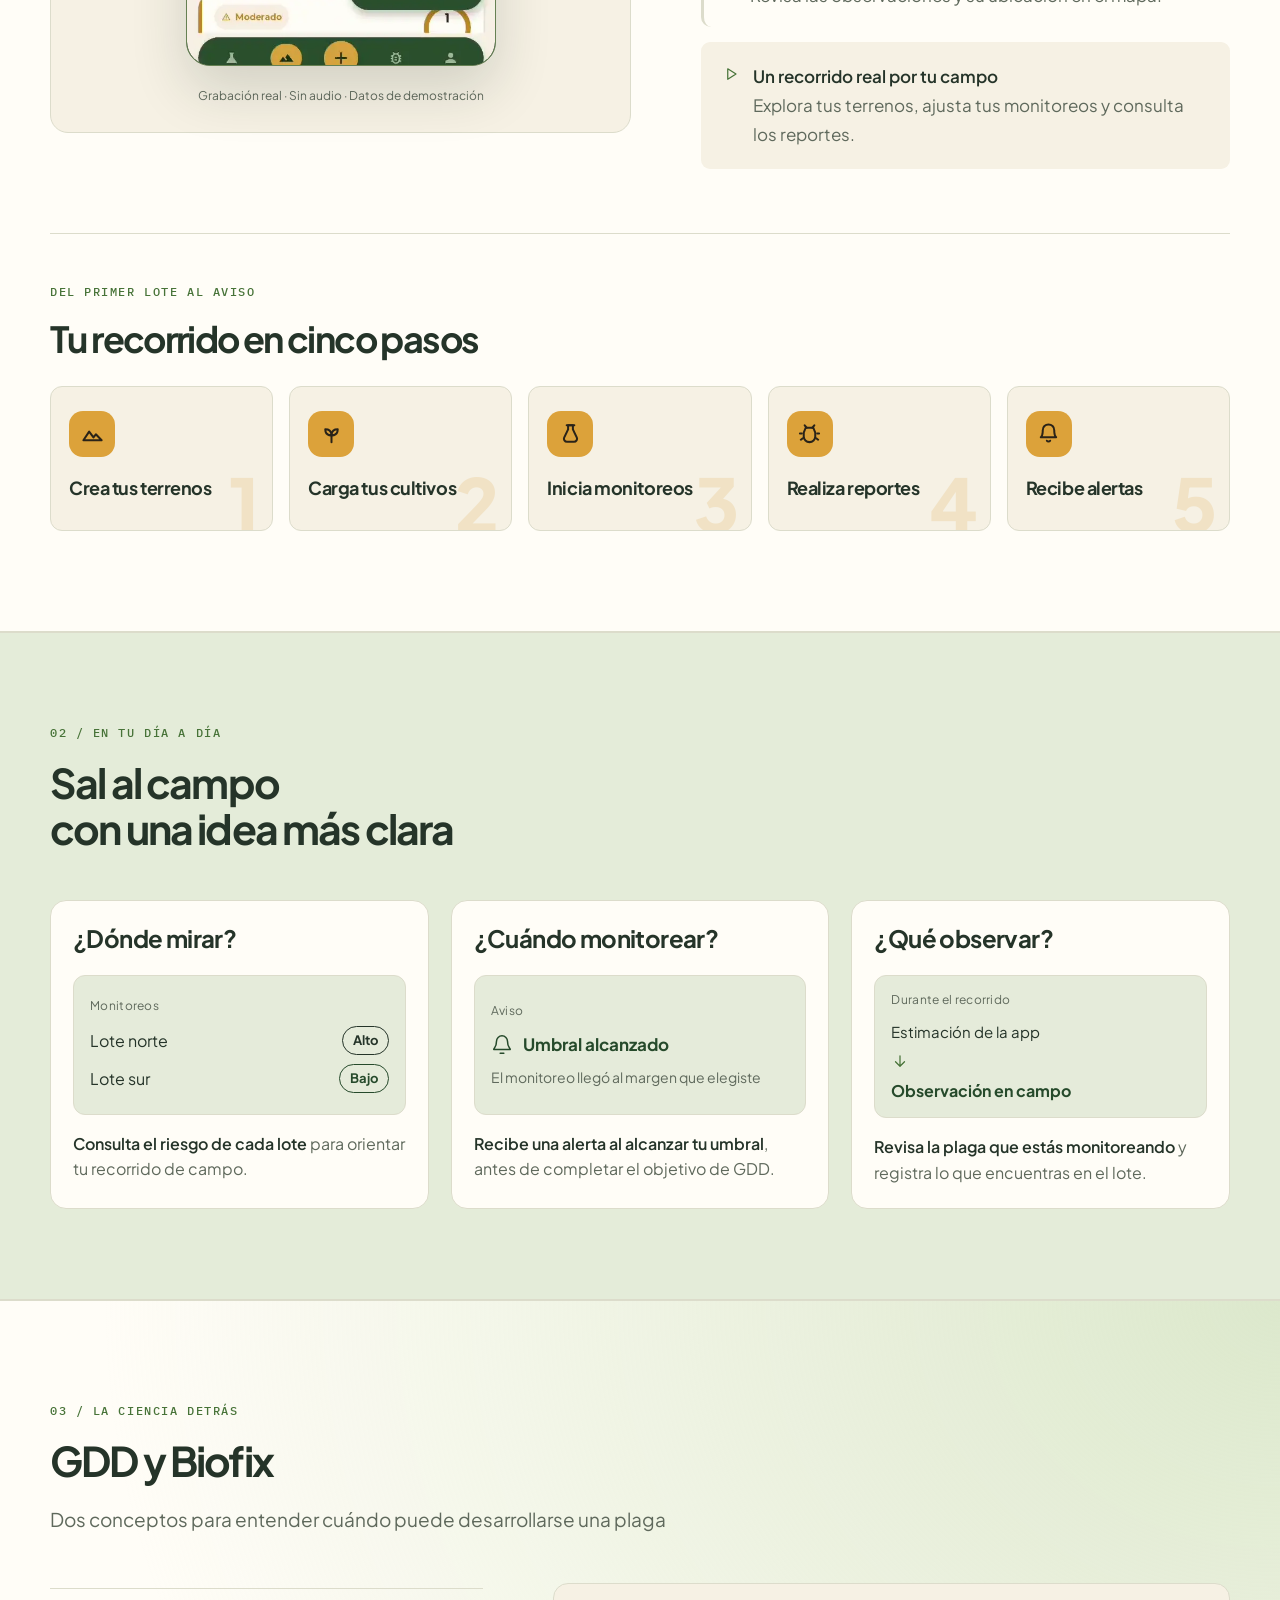
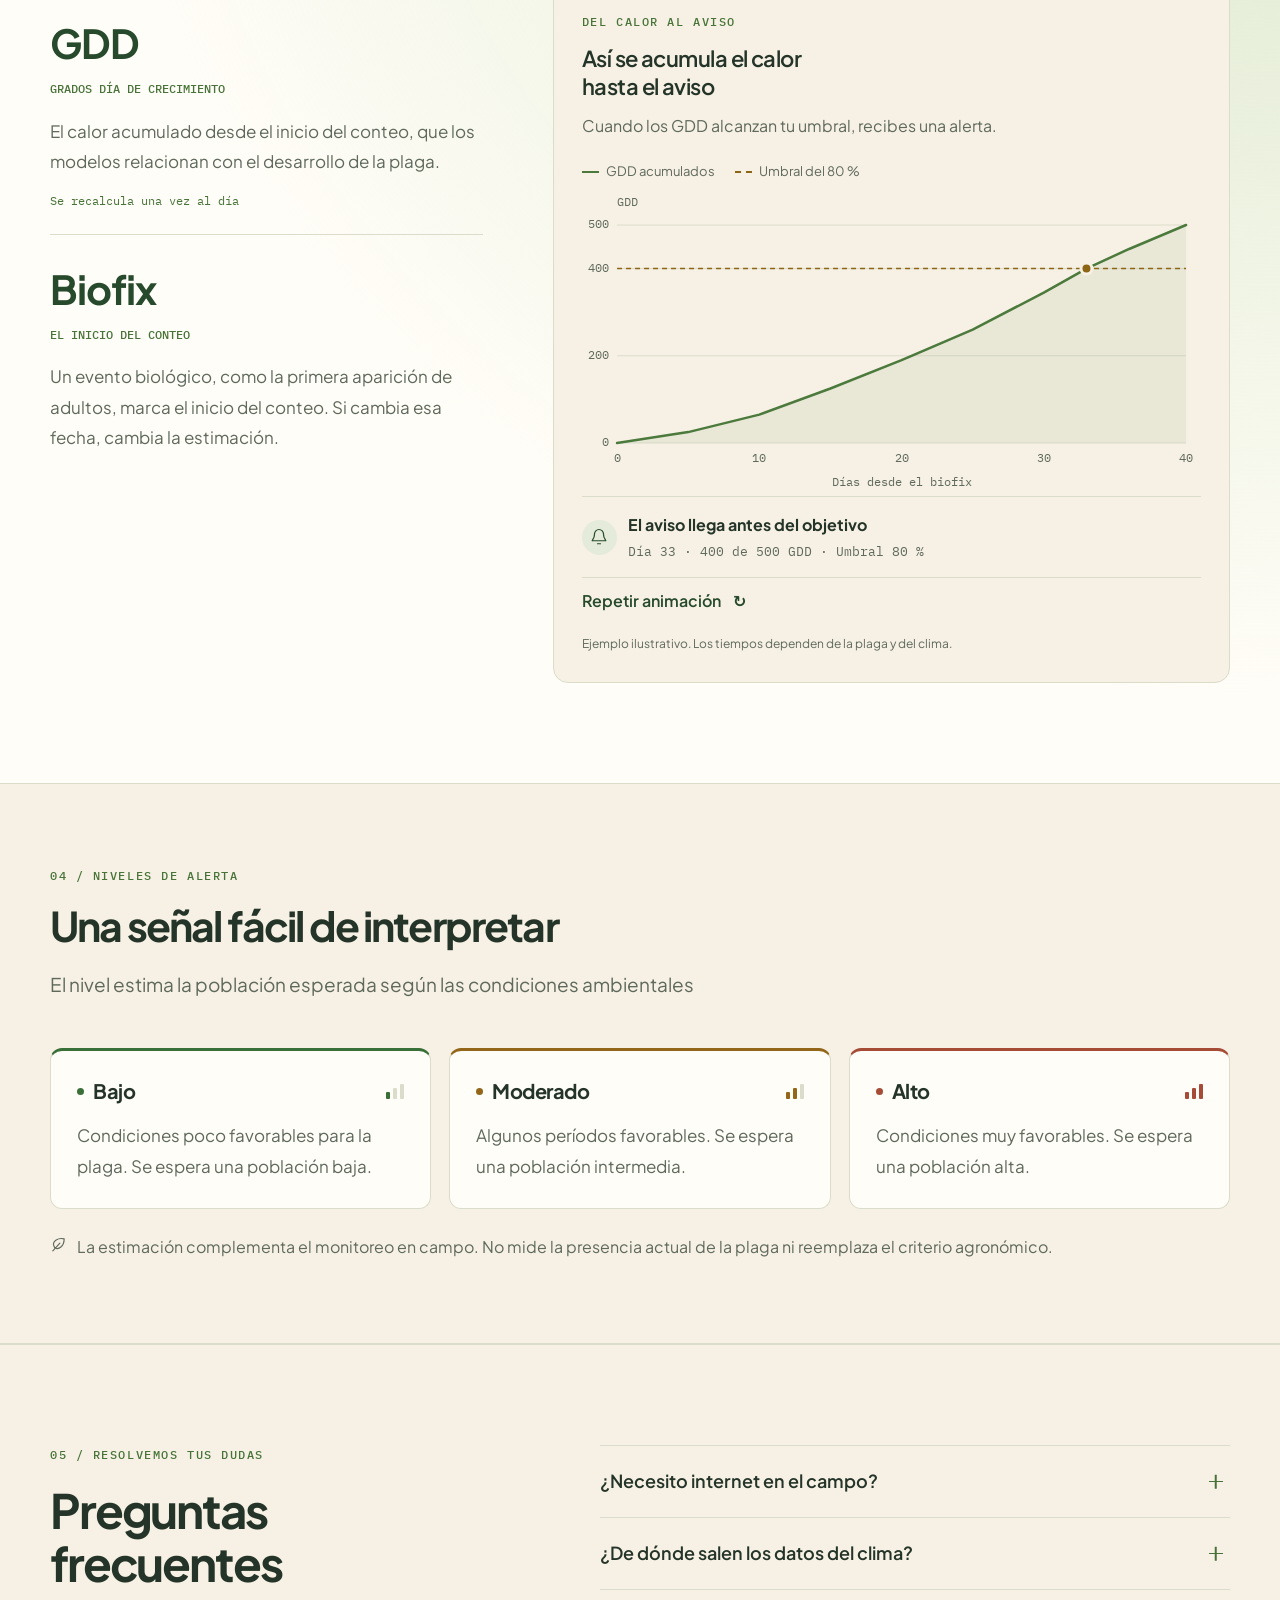
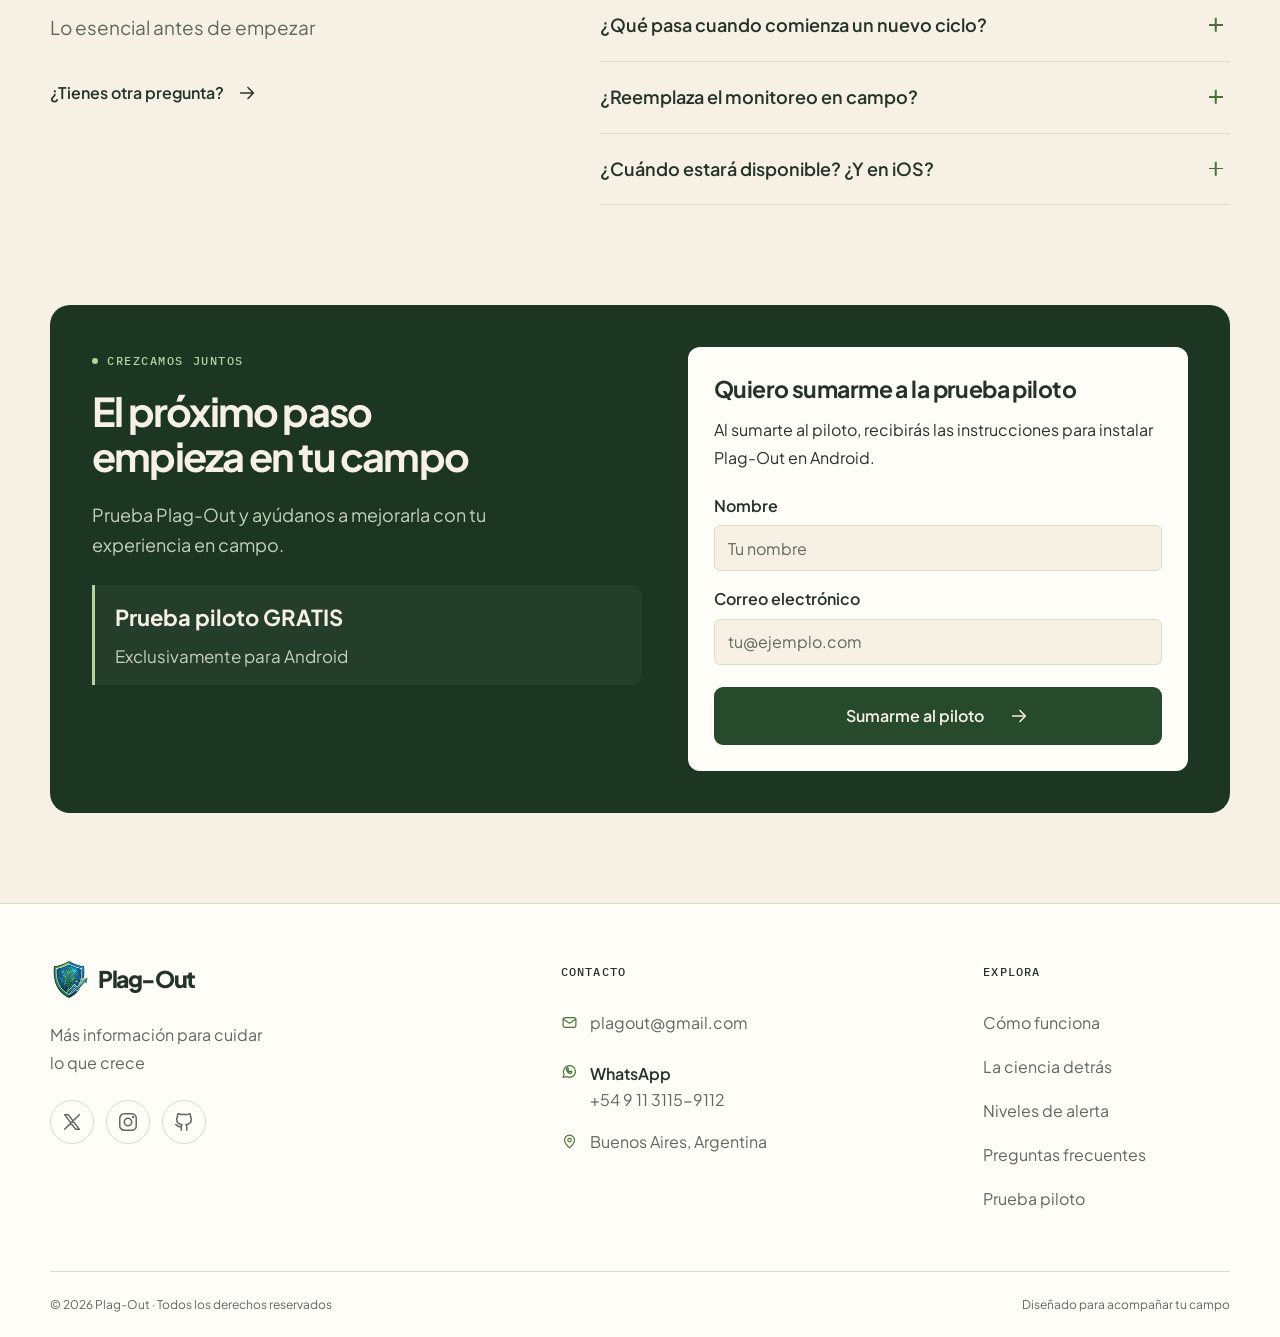
==== commit 3db196ce: "perf: logo liviano en el encabezado, el pie y el favicon El logo se servía como un PNG de 435×460 (2" ====
--- a/index.html
+++ b/index.html
@@ -36,7 +36,7 @@
 
   <header class="header" id="header">
     <div class="wrap header-inner">
-      <a class="brand" href="#top" aria-label="Plag-Out, inicio"><img src="assets/logo.png" alt="" width="38" height="40"><span>Plag-Out</span></a>
+      <a class="brand" href="#top" aria-label="Plag-Out, inicio"><img src="assets/logo.webp" alt="" width="38" height="40"><span>Plag-Out</span></a>
       <nav class="nav-links" id="section-nav" aria-label="Secciones">
         <a href="#como-funciona">Cómo funciona</a>
         <a href="#ciencia">La ciencia</a>
@@ -211,9 +211,9 @@
   </main>
 
   <footer class="footer"><div class="wrap"><div class="footer-grid">
-    <div class="footer-brand"><a class="brand" href="#top"><img src="assets/logo.png" alt="" width="38" height="40"><span>Plag-Out</span></a><p>Más información para cuidar<br>lo que crece</p><div class="social-icons" aria-label="Redes sociales, enlaces próximamente"><span role="img" aria-label="X, próximamente" title="X · Próximamente"><svg class="icon" viewBox="0 0 24 24"><path d="M4 4h4l12 16h-4ZM20 4 4 20"/></svg></span><span role="img" aria-label="Instagram, próximamente" title="Instagram · Próximamente"><svg class="icon" viewBox="0 0 24 24"><rect x="3" y="3" width="18" height="18" rx="5"/><circle cx="12" cy="12" r="4"/><circle cx="17.5" cy="6.5" r=".5"/></svg></span><span role="img" aria-label="GitHub, próximamente" title="GitHub · Próximamente"><svg class="icon" viewBox="0 0 24 24"><path d="M9 21v-4c-4 1-4-2-6-2m12 6v-4c0-1-.3-2-1-2 4-.5 6-2 6-6 0-1-.4-2-1-3 .2-1 .2-2-.3-3-2 0-3 1-4 1a12 12 0 0 0-6 0C8 3 7 3 5.3 3c-.5 1-.5 2-.3 3-.6 1-1 2-1 3 0 4 2 5.5 6 6-.7 0-1 1-1 2"/></svg></span></div></div>
+    <div class="footer-brand"><a class="brand" href="#top"><img src="assets/logo.webp" alt="" width="38" height="40"><span>Plag-Out</span></a><p>Más información para cuidar<br>lo que crece</p><div class="social-icons" aria-label="Redes sociales, enlaces próximamente"><span role="img" aria-label="X, próximamente" title="X · Próximamente"><svg class="icon" viewBox="0 0 24 24"><path d="M4 4h4l12 16h-4ZM20 4 4 20"/></svg></span><span role="img" aria-label="Instagram, próximamente" title="Instagram · Próximamente"><svg class="icon" viewBox="0 0 24 24"><rect x="3" y="3" width="18" height="18" rx="5"/><circle cx="12" cy="12" r="4"/><circle cx="17.5" cy="6.5" r=".5"/></svg></span><span role="img" aria-label="GitHub, próximamente" title="GitHub · Próximamente"><svg class="icon" viewBox="0 0 24 24"><path d="M9 21v-4c-4 1-4-2-6-2m12 6v-4c0-1-.3-2-1-2 4-.5 6-2 6-6 0-1-.4-2-1-3 .2-1 .2-2-.3-3-2 0-3 1-4 1a12 12 0 0 0-6 0C8 3 7 3 5.3 3c-.5 1-.5 2-.3 3-.6 1-1 2-1 3 0 4 2 5.5 6 6-.7 0-1 1-1 2"/></svg></span></div></div>
     <div><h2 class="footer-title">Contacto</h2><ul class="contact-list"><li><svg class="icon"><use href="#i-mail"/></svg><a href="mailto:plagout@gmail.com">plagout@gmail.com</a></li><li class="whatsapp-contact"><svg class="icon"><use href="#i-whatsapp"/></svg><a class="whatsapp-link" href="https://wa.me/5491131159112"><span class="contact-label">WhatsApp</span><span class="contact-number">+54 9 11 3115-9112</span></a></li><li><svg class="icon"><use href="#i-pin"/></svg><span>Buenos Aires, Argentina</span></li></ul></div>
-    <nav aria-label="Navegación del pie de página"><h2 class="footer-title">Explora</h2><a href="#como-funciona">Cómo funciona</a><a href="#ciencia">La ciencia detrás</a><a href="#alertas">Niveles de alerta</a><a href="#faq">Preguntas frecuentes</a><a href="#contacto">Prueba piloto</a><!-- URL del panel admin: único lugar a cambiar al publicarlo. --><a href="https://plag-out-admin.vercel.app/login" rel="nofollow">Administración</a></nav>
+    <nav aria-label="Navegación del pie de página"><h2 class="footer-title">Explora</h2><a href="#como-funciona">Cómo funciona</a><a href="#ciencia">La ciencia detrás</a><a href="#alertas">Niveles de alerta</a><a href="#faq">Preguntas frecuentes</a><a href="#contacto">Prueba piloto</a></nav>
   </div><div class="footer-bottom"><span>© 2026 Plag-Out · Todos los derechos reservados</span><span>Diseñado para acompañar tu campo</span></div></div></footer>
   <dialog class="video-dialog" id="video-dialog" aria-label="Demo de Plag-Out ampliada"><button class="video-dialog-close" type="button" aria-label="Cerrar video ampliado">Cerrar <span aria-hidden="true">×</span></button><div class="expanded-video-stage"></div></dialog>
   <a class="back-top" id="back-top" href="#top" aria-label="Volver al inicio" hidden><svg class="icon"><use href="#i-up"/></svg></a>
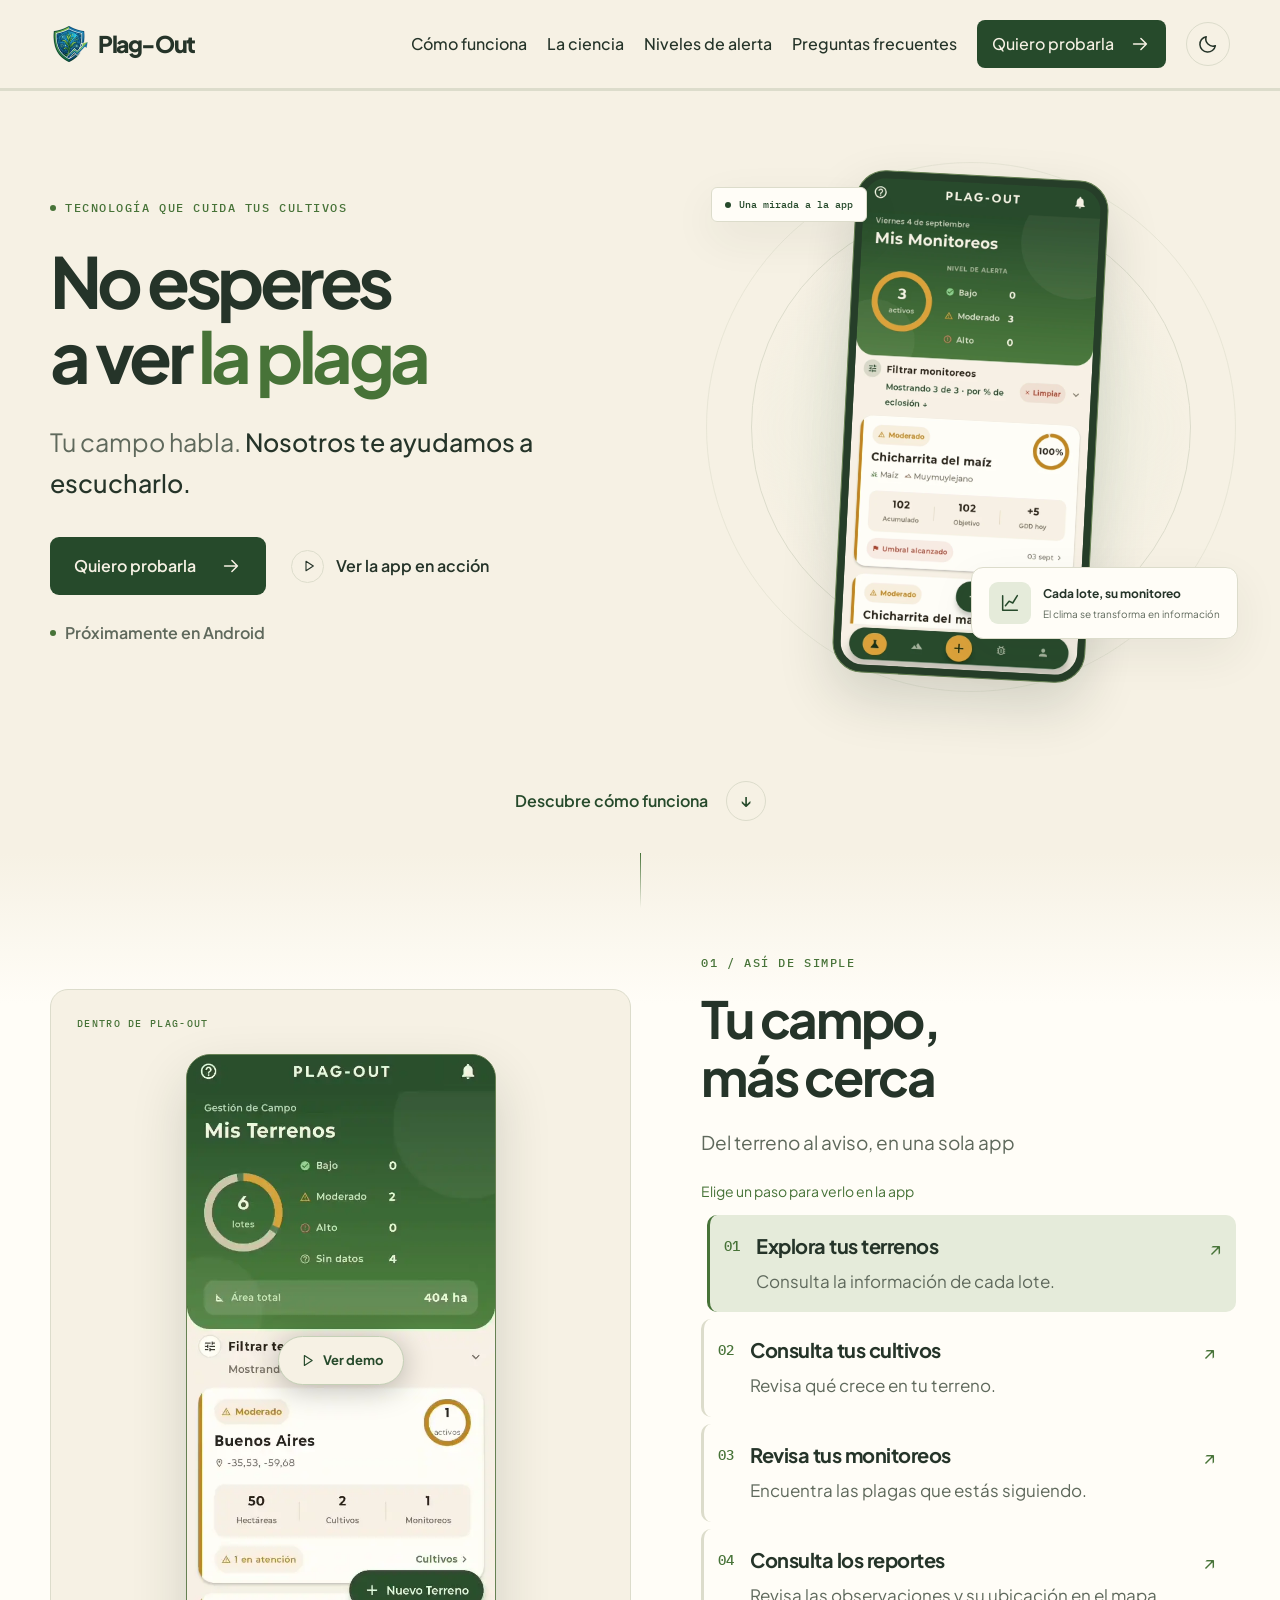
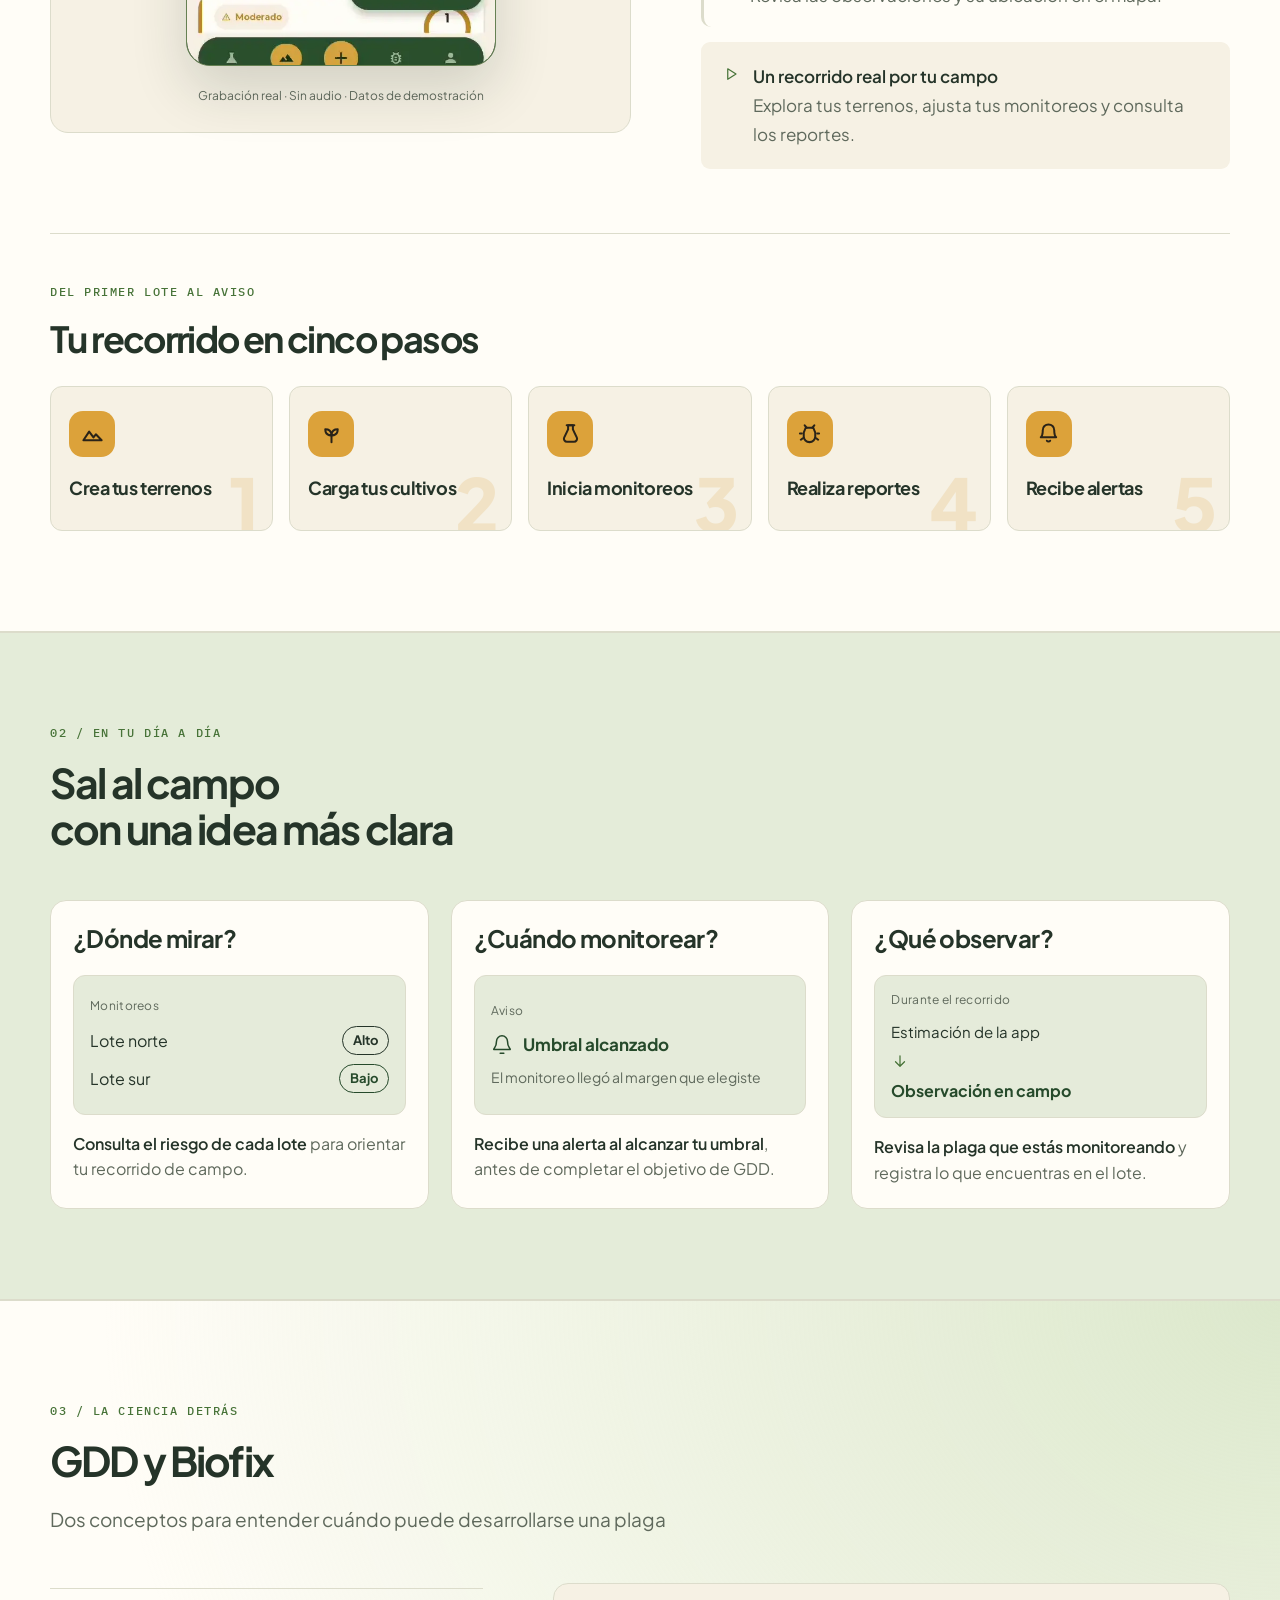
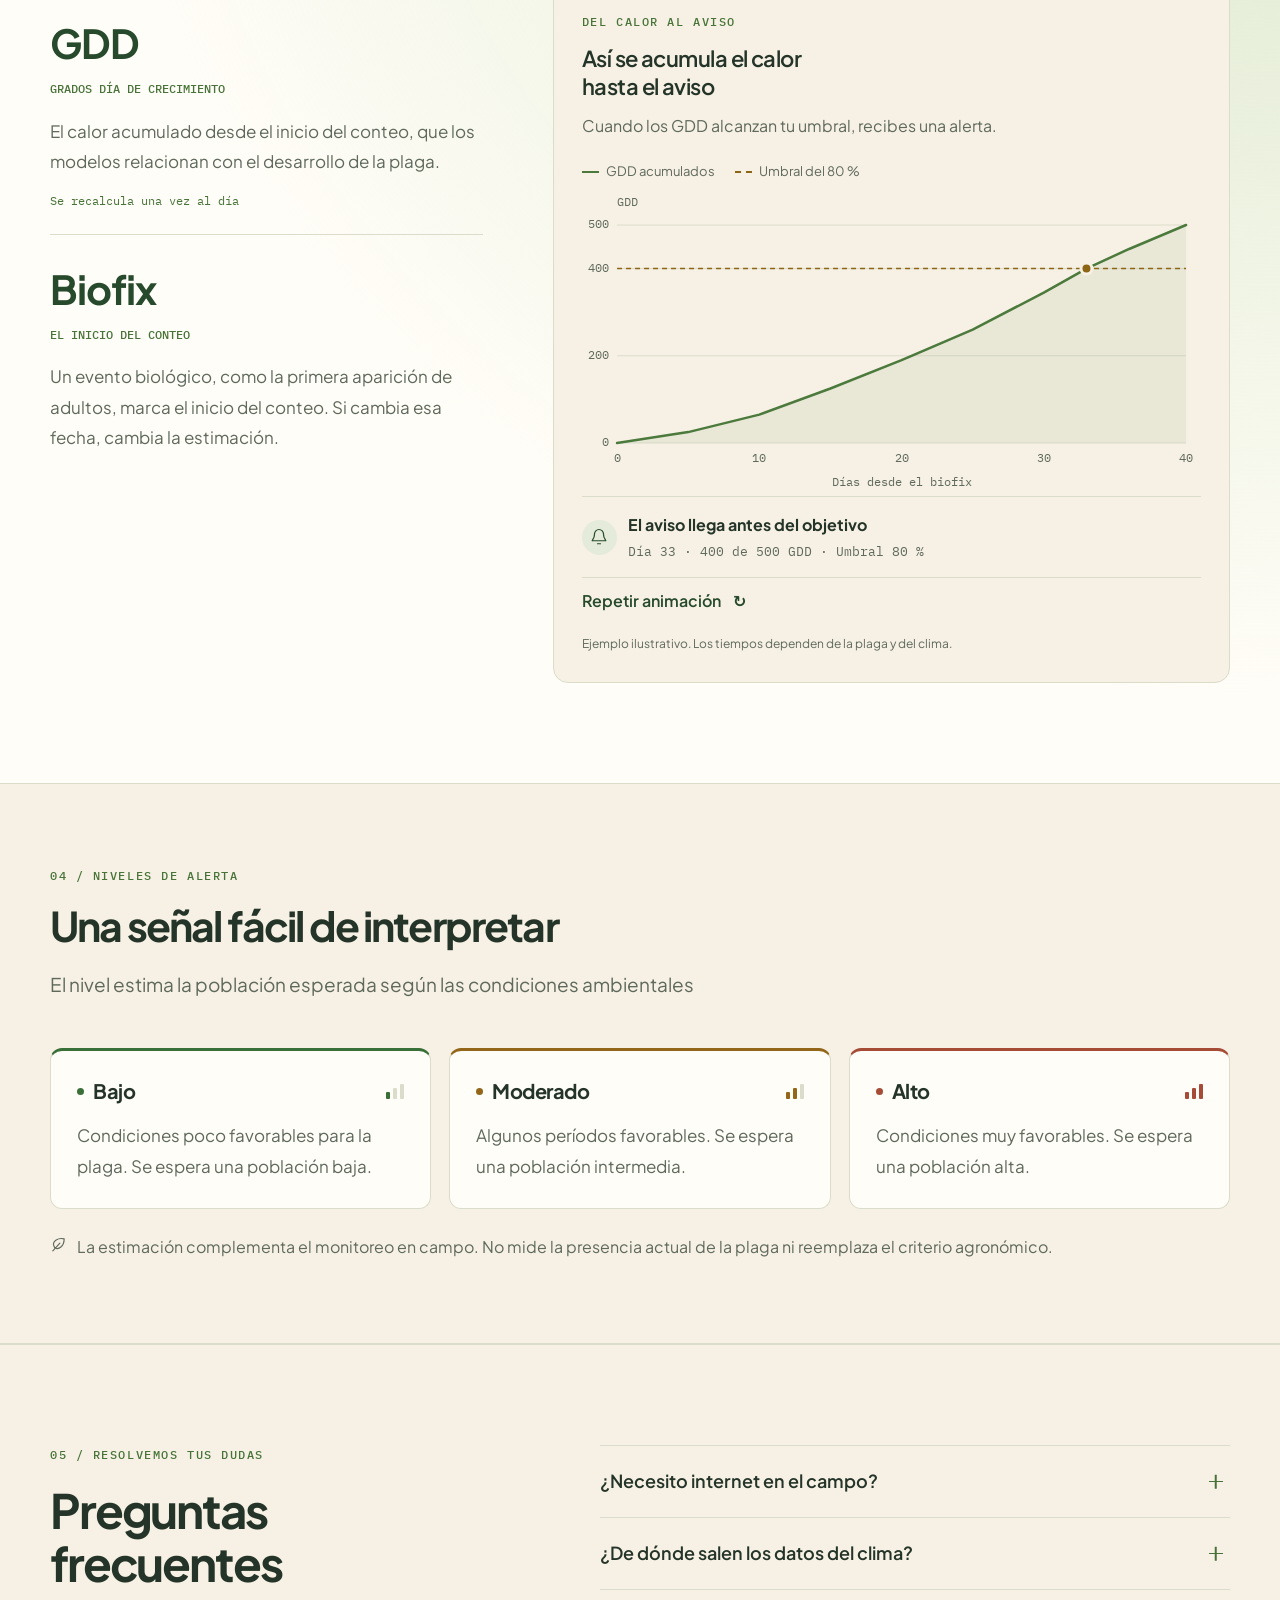
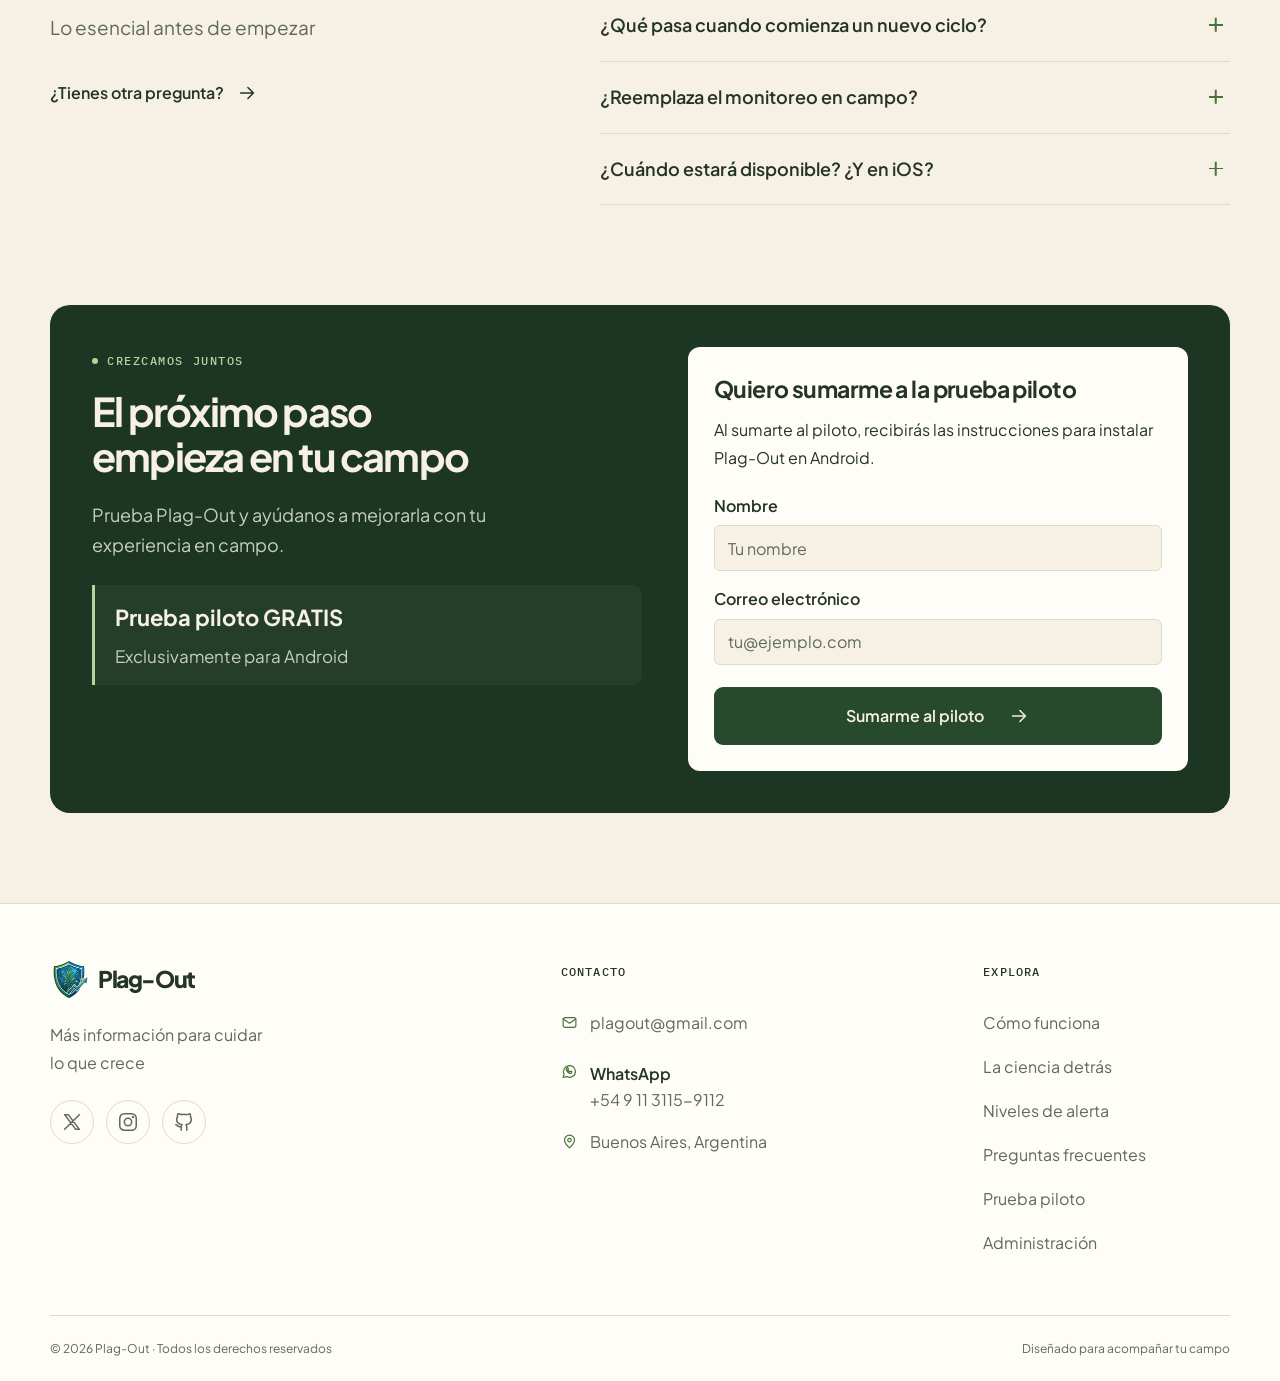
==== commit 5232c58c: "Merge pull request #2 from rami-nava/feat/enlace-administracion Enlace “Administración” al panel web" ====
--- a/index.html
+++ b/index.html
@@ -213,7 +213,7 @@
   <footer class="footer"><div class="wrap"><div class="footer-grid">
     <div class="footer-brand"><a class="brand" href="#top"><img src="assets/logo.webp" alt="" width="38" height="40"><span>Plag-Out</span></a><p>Más información para cuidar<br>lo que crece</p><div class="social-icons" aria-label="Redes sociales, enlaces próximamente"><span role="img" aria-label="X, próximamente" title="X · Próximamente"><svg class="icon" viewBox="0 0 24 24"><path d="M4 4h4l12 16h-4ZM20 4 4 20"/></svg></span><span role="img" aria-label="Instagram, próximamente" title="Instagram · Próximamente"><svg class="icon" viewBox="0 0 24 24"><rect x="3" y="3" width="18" height="18" rx="5"/><circle cx="12" cy="12" r="4"/><circle cx="17.5" cy="6.5" r=".5"/></svg></span><span role="img" aria-label="GitHub, próximamente" title="GitHub · Próximamente"><svg class="icon" viewBox="0 0 24 24"><path d="M9 21v-4c-4 1-4-2-6-2m12 6v-4c0-1-.3-2-1-2 4-.5 6-2 6-6 0-1-.4-2-1-3 .2-1 .2-2-.3-3-2 0-3 1-4 1a12 12 0 0 0-6 0C8 3 7 3 5.3 3c-.5 1-.5 2-.3 3-.6 1-1 2-1 3 0 4 2 5.5 6 6-.7 0-1 1-1 2"/></svg></span></div></div>
     <div><h2 class="footer-title">Contacto</h2><ul class="contact-list"><li><svg class="icon"><use href="#i-mail"/></svg><a href="mailto:plagout@gmail.com">plagout@gmail.com</a></li><li class="whatsapp-contact"><svg class="icon"><use href="#i-whatsapp"/></svg><a class="whatsapp-link" href="https://wa.me/5491131159112"><span class="contact-label">WhatsApp</span><span class="contact-number">+54 9 11 3115-9112</span></a></li><li><svg class="icon"><use href="#i-pin"/></svg><span>Buenos Aires, Argentina</span></li></ul></div>
-    <nav aria-label="Navegación del pie de página"><h2 class="footer-title">Explora</h2><a href="#como-funciona">Cómo funciona</a><a href="#ciencia">La ciencia detrás</a><a href="#alertas">Niveles de alerta</a><a href="#faq">Preguntas frecuentes</a><a href="#contacto">Prueba piloto</a></nav>
+    <nav aria-label="Navegación del pie de página"><h2 class="footer-title">Explora</h2><a href="#como-funciona">Cómo funciona</a><a href="#ciencia">La ciencia detrás</a><a href="#alertas">Niveles de alerta</a><a href="#faq">Preguntas frecuentes</a><a href="#contacto">Prueba piloto</a><!-- URL del panel admin: único lugar a cambiar al publicarlo. --><a href="https://plag-out-admin.vercel.app/login" rel="nofollow">Administración</a></nav>
   </div><div class="footer-bottom"><span>© 2026 Plag-Out · Todos los derechos reservados</span><span>Diseñado para acompañar tu campo</span></div></div></footer>
   <dialog class="video-dialog" id="video-dialog" aria-label="Demo de Plag-Out ampliada"><button class="video-dialog-close" type="button" aria-label="Cerrar video ampliado">Cerrar <span aria-hidden="true">×</span></button><div class="expanded-video-stage"></div></dialog>
   <a class="back-top" id="back-top" href="#top" aria-label="Volver al inicio" hidden><svg class="icon"><use href="#i-up"/></svg></a>
